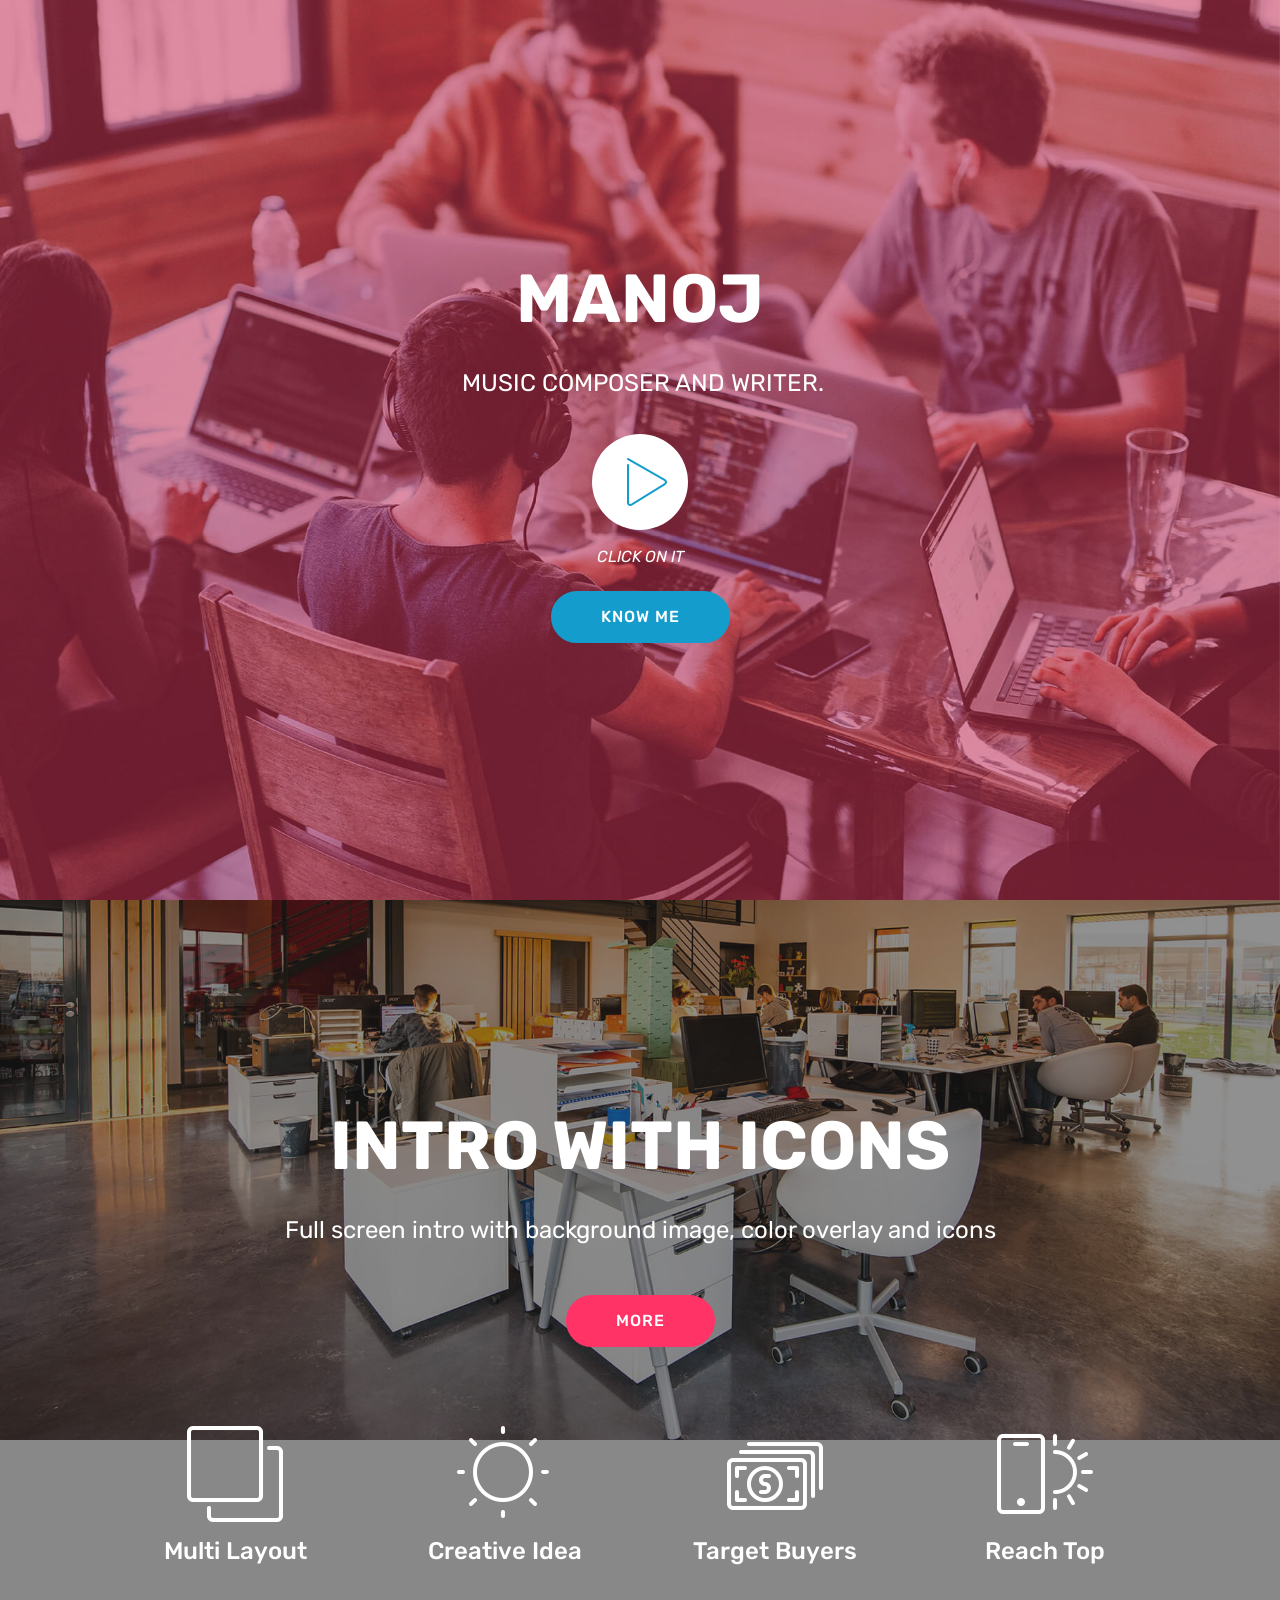
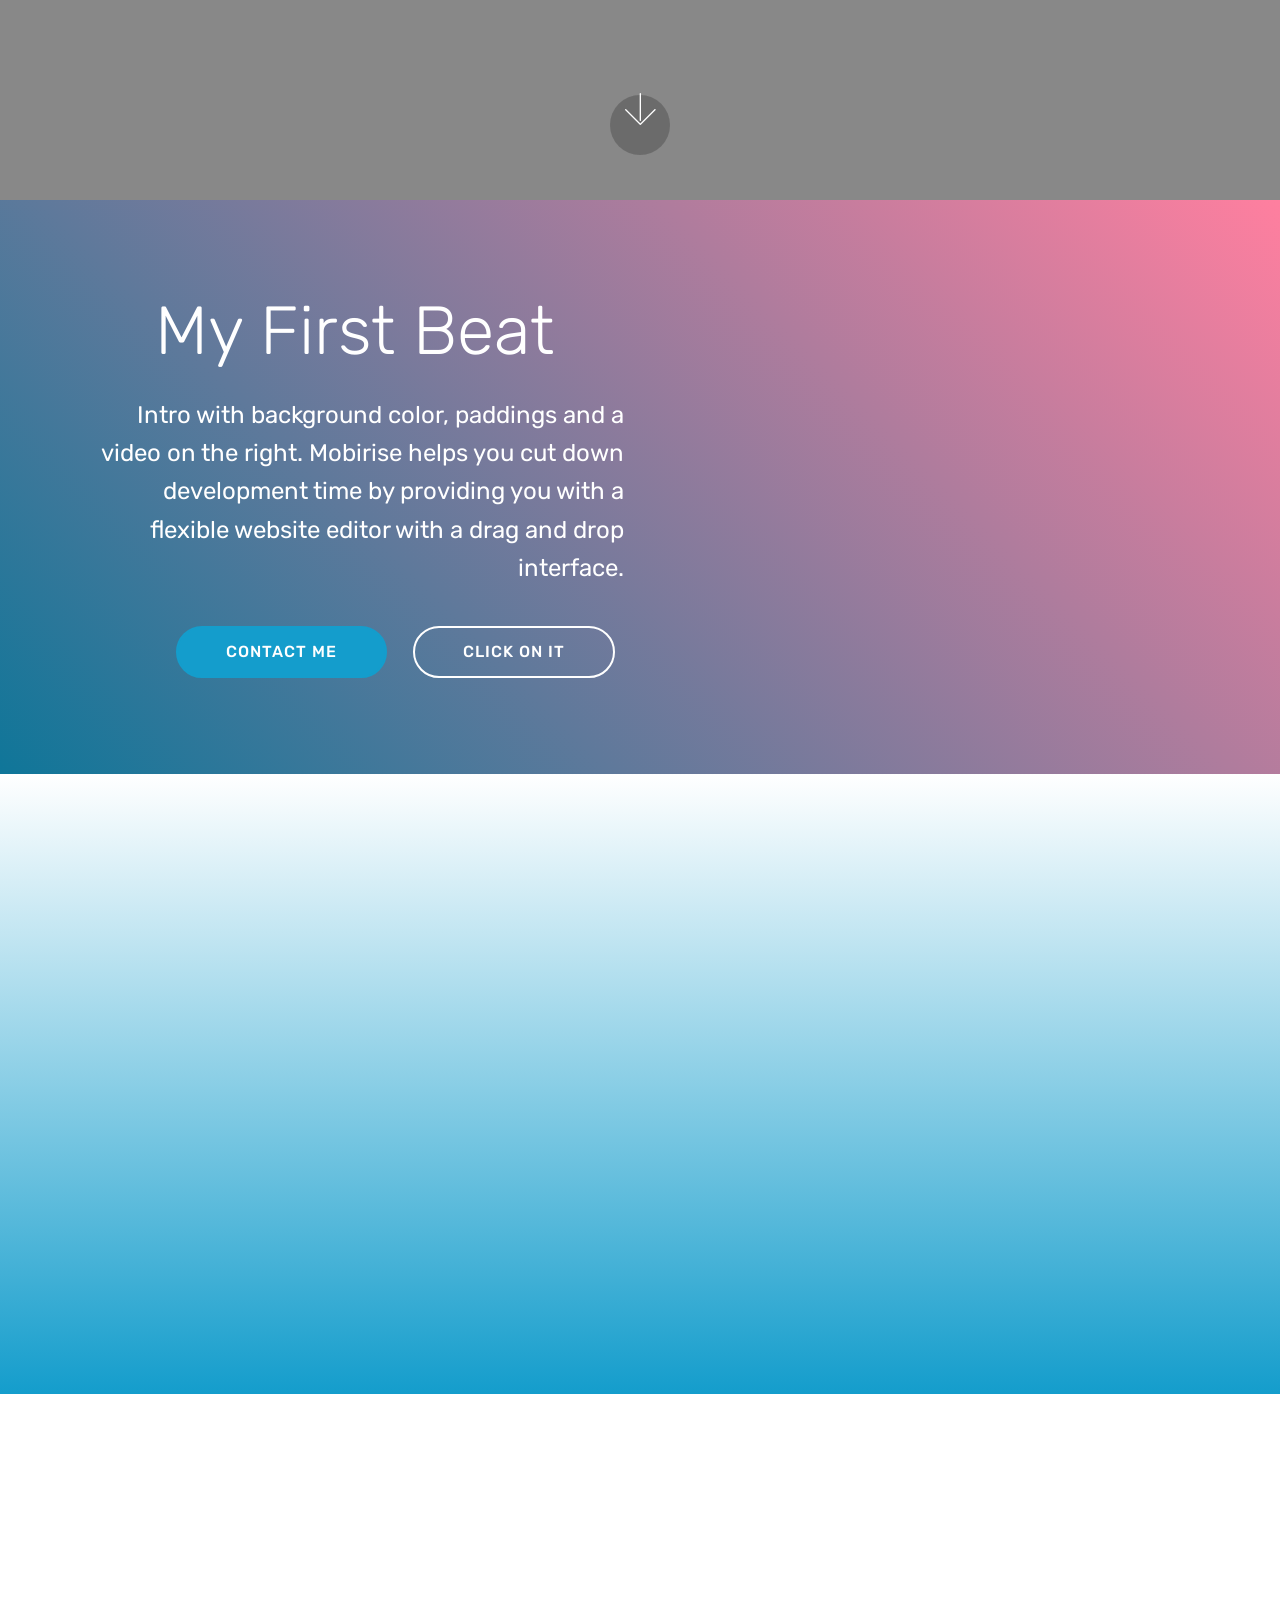
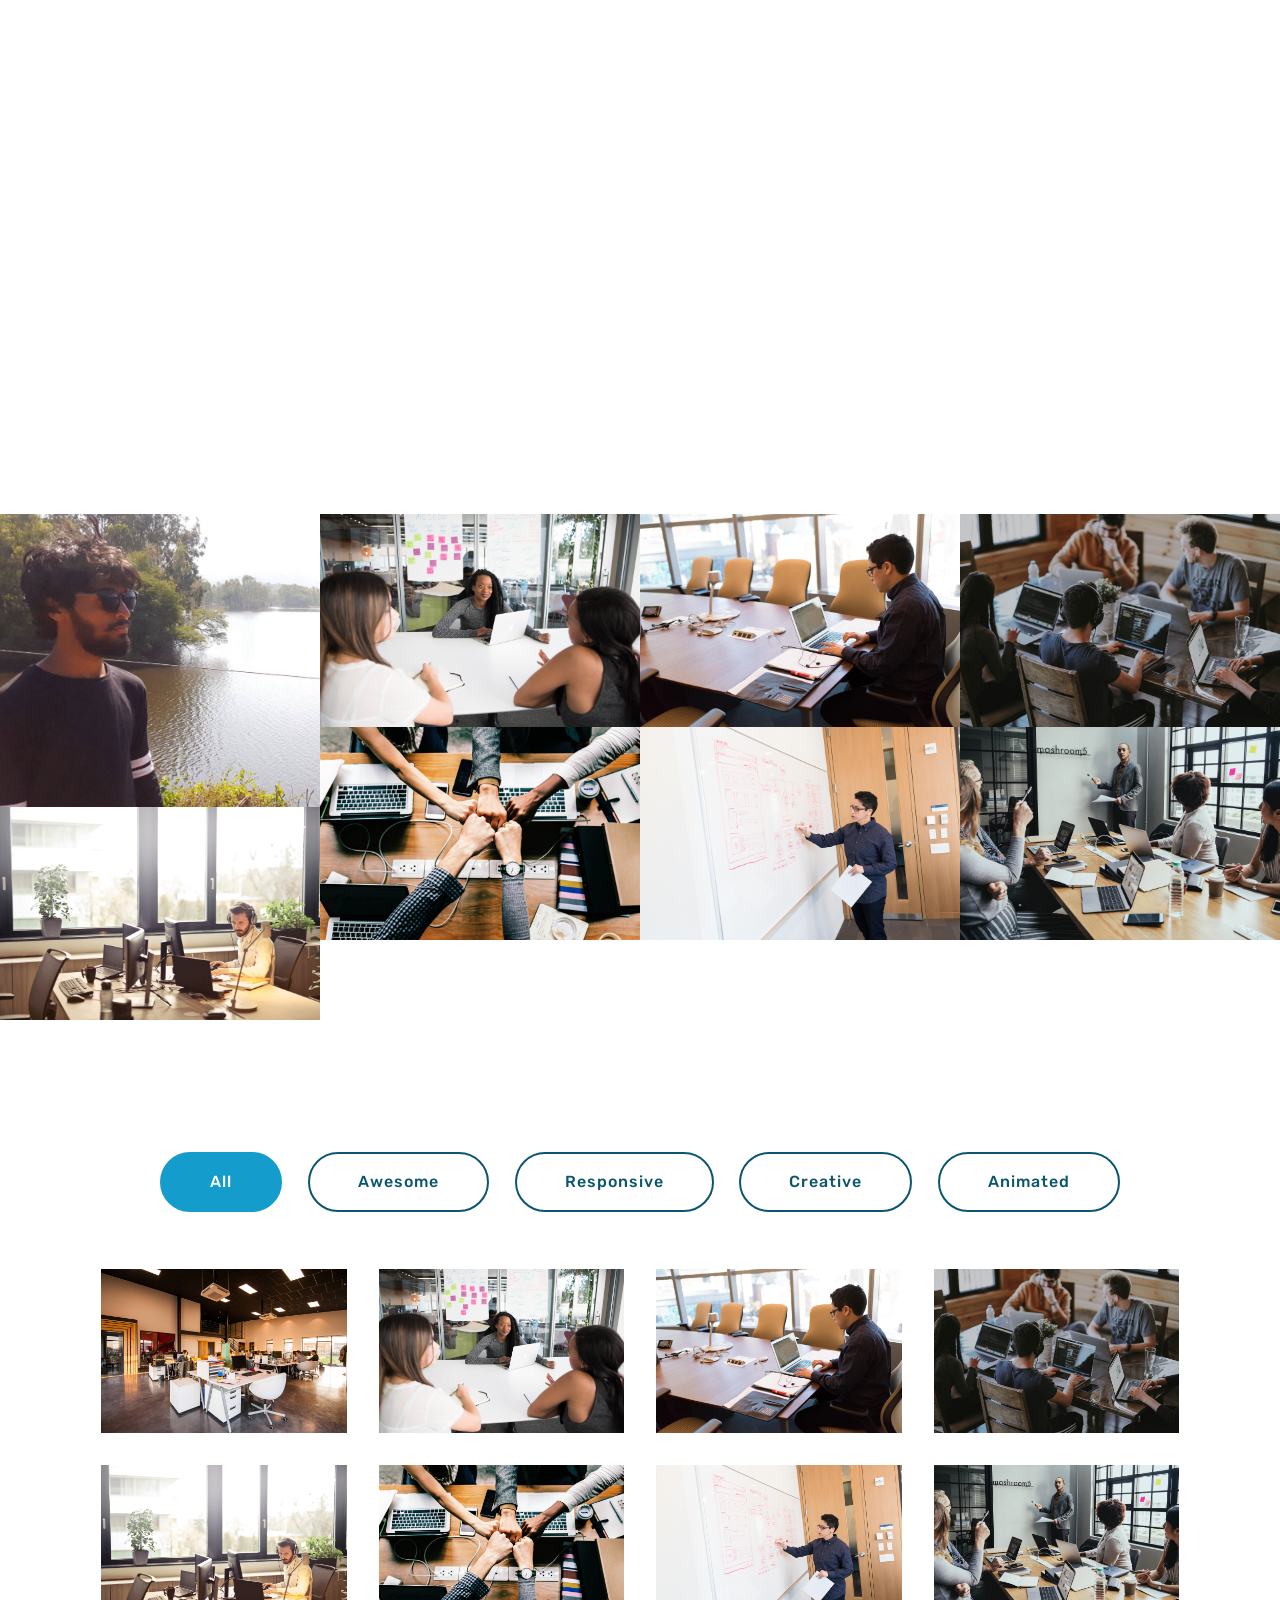
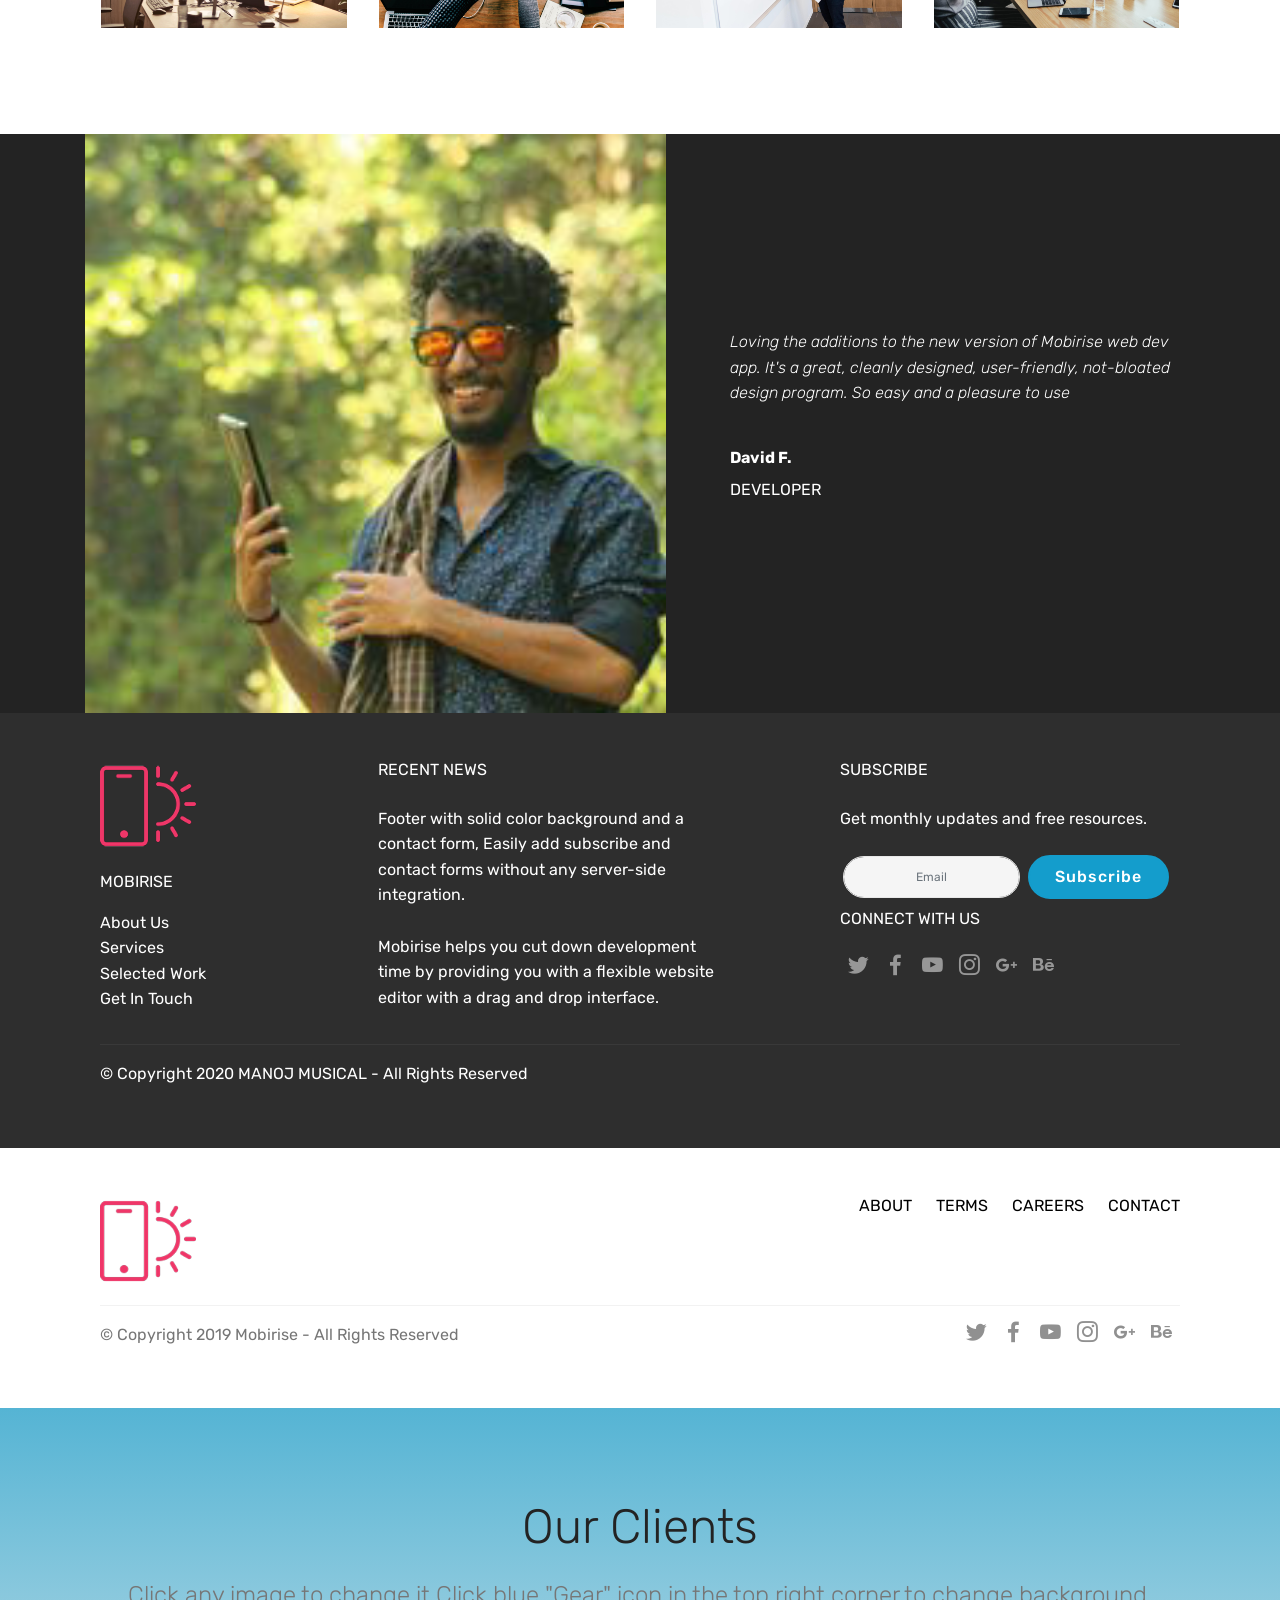
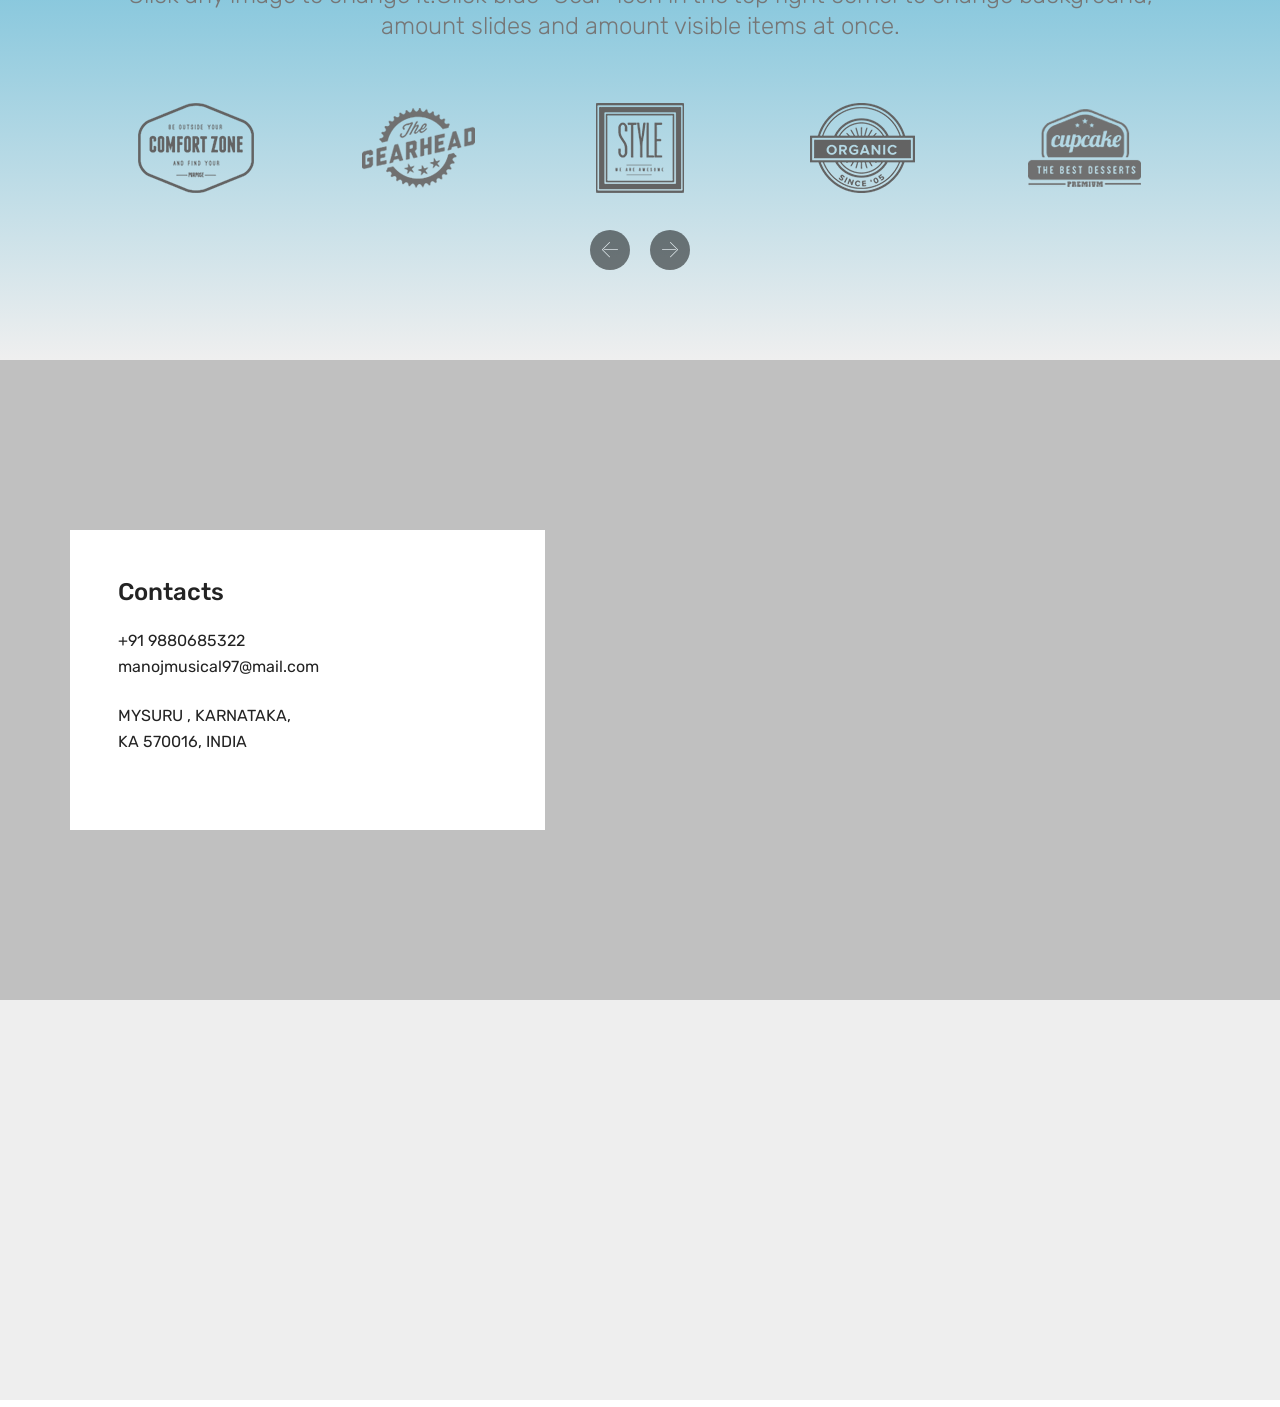
==== index.html @ 38edc0a3 "create github pages" ====
<!DOCTYPE html>
<html  >
<head>
  <!-- Site made with Mobirise Website Builder v4.12.3, https://mobirise.com -->
  <meta charset="UTF-8">
  <meta http-equiv="X-UA-Compatible" content="IE=edge">
  <meta name="generator" content="Mobirise v4.12.3, mobirise.com">
  <meta name="viewport" content="width=device-width, initial-scale=1, minimum-scale=1">
  <link rel="shortcut icon" href="assets/images/logo4.png" type="image/x-icon">
  <meta name="description" content="">
  
  
  <title>Home</title>
  <link rel="stylesheet" href="assets/web/assets/mobirise-icons/mobirise-icons.css">
  <link rel="stylesheet" href="assets/bootstrap/css/bootstrap.min.css">
  <link rel="stylesheet" href="assets/bootstrap/css/bootstrap-grid.min.css">
  <link rel="stylesheet" href="assets/bootstrap/css/bootstrap-reboot.min.css">
  <link rel="stylesheet" href="assets/socicon/css/styles.css">
  <link rel="stylesheet" href="assets/tether/tether.min.css">
  <link rel="stylesheet" href="assets/theme/css/style.css">
  <link rel="stylesheet" href="assets/gallery/style.css">
  <link rel="preload" as="style" href="assets/mobirise/css/mbr-additional.css"><link rel="stylesheet" href="assets/mobirise/css/mbr-additional.css" type="text/css">
  
  
  
</head>
<body>
  <section class="header8 cid-rYBM5CN9qy mbr-fullscreen mbr-parallax-background" id="header8-6">

    

    <div class="mbr-overlay" style="opacity: 0.4; background-color: rgb(255, 51, 102);">
    </div>

    <div class="container align-center">
        <div class="row justify-content-md-center">
            <div class="mbr-white col-md-10">
                <h1 class="mbr-section-title align-center py-2 mbr-bold mbr-fonts-style display-1">
                        MANOJ</h1>
                <p class="mbr-text align-center py-2 mbr-fonts-style display-5">&nbsp;MUSIC COMPOSER AND WRITER.</p>
                <div class="mbr-media show-modal align-center py-2" data-modal=".modalWindow">
                         <span class="mbr-iconfont mbri-play" style="color: rgb(20, 157, 204); fill: rgb(20, 157, 204);"></span>
                </div>
                <div class="icon-description align-center font-italic pb-3 mbr-fonts-style display-7">CLICK ON IT</div>
                <div class="mbr-section-btn text-center"><a class="btn btn-md btn-primary display-4" href="https://manojm97.github.io/MM/">KNOW ME</a></div>
            </div>
        </div>
    </div>
    <div>
        <div class="modalWindow" style="display: none;">
            <div class="modalWindow-container">
                <div class="modalWindow-video-container">
                    <div class="modalWindow-video">
                        <iframe width="100%" height="100%" frameborder="0" allowfullscreen="1" data-src="https://www.youtube.com/watch?v=36YgDDJ7XSc"></iframe>
                    </div>
                    <a class="close" role="button" data-dismiss="modal">
                        <span aria-hidden="true" class="mbri-close mbr-iconfont closeModal"></span>
                        <span class="sr-only">Close</span>
                    </a>
                </div>
            </div>
        </div>
    </div>
</section>

<section class="engine"><a href="https://mobirise.info/k">develop free website</a></section><section class="header12 cid-rYBM7icOOh mbr-fullscreen mbr-parallax-background" id="header12-8">

    

    <div class="mbr-overlay" style="opacity: 0.5; background-color: rgb(35, 35, 35);">
    </div>

    <div class="container  ">
            <div class="media-container">
                <div class="col-md-12 align-center">
                    <h1 class="mbr-section-title pb-3 mbr-white mbr-bold mbr-fonts-style display-1">
                        INTRO WITH ICONS
                    </h1>
                    <p class="mbr-text pb-3 mbr-white mbr-fonts-style display-5">
                        Full screen intro with background image, color overlay and icons
                    </p>
                    <div class="mbr-section-btn align-center py-2">
                        <a class="btn btn-md btn-secondary display-4" href="https://mobirise.co">MORE</a>
                    </div>

                    <div class="icons-media-container mbr-white">
                        <div class="card col-12 col-md-6 col-lg-3">
                            <div class="icon-block">
                            <a href="https://mobirise.co/">
                                <span class="mbri-layers mbr-iconfont"></span>
                            </a>
                            </div>
                            <h5 class="mbr-fonts-style display-5">
                                Multi Layout
                            </h5>
                        </div>

                        <div class="card col-12 col-md-6 col-lg-3">
                            <div class="icon-block">
                                <a href="https://mobirise.co/">
                                    <span class="mbri-sun mbr-iconfont"></span>
                                </a>
                            </div>
                            <h5 class="mbr-fonts-style display-5">
                                Creative Idea
                            </h5>
                        </div>

                        <div class="card col-12 col-md-6 col-lg-3">
                            <div class="icon-block">
                                <a href="https://mobirise.co/">
                                    <span class="mbri-cash mbr-iconfont"></span>
                                </a>
                            </div>
                            <h5 class="mbr-fonts-style display-5">
                                Target Buyers
                            </h5>
                        </div>

                        <div class="card col-12 col-md-6 col-lg-3">
                            <div class="icon-block">
                                <a href="https://mobirise.co/">
                                    <span class="mbri-mobirise mbr-iconfont"></span>
                                </a>
                            </div>
                            <h5 class="mbr-fonts-style display-5">
                                Reach Top
                            </h5>
                        </div>
                    </div>
                </div>
            </div>
    </div>

    <div class="mbr-arrow hidden-sm-down" aria-hidden="true">
        <a href="#next">
            <i class="mbri-down mbr-iconfont"></i>
        </a>
    </div>
</section>

<section class="header7 cid-rYBM93bxg1" id="header7-a">

    

    

    <div class="container">
        <div class="media-container-row">

            <div class="media-content align-right">
                <h1 class="mbr-section-title mbr-white pb-3 mbr-fonts-style display-1">
                    My First Beat</h1>
                <div class="mbr-section-text mbr-white pb-3">
                    <p class="mbr-text mbr-fonts-style display-5">
                        Intro with background color, paddings and a video on the right. Mobirise helps you cut down development time by providing you with a flexible website editor with a drag and drop interface.
                    </p>
                </div>
                <div class="mbr-section-btn"><a class="btn btn-md btn-primary display-4" href="https://wa.me/+919880685322">CONTACT ME</a>
                        <a class="btn btn-md btn-white-outline display-4" href="https://manojm.cloudaccess.host/">CLICK ON IT</a></div>
            </div>

            <div class="mbr-figure" style="width: 100%;"><iframe class="mbr-embedded-video" src="https://www.youtube.com/embed/uNCr7NdOJgw?rel=0&amp;amp;showinfo=0&amp;autoplay=0&amp;loop=0" width="1280" height="720" frameborder="0" allowfullscreen></iframe></div>

        </div>
    </div>
</section>

<section class="cid-rYBMbzRjVJ" id="video3-b">

    
    
    <figure class="mbr-figure align-center container">
        <div class="video-block" style="width: 80%;">
            <div><iframe class="mbr-embedded-video" src="https://www.youtube.com/embed/PnC-nmDBybc?rel=0&amp;amp;showinfo=0&amp;autoplay=1&amp;loop=0" width="1280" height="720" frameborder="0" allowfullscreen></iframe></div>
        </div>
    </figure>
</section>

<section class="cid-rYBMcMQe7P" id="video2-c">

    
    
    <figure class="mbr-figure align-center">
        <div class="video-block" style="width: 100%;">
            <div><iframe class="mbr-embedded-video" src="https://www.youtube.com/embed/uNCr7NdOJgw?rel=0&amp;amp;showinfo=0&amp;autoplay=0&amp;loop=0" width="1280" height="720" frameborder="0" allowfullscreen></iframe></div>
        </div>
    </figure>
</section>

<section class="mbr-gallery mbr-slider-carousel cid-rYBMdB5tl2" id="gallery3-d">

    

    <div>
        <div><!-- Filter --><!-- Gallery --><div class="mbr-gallery-row"><div class="mbr-gallery-layout-default"><div><div><div class="mbr-gallery-item mbr-gallery-item--p0" data-video-url="false" data-tags="Awesome"><div href="#lb-gallery3-d" data-slide-to="0" data-toggle="modal"><img src="assets/images/20180225-100248-2000x1125-800x733.jpeg" alt="" title=""><span class="icon-focus"></span></div></div><div class="mbr-gallery-item mbr-gallery-item--p0" data-video-url="false" data-tags="Responsive"><div href="#lb-gallery3-d" data-slide-to="1" data-toggle="modal"><img src="assets/images/background2.jpg" alt="" title=""><span class="icon-focus"></span></div></div><div class="mbr-gallery-item mbr-gallery-item--p0" data-video-url="false" data-tags="Creative"><div href="#lb-gallery3-d" data-slide-to="2" data-toggle="modal"><img src="assets/images/background3.jpg" alt="" title=""><span class="icon-focus"></span></div></div><div class="mbr-gallery-item mbr-gallery-item--p0" data-video-url="false" data-tags="Animated"><div href="#lb-gallery3-d" data-slide-to="3" data-toggle="modal"><img src="assets/images/background4.jpg" alt="" title=""><span class="icon-focus"></span></div></div><div class="mbr-gallery-item mbr-gallery-item--p0" data-video-url="false" data-tags="Awesome"><div href="#lb-gallery3-d" data-slide-to="4" data-toggle="modal"><img src="assets/images/background5.jpg" alt="" title=""><span class="icon-focus"></span></div></div><div class="mbr-gallery-item mbr-gallery-item--p0" data-video-url="false" data-tags="Awesome"><div href="#lb-gallery3-d" data-slide-to="5" data-toggle="modal"><img src="assets/images/background6.jpg" alt="" title=""><span class="icon-focus"></span></div></div><div class="mbr-gallery-item mbr-gallery-item--p0" data-video-url="false" data-tags="Responsive"><div href="#lb-gallery3-d" data-slide-to="6" data-toggle="modal"><img src="assets/images/background7.jpg" alt="" title=""><span class="icon-focus"></span></div></div><div class="mbr-gallery-item mbr-gallery-item--p0" data-video-url="false" data-tags="Animated"><div href="#lb-gallery3-d" data-slide-to="7" data-toggle="modal"><img src="assets/images/background8.jpg" alt="" title=""><span class="icon-focus"></span></div></div></div></div><div class="clearfix"></div></div></div><!-- Lightbox --><div data-app-prevent-settings="" class="mbr-slider modal fade carousel slide" tabindex="-1" data-keyboard="true" data-interval="false" id="lb-gallery3-d"><div class="modal-dialog"><div class="modal-content"><div class="modal-body"><div class="carousel-inner"><div class="carousel-item active"><img src="assets/images/20180225-100248-2000x1125.jpeg" alt="" title=""></div><div class="carousel-item"><img src="assets/images/background2.jpg" alt="" title=""></div><div class="carousel-item"><img src="assets/images/background3.jpg" alt="" title=""></div><div class="carousel-item"><img src="assets/images/background4.jpg" alt="" title=""></div><div class="carousel-item"><img src="assets/images/background5.jpg" alt="" title=""></div><div class="carousel-item"><img src="assets/images/background6.jpg" alt="" title=""></div><div class="carousel-item"><img src="assets/images/background7.jpg" alt="" title=""></div><div class="carousel-item"><img src="assets/images/background8.jpg" alt="" title=""></div></div><a class="carousel-control carousel-control-prev" role="button" data-slide="prev" href="#lb-gallery3-d"><span class="mbri-left mbr-iconfont" aria-hidden="true"></span><span class="sr-only">Previous</span></a><a class="carousel-control carousel-control-next" role="button" data-slide="next" href="#lb-gallery3-d"><span class="mbri-right mbr-iconfont" aria-hidden="true"></span><span class="sr-only">Next</span></a><a class="close" href="#" role="button" data-dismiss="modal"><span class="sr-only">Close</span></a></div></div></div></div></div>
    </div>

</section>

<section class="mbr-gallery mbr-slider-carousel cid-rYBMegBYy1" id="gallery2-e">

    

    <div class="container">
        <div><!-- Filter --><div class="mbr-gallery-filter container gallery-filter-active"><ul buttons="0"><li class="mbr-gallery-filter-all"><a class="btn btn-md btn-primary-outline active display-7" href="">All</a></li></ul></div><!-- Gallery --><div class="mbr-gallery-row"><div class="mbr-gallery-layout-default"><div><div><div class="mbr-gallery-item mbr-gallery-item--p2" data-video-url="false" data-tags="Awesome"><div href="#lb-gallery2-e" data-slide-to="0" data-toggle="modal"><img src="assets/images/background1.jpg" alt="" title=""><span class="icon-focus"></span></div></div><div class="mbr-gallery-item mbr-gallery-item--p2" data-video-url="false" data-tags="Responsive"><div href="#lb-gallery2-e" data-slide-to="1" data-toggle="modal"><img src="assets/images/background2.jpg" alt="" title=""><span class="icon-focus"></span></div></div><div class="mbr-gallery-item mbr-gallery-item--p2" data-video-url="false" data-tags="Creative"><div href="#lb-gallery2-e" data-slide-to="2" data-toggle="modal"><img src="assets/images/background3.jpg" alt="" title=""><span class="icon-focus"></span></div></div><div class="mbr-gallery-item mbr-gallery-item--p2" data-video-url="false" data-tags="Animated"><div href="#lb-gallery2-e" data-slide-to="3" data-toggle="modal"><img src="assets/images/background4.jpg" alt="" title=""><span class="icon-focus"></span></div></div><div class="mbr-gallery-item mbr-gallery-item--p2" data-video-url="false" data-tags="Awesome"><div href="#lb-gallery2-e" data-slide-to="4" data-toggle="modal"><img src="assets/images/background5.jpg" alt="" title=""><span class="icon-focus"></span></div></div><div class="mbr-gallery-item mbr-gallery-item--p2" data-video-url="false" data-tags="Awesome"><div href="#lb-gallery2-e" data-slide-to="5" data-toggle="modal"><img src="assets/images/background6.jpg" alt="" title=""><span class="icon-focus"></span></div></div><div class="mbr-gallery-item mbr-gallery-item--p2" data-video-url="false" data-tags="Responsive"><div href="#lb-gallery2-e" data-slide-to="6" data-toggle="modal"><img src="assets/images/background7.jpg" alt="" title=""><span class="icon-focus"></span></div></div><div class="mbr-gallery-item mbr-gallery-item--p2" data-video-url="false" data-tags="Animated"><div href="#lb-gallery2-e" data-slide-to="7" data-toggle="modal"><img src="assets/images/background8.jpg" alt="" title=""><span class="icon-focus"></span></div></div></div></div><div class="clearfix"></div></div></div><!-- Lightbox --><div data-app-prevent-settings="" class="mbr-slider modal fade carousel slide" tabindex="-1" data-keyboard="true" data-interval="false" id="lb-gallery2-e"><div class="modal-dialog"><div class="modal-content"><div class="modal-body"><div class="carousel-inner"><div class="carousel-item active"><img src="assets/images/background1.jpg" alt="" title=""></div><div class="carousel-item"><img src="assets/images/background2.jpg" alt="" title=""></div><div class="carousel-item"><img src="assets/images/background3.jpg" alt="" title=""></div><div class="carousel-item"><img src="assets/images/background4.jpg" alt="" title=""></div><div class="carousel-item"><img src="assets/images/background5.jpg" alt="" title=""></div><div class="carousel-item"><img src="assets/images/background6.jpg" alt="" title=""></div><div class="carousel-item"><img src="assets/images/background7.jpg" alt="" title=""></div><div class="carousel-item"><img src="assets/images/background8.jpg" alt="" title=""></div></div><a class="carousel-control carousel-control-prev" role="button" data-slide="prev" href="#lb-gallery2-e"><span class="mbri-left mbr-iconfont" aria-hidden="true"></span><span class="sr-only">Previous</span></a><a class="carousel-control carousel-control-next" role="button" data-slide="next" href="#lb-gallery2-e"><span class="mbri-right mbr-iconfont" aria-hidden="true"></span><span class="sr-only">Next</span></a><a class="close" href="#" role="button" data-dismiss="modal"><span class="sr-only">Close</span></a></div></div></div></div></div>
    </div>

</section>

<section class="testimonials2 cid-rYBO34ieSc" id="testimonials2-f">

    

    

    <div class="container">
        <div class="media-container-row">
            <div class="mbr-figure pr-lg-5" style="width: 130%;">
              <img src="assets/images/profile-image-200x199.jpg" alt="" title="">
            </div>
            <div class="media-content px-3 align-self-center mbr-white py-2">
                    <p class="mbr-text testimonial-text mbr-fonts-style display-7">
                       Loving the additions to the new version of Mobirise web dev app. It's a great, cleanly designed, user-friendly, not-bloated design program. So easy and a pleasure to use
                    </p>
                    <p class="mbr-author-name pt-4 mb-2 mbr-fonts-style display-7">
                       David F.
                    </p>
                    <p class="mbr-author-desc mbr-fonts-style display-7">
                       DEVELOPER
                    </p>
            </div>
        </div>
    </div>
</section>

<section class="footer4 cid-rYBO5VZ1Tj" id="footer4-g">

    

    

    <div class="container">
        <div class="media-container-row content mbr-white">
            <div class="col-md-3 col-sm-4">
                <div class="mb-3 img-logo">
                    <a href="https://mobirise.co/">
                        <img src="assets/images/logo2.png" alt="Mobirise">
                    </a>
                </div>
                <p class="mb-3 mbr-fonts-style foot-title display-7">
                    MOBIRISE
                </p>
                <p class="mbr-text mbr-fonts-style mbr-links-column display-7">
                    <a href="#" class="text-white">About Us</a>
                    <br><a href="#" class="text-white">Services</a>
                    <br><a href="#" class="text-white">Selected Work</a>
                    <br><a href="#" class="text-white">Get In Touch</a>
                </p>
            </div>
            <div class="col-md-4 col-sm-8">
                <p class="mb-4 foot-title mbr-fonts-style display-7">
                    RECENT NEWS
                </p>
                <p class="mbr-text mbr-fonts-style foot-text display-7">
                    Footer with solid color background and a contact form, Easily add subscribe and contact forms without any server-side integration.
                    <br>
                    <br>Mobirise helps you cut down development time by providing you with a flexible website editor with a drag and drop interface.
                </p>
            </div>
            <div class="col-md-4 offset-md-1 col-sm-12">
                <p class="mb-4 foot-title mbr-fonts-style display-7">
                    SUBSCRIBE
                </p>
                <p class="mbr-text mbr-fonts-style form-text display-7">
                    Get monthly updates and free resources.
                </p>
                <div class="media-container-column" data-form-type="formoid">
                    <!---Formbuilder Form--->
                    <form action="https://mobirise.com/" method="POST" class="mbr-form form-with-styler" data-form-title="Mobirise Form"><input type="hidden" name="email" data-form-email="true" value="fbuzufSRhEwOQKO5nmJ1wYRDmGgzbqJj5Chxvvf4r+Ys3AUidgVXLbUyLnBMDUcnMSu21qcNSJYata9sViPEohP9V3zgXRdKBibvTLux0JWfNekpZnU1m9TBQG7Y1RiP">
                        <div class="row form-inline justify-content-center">
                            <div hidden="hidden" data-form-alert="" class="alert alert-success col-12">Thanks for filling out the form!</div>
                            <div hidden="hidden" data-form-alert-danger="" class="alert alert-danger col-12">
                                                    </div>
                        </div>
                        <div class="dragArea row form-inline justify-content-center">
                            <div class="col-auto  form-group " data-for="email">
                                <input type="email" name="email" placeholder="Email" data-form-field="Email" required="required" class="form-control input-sm input-inverse my-2 display-7" id="email-footer4-g">
                            </div>
                            <div class="col-auto  input-group-btn  m-2">
                                <button type="submit" class="btn btn-primary m-0 display-4">Subscribe</button>
                            </div>
                        </div>
                    </form><!---Formbuilder Form--->
                </div>
                <p class="mb-4 mbr-fonts-style foot-title display-7">
                    CONNECT WITH US
                </p>
                <div class="social-list pl-0 mb-0">
                        <div class="soc-item">
                            <a href="https://twitter.com/mobirise" target="_blank">
                                <span class="socicon-twitter socicon mbr-iconfont mbr-iconfont-social"></span>
                            </a>
                        </div>
                        <div class="soc-item">
                            <a href="https://www.facebook.com/pages/Mobirise/1616226671953247" target="_blank">
                                <span class="socicon-facebook socicon mbr-iconfont mbr-iconfont-social"></span>
                            </a>
                        </div>
                        <div class="soc-item">
                            <a href="https://www.youtube.com/c/mobirise" target="_blank">
                                <span class="socicon-youtube socicon mbr-iconfont mbr-iconfont-social"></span>
                            </a>
                        </div>
                        <div class="soc-item">
                            <a href="https://instagram.com/manoj.musical">
                                <span class="mbr-iconfont mbr-iconfont-social socicon-instagram socicon"></span>
                            </a>
                        </div>
                        <div class="soc-item">
                            <a href="https://plus.google.com/u/0/+Mobirise" target="_blank">
                                <span class="socicon-googleplus socicon mbr-iconfont mbr-iconfont-social"></span>
                            </a>
                        </div>
                        <div class="soc-item">
                            <a href="https://www.behance.net/Mobirise" target="_blank">
                                <span class="socicon-behance socicon mbr-iconfont mbr-iconfont-social"></span>
                            </a>
                        </div>
                </div>
            </div>
        </div>
        <div class="footer-lower">
            <div class="media-container-row">
                <div class="col-sm-12">
                    <hr>
                </div>
            </div>
            <div class="media-container-row mbr-white">
                <div class="col-sm-12 copyright">
                    <p class="mbr-text mbr-fonts-style display-7">
                        © Copyright 2020 MANOJ MUSICAL - All Rights Reserved
                    </p>
                </div>
            </div>
        </div>
    </div>
</section>

<section class="cid-rYBO8RjFKb" id="footer5-h">

    

    

    <div class="container">
        <div class="media-container-row">
            <div class="col-md-3">
                <div class="media-wrap">
                    <a href="https://mobirise.co/">
                       <img src="assets/images/logo2.png" alt="Mobirise">
                    </a>
                </div>
            </div>
            <div class="col-md-9">
                <p class="mbr-text align-right links mbr-fonts-style display-7">
                    <a href="#" class="text-black">ABOUT</a> &nbsp;&nbsp;&nbsp;&nbsp;
                    <a href="#" class="text-black">TERMS</a> &nbsp;&nbsp;&nbsp;&nbsp;
                    <a href="#" class="text-black">CAREERS</a> &nbsp;&nbsp;&nbsp;&nbsp;
                    <a href="#" class="text-black">CONTACT</a>
                </p>
            </div>
        </div>
        <div class="footer-lower">
            <div class="media-container-row">
                <div class="col-md-12">
                    <hr>
                </div>
            </div>
            <div class="media-container-row mbr-white">
                <div class="col-md-6 copyright">
                    <p class="mbr-text mbr-fonts-style display-7">
                        © Copyright 2019 Mobirise - All Rights Reserved
                    </p>
                </div>
                <div class="col-md-6">
                    <div class="social-list align-right">
                        <div class="soc-item">
                            <a href="https://twitter.com/mobirise" target="_blank">
                                <span class="socicon-twitter socicon mbr-iconfont mbr-iconfont-social"></span>
                            </a>
                        </div>
                        <div class="soc-item">
                            <a href="https://www.facebook.com/pages/Mobirise/1616226671953247" target="_blank">
                                <span class="socicon-facebook socicon mbr-iconfont mbr-iconfont-social"></span>
                            </a>
                        </div>
                        <div class="soc-item">
                            <a href="https://www.youtube.com/c/mobirise" target="_blank">
                                <span class="socicon-youtube socicon mbr-iconfont mbr-iconfont-social"></span>
                            </a>
                        </div>
                        <div class="soc-item">
                            <a href="https://instagram.com/manpj.musical">
                                <span class="mbr-iconfont mbr-iconfont-social socicon-instagram socicon"></span>
                            </a>
                        </div>
                        <div class="soc-item">
                            <a href="https://plus.google.com/u/0/+Mobirise" target="_blank">
                                <span class="socicon-googleplus socicon mbr-iconfont mbr-iconfont-social"></span>
                            </a>
                        </div>
                        <div class="soc-item">
                            <a href="https://www.behance.net/Mobirise" target="_blank">
                                <span class="socicon-behance socicon mbr-iconfont mbr-iconfont-social"></span>
                            </a>
                        </div>
                    </div>
                </div>
            </div>
        </div>
    </div>
</section>

<section class="clients cid-rYBOaEJVZq" data-interval="false" id="clients-i">
      

    
        <div class="container mb-5">
            <div class="media-container-row">
                <div class="col-12 align-center">
                    <h2 class="mbr-section-title pb-3 mbr-fonts-style display-2">
                        Our Clients
                    </h2>
                    <h3 class="mbr-section-subtitle mbr-light mbr-fonts-style display-5">
                        Click any image to change it.Click blue "Gear" icon in the top right corner to change background, amount slides and amount visible items at once.
                    </h3>
                </div>
            </div>
        </div>

    <div class="container">
        <div class="carousel slide" role="listbox" data-pause="true" data-keyboard="false" data-ride="carousel" data-interval="5000">
            <div class="carousel-inner" data-visible="5">
                
                
                
                
                
            <div class="carousel-item ">
                    <div class="media-container-row">
                        <div class="col-md-12">
                            <div class="wrap-img ">
                                <img src="assets/images/1.png" class="img-responsive clients-img">
                            </div>
                        </div>
                    </div>
                </div><div class="carousel-item ">
                    <div class="media-container-row">
                        <div class="col-md-12">
                            <div class="wrap-img ">
                                <img src="assets/images/2.png" class="img-responsive clients-img">
                            </div>
                        </div>
                    </div>
                </div><div class="carousel-item ">
                    <div class="media-container-row">
                        <div class="col-md-12">
                            <div class="wrap-img ">
                                <img src="assets/images/3.png" class="img-responsive clients-img">
                            </div>
                        </div>
                    </div>
                </div><div class="carousel-item ">
                    <div class="media-container-row">
                        <div class="col-md-12">
                            <div class="wrap-img ">
                                <img src="assets/images/4.png" class="img-responsive clients-img">
                            </div>
                        </div>
                    </div>
                </div><div class="carousel-item ">
                    <div class="media-container-row">
                        <div class="col-md-12">
                            <div class="wrap-img ">
                                <img src="assets/images/5.png" class="img-responsive clients-img">
                            </div>
                        </div>
                    </div>
                </div></div>
            <div class="carousel-controls">
                <a data-app-prevent-settings="" class="carousel-control carousel-control-prev" role="button" data-slide="prev">
                    <span aria-hidden="true" class="mbri-left mbr-iconfont"></span>
                    <span class="sr-only">Previous</span>
                </a>
                <a data-app-prevent-settings="" class="carousel-control carousel-control-next" role="button" data-slide="next">
                    <span aria-hidden="true" class="mbri-right mbr-iconfont"></span>
                    <span class="sr-only">Next</span>
                </a>
            </div>
        </div>
    </div>
</section>

<section class="contacts4 cid-rYBOdA4IKF" id="contacts4-j">

    

    <div class="main_wrapper">
        <div class="b_wrapper">
            <div class="container">
                <div class="row">
                    <div class="col-12 col-md-5 p-0">
                        <div class="block p-5">
                            <div class="block_wrapper">
                                <h4 class="align-left mbr-fonts-style pb-4 m-0 display-5">Contacts</h4>
                                <p class="mbr-text align-left mbr-fonts-style pb-4 m-0 display-7">+91 9880685322&nbsp;<br>manojmusical97@mail.com</p>
                                <p class="mbr-text align-left mbr-fonts-style m-0 display-7">MYSURU , KARNATAKA,<br>KA 570016, INDIA<br><br></p>
                            </div>
                        </div>
                    </div>
                </div>
            </div>
        </div>
        <!--Map-->
        <div class="google-map"><iframe frameborder="0" style="border:0" src="https://www.google.com/maps/embed/v1/place?key=AIzaSyCx3d07zxHPLvkFBLlAR3Ng8a9wsAsGoJ8&amp;q=place_id:ChIJn6wOs6lZwokRLKy1iqRcoKw" allowfullscreen=""></iframe></div>
    </div>
</section>

<section class="map1 cid-rYBOezJdjX" id="map1-k">

     

    <div class="google-map"><iframe frameborder="0" style="border:0" src="https://www.google.com/maps/embed/v1/place?key=AIzaSyCx3d07zxHPLvkFBLlAR3Ng8a9wsAsGoJ8&amp;q=place_id:ChIJn6wOs6lZwokRLKy1iqRcoKw" allowfullscreen=""></iframe></div>
</section>


  <script src="assets/web/assets/jquery/jquery.min.js"></script>
  <script src="assets/popper/popper.min.js"></script>
  <script src="assets/bootstrap/js/bootstrap.min.js"></script>
  <script src="assets/smoothscroll/smooth-scroll.js"></script>
  <script src="assets/playervimeo/vimeo_player.js"></script>
  <script src="assets/parallax/jarallax.min.js"></script>
  <script src="assets/vimeoplayer/jquery.mb.vimeo_player.js"></script>
  <script src="assets/masonry/masonry.pkgd.min.js"></script>
  <script src="assets/imagesloaded/imagesloaded.pkgd.min.js"></script>
  <script src="assets/bootstrapcarouselswipe/bootstrap-carousel-swipe.js"></script>
  <script src="assets/tether/tether.min.js"></script>
  <script src="assets/mbr-clients-slider/mbr-clients-slider.js"></script>
  <script src="assets/theme/js/script.js"></script>
  <script src="assets/slidervideo/script.js"></script>
  <script src="assets/gallery/player.min.js"></script>
  <script src="assets/gallery/script.js"></script>
  <script src="assets/formoid/formoid.min.js"></script>
  
  
</body>
</html>
---- assets/web/assets/mobirise-icons/mobirise-icons.css ----
@font-face {
  font-family: 'MobiriseIcons';
  src:  url('mobirise-icons.eot?spat4u');
  src:  url('mobirise-icons.eot?spat4u#iefix') format('embedded-opentype'),
    url('mobirise-icons.ttf?spat4u') format('truetype'),
    url('mobirise-icons.woff?spat4u') format('woff'),
    url('mobirise-icons.svg?spat4u#MobiriseIcons') format('svg');
  font-weight: normal;
  font-style: normal;
  font-display: swap;
}

[class^="mbri-"], [class*=" mbri-"] {
  /* use !important to prevent issues with browser extensions that change fonts */
  font-family: MobiriseIcons !important;
  speak: none;
  font-style: normal;
  font-weight: normal;
  font-variant: normal;
  text-transform: none;
  line-height: 1;

  /* Better Font Rendering =========== */
  -webkit-font-smoothing: antialiased;
  -moz-osx-font-smoothing: grayscale;
}

.mbri-add-submenu:before {
  content: "\e900";
}
.mbri-alert:before {
  content: "\e901";
}
.mbri-align-center:before {
  content: "\e902";
}
.mbri-align-justify:before {
  content: "\e903";
}
.mbri-align-left:before {
  content: "\e904";
}
.mbri-align-right:before {
  content: "\e905";
}
.mbri-android:before {
  content: "\e906";
}
.mbri-apple:before {
  content: "\e907";
}
.mbri-arrow-down:before {
  content: "\e908";
}
.mbri-arrow-next:before {
  content: "\e909";
}
.mbri-arrow-prev:before {
  content: "\e90a";
}
.mbri-arrow-up:before {
  content: "\e90b";
}
.mbri-bold:before {
  content: "\e90c";
}
.mbri-bookmark:before {
  content: "\e90d";
}
.mbri-bootstrap:before {
  content: "\e90e";
}
.mbri-briefcase:before {
  content: "\e90f";
}
.mbri-browse:before {
  content: "\e910";
}
.mbri-bulleted-list:before {
  content: "\e911";
}
.mbri-calendar:before {
  content: "\e912";
}
.mbri-camera:before {
  content: "\e913";
}
.mbri-cart-add:before {
  content: "\e914";
}
.mbri-cart-full:before {
  content: "\e915";
}
.mbri-cash:before {
  content: "\e916";
}
.mbri-change-style:before {
  content: "\e917";
}
.mbri-chat:before {
  content: "\e918";
}
.mbri-clock:before {
  content: "\e919";
}
.mbri-close:before {
  content: "\e91a";
}
.mbri-cloud:before {
  content: "\e91b";
}
.mbri-code:before {
  content: "\e91c";
}
.mbri-contact-form:before {
  content: "\e91d";
}
.mbri-credit-card:before {
  content: "\e91e";
}
.mbri-cursor-click:before {
  content: "\e91f";
}
.mbri-cust-feedback:before {
  content: "\e920";
}
.mbri-database:before {
  content: "\e921";
}
.mbri-delivery:before {
  content: "\e922";
}
.mbri-desktop:before {
  content: "\e923";
}
.mbri-devices:before {
  content: "\e924";
}
.mbri-down:before {
  content: "\e925";
}
.mbri-download:before {
  content: "\e989";
}
.mbri-drag-n-drop:before {
  content: "\e927";
}
.mbri-drag-n-drop2:before {
  content: "\e928";
}
.mbri-edit:before {
  content: "\e929";
}
.mbri-edit2:before {
  content: "\e92a";
}
.mbri-error:before {
  content: "\e92b";
}
.mbri-extension:before {
  content: "\e92c";
}
.mbri-features:before {
  content: "\e92d";
}
.mbri-file:before {
  content: "\e92e";
}
.mbri-flag:before {
  content: "\e92f";
}
.mbri-folder:before {
  content: "\e930";
}
.mbri-gift:before {
  content: "\e931";
}
.mbri-github:before {
  content: "\e932";
}
.mbri-globe:before {
  content: "\e933";
}
.mbri-globe-2:before {
  content: "\e934";
}
.mbri-growing-chart:before {
  content: "\e935";
}
.mbri-hearth:before {
  content: "\e936";
}
.mbri-help:before {
  content: "\e937";
}
.mbri-home:before {
  content: "\e938";
}
.mbri-hot-cup:before {
  content: "\e939";
}
.mbri-idea:before {
  content: "\e93a";
}
.mbri-image-gallery:before {
  content: "\e93b";
}
.mbri-image-slider:before {
  content: "\e93c";
}
.mbri-info:before {
  content: "\e93d";
}
.mbri-italic:before {
  content: "\e93e";
}
.mbri-key:before {
  content: "\e93f";
}
.mbri-laptop:before {
  content: "\e940";
}
.mbri-layers:before {
  content: "\e941";
}
.mbri-left-right:before {
  content: "\e942";
}
.mbri-left:before {
  content: "\e943";
}
.mbri-letter:before {
  content: "\e944";
}
.mbri-like:before {
  content: "\e945";
}
.mbri-link:before {
  content: "\e946";
}
.mbri-lock:before {
  content: "\e947";
}
.mbri-login:before {
  content: "\e948";
}
.mbri-logout:before {
  content: "\e949";
}
.mbri-magic-stick:before {
  content: "\e94a";
}
.mbri-map-pin:before {
  content: "\e94b";
}
.mbri-menu:before {
  content: "\e94c";
}
.mbri-mobile:before {
  content: "\e94d";
}
.mbri-mobile2:before {
  content: "\e94e";
}
.mbri-mobirise:before {
  content: "\e94f";
}
.mbri-more-horizontal:before {
  content: "\e950";
}
.mbri-more-vertical:before {
  content: "\e951";
}
.mbri-music:before {
  content: "\e952";
}
.mbri-new-file:before {
  content: "\e953";
}
.mbri-numbered-list:before {
  content: "\e954";
}
.mbri-opened-folder:before {
  content: "\e955";
}
.mbri-pages:before {
  content: "\e956";
}
.mbri-paper-plane:before {
  content: "\e957";
}
.mbri-paperclip:before {
  content: "\e958";
}
.mbri-photo:before {
  content: "\e959";
}
.mbri-photos:before {
  content: "\e95a";
}
.mbri-pin:before {
  content: "\e95b";
}
.mbri-play:before {
  content: "\e95c";
}
.mbri-plus:before {
  content: "\e95d";
}
.mbri-preview:before {
  content: "\e95e";
}
.mbri-print:before {
  content: "\e95f";
}
.mbri-protect:before {
  content: "\e960";
}
.mbri-question:before {
  content: "\e961";
}
.mbri-quote-left:before {
  content: "\e962";
}
.mbri-quote-right:before {
  content: "\e963";
}
.mbri-refresh:before {
  content: "\e964";
}
.mbri-responsive:before {
  content: "\e965";
}
.mbri-right:before {
  content: "\e966";
}
.mbri-rocket:before {
  content: "\e967";
}
.mbri-sad-face:before {
  content: "\e968";
}
.mbri-sale:before {
  content: "\e969";
}
.mbri-save:before {
  content: "\e96a";
}
.mbri-search:before {
  content: "\e96b";
}
.mbri-setting:before {
  content: "\e96c";
}
.mbri-setting2:before {
  content: "\e96d";
}
.mbri-setting3:before {
  content: "\e96e";
}
.mbri-share:before {
  content: "\e96f";
}
.mbri-shopping-bag:before {
  content: "\e970";
}
.mbri-shopping-basket:before {
  content: "\e971";
}
.mbri-shopping-cart:before {
  content: "\e972";
}
.mbri-sites:before {
  content: "\e973";
}
.mbri-smile-face:before {
  content: "\e974";
}
.mbri-speed:before {
  content: "\e975";
}
.mbri-star:before {
  content: "\e976";
}
.mbri-success:before {
  content: "\e977";
}
.mbri-sun:before {
  content: "\e978";
}
.mbri-sun2:before {
  content: "\e979";
}
.mbri-tablet:before {
  content: "\e97a";
}
.mbri-tablet-vertical:before {
  content: "\e97b";
}
.mbri-target:before {
  content: "\e97c";
}
.mbri-timer:before {
  content: "\e97d";
}
.mbri-to-ftp:before {
  content: "\e97e";
}
.mbri-to-local-drive:before {
  content: "\e97f";
}
.mbri-touch-swipe:before {
  content: "\e980";
}
.mbri-touch:before {
  content: "\e981";
}
.mbri-trash:before {
  content: "\e982";
}
.mbri-underline:before {
  content: "\e983";
}
.mbri-unlink:before {
  content: "\e984";
}
.mbri-unlock:before {
  content: "\e985";
}
.mbri-up-down:before {
  content: "\e986";
}
.mbri-up:before {
  content: "\e987";
}
.mbri-update:before {
  content: "\e988";
}
.mbri-upload:before {
 content: "\e926"; 
}
.mbri-user:before {
  content: "\e98a";
}
.mbri-user2:before {
  content: "\e98b";
}
.mbri-users:before {
  content: "\e98c";
}
.mbri-video:before {
  content: "\e98d";
}
.mbri-video-play:before {
  content: "\e98e";
}
.mbri-watch:before {
  content: "\e98f";
}
.mbri-website-theme:before {
  content: "\e990";
}
.mbri-wifi:before {
  content: "\e991";
}
.mbri-windows:before {
  content: "\e992";
}
.mbri-zoom-out:before {
  content: "\e993";
}
.mbri-redo:before {
  content: "\e994";
}
.mbri-undo:before {
  content: "\e995";
}
---- assets/socicon/css/styles.css ----
@charset "UTF-8";

@font-face {
  font-family: 'Socicon';
  src:  url('../fonts/socicon.eot');
  src:  url('../fonts/socicon.eot?#iefix') format('embedded-opentype'),
    url('../fonts/socicon.woff2') format('woff2'),
    url('../fonts/socicon.ttf') format('truetype'),
    url('../fonts/socicon.woff') format('woff'),
    url('../fonts/socicon.svg#socicon') format('svg');
  font-weight: normal;
  font-style: normal;
}

[data-icon]:before {
  font-family: "socicon" !important;
  content: attr(data-icon);
  font-style: normal !important;
  font-weight: normal !important;
  font-variant: normal !important;
  text-transform: none !important;
  speak: none;
  line-height: 1;
  -webkit-font-smoothing: antialiased;
  -moz-osx-font-smoothing: grayscale;
}

[class^="socicon-"], [class*=" socicon-"] {
  /* use !important to prevent issues with browser extensions that change fonts */
  font-family: 'Socicon' !important;
  speak: none;
  font-style: normal;
  font-weight: normal;
  font-variant: normal;
  text-transform: none;
  line-height: 1;

  /* Better Font Rendering =========== */
  -webkit-font-smoothing: antialiased;
  -moz-osx-font-smoothing: grayscale;
}

.socicon-eitaa:before {
  content: "\e97c";
}
.socicon-soroush:before {
  content: "\e97d";
}
.socicon-bale:before {
  content: "\e97e";
}
.socicon-zazzle:before {
  content: "\e97b";
}
.socicon-society6:before {
  content: "\e97a";
}
.socicon-redbubble:before {
  content: "\e979";
}
.socicon-avvo:before {
  content: "\e978";
}
.socicon-stitcher:before {
  content: "\e977";
}
.socicon-googlehangouts:before {
  content: "\e974";
}
.socicon-dlive:before {
  content: "\e975";
}
.socicon-vsco:before {
  content: "\e976";
}
.socicon-flipboard:before {
  content: "\e973";
}
.socicon-ubuntu:before {
  content: "\e958";
}
.socicon-artstation:before {
  content: "\e959";
}
.socicon-invision:before {
  content: "\e95a";
}
.socicon-torial:before {
  content: "\e95b";
}
.socicon-collectorz:before {
  content: "\e95c";
}
.socicon-seenthis:before {
  content: "\e95d";
}
.socicon-googleplaymusic:before {
  content: "\e95e";
}
.socicon-debian:before {
  content: "\e95f";
}
.socicon-filmfreeway:before {
  content: "\e960";
}
.socicon-gnome:before {
  content: "\e961";
}
.socicon-itchio:before {
  content: "\e962";
}
.socicon-jamendo:before {
  content: "\e963";
}
.socicon-mix:before {
  content: "\e964";
}
.socicon-sharepoint:before {
  content: "\e965";
}
.socicon-tinder:before {
  content: "\e966";
}
.socicon-windguru:before {
  content: "\e967";
}
.socicon-cdbaby:before {
  content: "\e968";
}
.socicon-elementaryos:before {
  content: "\e969";
}
.socicon-stage32:before {
  content: "\e96a";
}
.socicon-tiktok:before {
  content: "\e96b";
}
.socicon-gitter:before {
  content: "\e96c";
}
.socicon-letterboxd:before {
  content: "\e96d";
}
.socicon-threema:before {
  content: "\e96e";
}
.socicon-splice:before {
  content: "\e96f";
}
.socicon-metapop:before {
  content: "\e970";
}
.socicon-naver:before {
  content: "\e971";
}
.socicon-remote:before {
  content: "\e972";
}
.socicon-internet:before {
  content: "\e957";
}
.socicon-moddb:before {
  content: "\e94b";
}
.socicon-indiedb:before {
  content: "\e94c";
}
.socicon-traxsource:before {
  content: "\e94d";
}
.socicon-gamefor:before {
  content: "\e94e";
}
.socicon-pixiv:before {
  content: "\e94f";
}
.socicon-myanimelist:before {
  content: "\e950";
}
.socicon-blackberry:before {
  content: "\e951";
}
.socicon-wickr:before {
  content: "\e952";
}
.socicon-spip:before {
  content: "\e953";
}
.socicon-napster:before {
  content: "\e954";
}
.socicon-beatport:before {
  content: "\e955";
}
.socicon-hackerone:before {
  content: "\e956";
}
.socicon-hackernews:before {
  content: "\e946";
}
.socicon-smashwords:before {
  content: "\e947";
}
.socicon-kobo:before {
  content: "\e948";
}
.socicon-bookbub:before {
  content: "\e949";
}
.socicon-mailru:before {
  content: "\e94a";
}
.socicon-gitlab:before {
  content: "\e945";
}
.socicon-instructables:before {
  content: "\e944";
}
.socicon-portfolio:before {
  content: "\e943";
}
.socicon-codered:before {
  content: "\e940";
}
.socicon-origin:before {
  content: "\e941";
}
.socicon-nextdoor:before {
  content: "\e942";
}
.socicon-udemy:before {
  content: "\e93f";
}
.socicon-livemaster:before {
  content: "\e93e";
}
.socicon-crunchbase:before {
  content: "\e93b";
}
.socicon-homefy:before {
  content: "\e93c";
}
.socicon-calendly:before {
  content: "\e93d";
}
.socicon-realtor:before {
  content: "\e90f";
}
.socicon-tidal:before {
  content: "\e910";
}
.socicon-qobuz:before {
  content: "\e911";
}
.socicon-natgeo:before {
  content: "\e912";
}
.socicon-mastodon:before {
  content: "\e913";
}
.socicon-unsplash:before {
  content: "\e914";
}
.socicon-homeadvisor:before {
  content: "\e915";
}
.socicon-angieslist:before {
  content: "\e916";
}
.socicon-codepen:before {
  content: "\e917";
}
.socicon-slack:before {
  content: "\e918";
}
.socicon-openaigym:before {
  content: "\e919";
}
.socicon-logmein:before {
  content: "\e91a";
}
.socicon-fiverr:before {
  content: "\e91b";
}
.socicon-gotomeeting:before {
  content: "\e91c";
}
.socicon-aliexpress:before {
  content: "\e91d";
}
.socicon-guru:before {
  content: "\e91e";
}
.socicon-appstore:before {
  content: "\e91f";
}
.socicon-homes:before {
  content: "\e920";
}
.socicon-zoom:before {
  content: "\e921";
}
.socicon-alibaba:before {
  content: "\e922";
}
.socicon-craigslist:before {
  content: "\e923";
}
.socicon-wix:before {
  content: "\e924";
}
.socicon-redfin:before {
  content: "\e925";
}
.socicon-googlecalendar:before {
  content: "\e926";
}
.socicon-shopify:before {
  content: "\e927";
}
.socicon-freelancer:before {
  content: "\e928";
}
.socicon-seedrs:before {
  content: "\e929";
}
.socicon-bing:before {
  content: "\e92a";
}
.socicon-doodle:before {
  content: "\e92b";
}
.socicon-bonanza:before {
  content: "\e92c";
}
.socicon-squarespace:before {
  content: "\e92d";
}
.socicon-toptal:before {
  content: "\e92e";
}
.socicon-gust:before {
  content: "\e92f";
}
.socicon-ask:before {
  content: "\e930";
}
.socicon-trulia:before {
  content: "\e931";
}
.socicon-loomly:before {
  content: "\e932";
}
.socicon-ghost:before {
  content: "\e933";
}
.socicon-upwork:before {
  content: "\e934";
}
.socicon-fundable:before {
  content: "\e935";
}
.socicon-booking:before {
  content: "\e936";
}
.socicon-googlemaps:before {
  content: "\e937";
}
.socicon-zillow:before {
  content: "\e938";
}
.socicon-niconico:before {
  content: "\e939";
}
.socicon-toneden:before {
  content: "\e93a";
}
.socicon-augment:before {
  content: "\e908";
}
.socicon-bitbucket:before {
  content: "\e909";
}
.socicon-fyuse:before {
  content: "\e90a";
}
.socicon-yt-gaming:before {
  content: "\e90b";
}
.socicon-sketchfab:before {
  content: "\e90c";
}
.socicon-mobcrush:before {
  content: "\e90d";
}
.socicon-microsoft:before {
  content: "\e90e";
}
.socicon-pandora:before {
  content: "\e907";
}
.socicon-messenger:before {
  content: "\e906";
}
.socicon-gamewisp:before {
  content: "\e905";
}
.socicon-bloglovin:before {
  content: "\e904";
}
.socicon-tunein:before {
  content: "\e903";
}
.socicon-gamejolt:before {
  content: "\e901";
}
.socicon-trello:before {
  content: "\e902";
}
.socicon-spreadshirt:before {
  content: "\e900";
}
.socicon-500px:before {
  content: "\e000";
}
.socicon-8tracks:before {
  content: "\e001";
}
.socicon-airbnb:before {
  content: "\e002";
}
.socicon-alliance:before {
  content: "\e003";
}
.socicon-amazon:before {
  content: "\e004";
}
.socicon-amplement:before {
  content: "\e005";
}
.socicon-android:before {
  content: "\e006";
}
.socicon-angellist:before {
  content: "\e007";
}
.socicon-apple:before {
  content: "\e008";
}
.socicon-appnet:before {
  content: "\e009";
}
.socicon-baidu:before {
  content: "\e00a";
}
.socicon-bandcamp:before {
  content: "\e00b";
}
.socicon-battlenet:before {
  content: "\e00c";
}
.socicon-mixer:before {
  content: "\e00d";
}
.socicon-bebee:before {
  content: "\e00e";
}
.socicon-bebo:before {
  content: "\e00f";
}
.socicon-behance:before {
  content: "\e010";
}
.socicon-blizzard:before {
  content: "\e011";
}
.socicon-blogger:before {
  content: "\e012";
}
.socicon-buffer:before {
  content: "\e013";
}
.socicon-chrome:before {
  content: "\e014";
}
.socicon-coderwall:before {
  content: "\e015";
}
.socicon-curse:before {
  content: "\e016";
}
.socicon-dailymotion:before {
  content: "\e017";
}
.socicon-deezer:before {
  content: "\e018";
}
.socicon-delicious:before {
  content: "\e019";
}
.socicon-deviantart:before {
  content: "\e01a";
}
.socicon-diablo:before {
  content: "\e01b";
}
.socicon-digg:before {
  content: "\e01c";
}
.socicon-discord:before {
  content: "\e01d";
}
.socicon-disqus:before {
  content: "\e01e";
}
.socicon-douban:before {
  content: "\e01f";
}
.socicon-draugiem:before {
  content: "\e020";
}
.socicon-dribbble:before {
  content: "\e021";
}
.socicon-drupal:before {
  content: "\e022";
}
.socicon-ebay:before {
  content: "\e023";
}
.socicon-ello:before {
  content: "\e024";
}
.socicon-endomodo:before {
  content: "\e025";
}
.socicon-envato:before {
  content: "\e026";
}
.socicon-etsy:before {
  content: "\e027";
}
.socicon-facebook:before {
  content: "\e028";
}
.socicon-feedburner:before {
  content: "\e029";
}
.socicon-filmweb:before {
  content: "\e02a";
}
.socicon-firefox:before {
  content: "\e02b";
}
.socicon-flattr:before {
  content: "\e02c";
}
.socicon-flickr:before {
  content: "\e02d";
}
.socicon-formulr:before {
  content: "\e02e";
}
.socicon-forrst:before {
  content: "\e02f";
}
.socicon-foursquare:before {
  content: "\e030";
}
.socicon-friendfeed:before {
  content: "\e031";
}
.socicon-github:before {
  content: "\e032";
}
.socicon-goodreads:before {
  content: "\e033";
}
.socicon-google:before {
  content: "\e034";
}
.socicon-googlescholar:before {
  content: "\e035";
}
.socicon-googlegroups:before {
  content: "\e036";
}
.socicon-googlephotos:before {
  content: "\e037";
}
.socicon-googleplus:before {
  content: "\e038";
}
.socicon-grooveshark:before {
  content: "\e039";
}
.socicon-hackerrank:before {
  content: "\e03a";
}
.socicon-hearthstone:before {
  content: "\e03b";
}
.socicon-hellocoton:before {
  content: "\e03c";
}
.socicon-heroes:before {
  content: "\e03d";
}
.socicon-smashcast:before {
  content: "\e03e";
}
.socicon-horde:before {
  content: "\e03f";
}
.socicon-houzz:before {
  content: "\e040";
}
.socicon-icq:before {
  content: "\e041";
}
.socicon-identica:before {
  content: "\e042";
}
.socicon-imdb:before {
  content: "\e043";
}
.socicon-instagram:before {
  content: "\e044";
}
.socicon-issuu:before {
  content: "\e045";
}
.socicon-istock:before {
  content: "\e046";
}
.socicon-itunes:before {
  content: "\e047";
}
.socicon-keybase:before {
  content: "\e048";
}
.socicon-lanyrd:before {
  content: "\e049";
}
.socicon-lastfm:before {
  content: "\e04a";
}
.socicon-line:before {
  content: "\e04b";
}
.socicon-linkedin:before {
  content: "\e04c";
}
.socicon-livejournal:before {
  content: "\e04d";
}
.socicon-lyft:before {
  content: "\e04e";
}
.socicon-macos:before {
  content: "\e04f";
}
.socicon-mail:before {
  content: "\e050";
}
.socicon-medium:before {
  content: "\e051";
}
.socicon-meetup:before {
  content: "\e052";
}
.socicon-mixcloud:before {
  content: "\e053";
}
.socicon-modelmayhem:before {
  content: "\e054";
}
.socicon-mumble:before {
  content: "\e055";
}
.socicon-myspace:before {
  content: "\e056";
}
.socicon-newsvine:before {
  content: "\e057";
}
.socicon-nintendo:before {
  content: "\e058";
}
.socicon-npm:before {
  content: "\e059";
}
.socicon-odnoklassniki:before {
  content: "\e05a";
}
.socicon-openid:before {
  content: "\e05b";
}
.socicon-opera:before {
  content: "\e05c";
}
.socicon-outlook:before {
  content: "\e05d";
}
.socicon-overwatch:before {
  content: "\e05e";
}
.socicon-patreon:before {
  content: "\e05f";
}
.socicon-paypal:before {
  content: "\e060";
}
.socicon-periscope:before {
  content: "\e061";
}
.socicon-persona:before {
  content: "\e062";
}
.socicon-pinterest:before {
  content: "\e063";
}
.socicon-play:before {
  content: "\e064";
}
.socicon-player:before {
  content: "\e065";
}
.socicon-playstation:before {
  content: "\e066";
}
.socicon-pocket:before {
  content: "\e067";
}
.socicon-qq:before {
  content: "\e068";
}
.socicon-quora:before {
  content: "\e069";
}
.socicon-raidcall:before {
  content: "\e06a";
}
.socicon-ravelry:before {
  content: "\e06b";
}
.socicon-reddit:before {
  content: "\e06c";
}
.socicon-renren:before {
  content: "\e06d";
}
.socicon-researchgate:before {
  content: "\e06e";
}
.socicon-residentadvisor:before {
  content: "\e06f";
}
.socicon-reverbnation:before {
  content: "\e070";
}
.socicon-rss:before {
  content: "\e071";
}
.socicon-sharethis:before {
  content: "\e072";
}
.socicon-skype:before {
  content: "\e073";
}
.socicon-slideshare:before {
  content: "\e074";
}
.socicon-smugmug:before {
  content: "\e075";
}
.socicon-snapchat:before {
  content: "\e076";
}
.socicon-songkick:before {
  content: "\e077";
}
.socicon-soundcloud:before {
  content: "\e078";
}
.socicon-spotify:before {
  content: "\e079";
}
.socicon-stackexchange:before {
  content: "\e07a";
}
.socicon-stackoverflow:before {
  content: "\e07b";
}
.socicon-starcraft:before {
  content: "\e07c";
}
.socicon-stayfriends:before {
  content: "\e07d";
}
.socicon-steam:before {
  content: "\e07e";
}
.socicon-storehouse:before {
  content: "\e07f";
}
.socicon-strava:before {
  content: "\e080";
}
.socicon-streamjar:before {
  content: "\e081";
}
.socicon-stumbleupon:before {
  content: "\e082";
}
.socicon-swarm:before {
  content: "\e083";
}
.socicon-teamspeak:before {
  content: "\e084";
}
.socicon-teamviewer:before {
  content: "\e085";
}
.socicon-technorati:before {
  content: "\e086";
}
.socicon-telegram:before {
  content: "\e087";
}
.socicon-tripadvisor:before {
  content: "\e088";
}
.socicon-tripit:before {
  content: "\e089";
}
.socicon-triplej:before {
  content: "\e08a";
}
.socicon-tumblr:before {
  content: "\e08b";
}
.socicon-twitch:before {
  content: "\e08c";
}
.socicon-twitter:before {
  content: "\e08d";
}
.socicon-uber:before {
  content: "\e08e";
}
.socicon-ventrilo:before {
  content: "\e08f";
}
.socicon-viadeo:before {
  content: "\e090";
}
.socicon-viber:before {
  content: "\e091";
}
.socicon-viewbug:before {
  content: "\e092";
}
.socicon-vimeo:before {
  content: "\e093";
}
.socicon-vine:before {
  content: "\e094";
}
.socicon-vkontakte:before {
  content: "\e095";
}
.socicon-warcraft:before {
  content: "\e096";
}
.socicon-wechat:before {
  content: "\e097";
}
.socicon-weibo:before {
  content: "\e098";
}
.socicon-whatsapp:before {
  content: "\e099";
}
.socicon-wikipedia:before {
  content: "\e09a";
}
.socicon-windows:before {
  content: "\e09b";
}
.socicon-wordpress:before {
  content: "\e09c";
}
.socicon-wykop:before {
  content: "\e09d";
}
.socicon-xbox:before {
  content: "\e09e";
}
.socicon-xing:before {
  content: "\e09f";
}
.socicon-yahoo:before {
  content: "\e0a0";
}
.socicon-yammer:before {
  content: "\e0a1";
}
.socicon-yandex:before {
  content: "\e0a2";
}
.socicon-yelp:before {
  content: "\e0a3";
}
.socicon-younow:before {
  content: "\e0a4";
}
.socicon-youtube:before {
  content: "\e0a5";
}
.socicon-zapier:before {
  content: "\e0a6";
}
.socicon-zerply:before {
  content: "\e0a7";
}
.socicon-zomato:before {
  content: "\e0a8";
}
.socicon-zynga:before {
  content: "\e0a9";
}
---- assets/theme/css/style.css ----
@charset "UTF-8";
/*!
 * Mobirise v4 theme (https://mobirise.com/)
 * Copyright 2017 Mobirise
 */
section {
  background-color: #eeeeee;
}

body {
  font-style: normal;
  line-height: 1.5;
}

section,
.container,
.container-fluid {
  position: relative;
  word-wrap: break-word;
}

a.mbr-iconfont:hover {
  text-decoration: none;
}

.article .lead p,
.article .lead ul,
.article .lead ol,
.article .lead pre,
.article .lead blockquote {
  margin-bottom: 0;
}

ul,
ol,
pre,
blockquote {
  margin-bottom: 2.3125rem;
}

pre {
  background: #f4f4f4;
  padding: 10px 24px;
  white-space: pre-wrap;
}

.inactive {
  -webkit-user-select: none;
  -moz-user-select: none;
  -ms-user-select: none;
  user-select: none;
  pointer-events: none;
  -webkit-user-drag: none;
  user-drag: none;
}

.mbr-section__comments .row {
  justify-content: center;
  -webkit-justify-content: center;
}

a {
  font-style: normal;
  font-weight: 400;
  cursor: pointer;
}
a, a:hover {
  text-decoration: none;
}

figure {
  margin-bottom: 0;
}

body {
  color: #232323;
}

h1,
h2,
h3,
h4,
h5,
h6,
.h1,
.h2,
.h3,
.h4,
.h5,
.h6,
.display-1,
.display-2,
.display-3,
.display-4 {
  line-height: 1;
  word-break: break-word;
  word-wrap: break-word;
}

.mbr-section-title {
  font-style: normal;
  line-height: 1.2;
}

.mbr-section-subtitle {
  line-height: 1.3;
}

.mbr-text {
  font-style: normal;
  line-height: 1.6;
}

b,
strong {
  font-weight: bold;
}

blockquote {
  padding: 10px 0 10px 20px;
  position: relative;
  border-left: 2px solid;
  border-color: #ff3366;
}

input:-webkit-autofill, input:-webkit-autofill:hover, input:-webkit-autofill:focus, input:-webkit-autofill:active {
  transition-delay: 9999s;
  transition-property: background-color, color;
}

textarea[type=hidden] {
  display: none;
}

body {
  position: relative;
}

section {
  background-position: 50% 50%;
  background-repeat: no-repeat;
  background-size: cover;
}
section .mbr-background-video,
section .mbr-background-video-preview {
  position: absolute;
  bottom: 0;
  left: 0;
  right: 0;
  top: 0;
}

.hidden {
  visibility: hidden;
}

.mbr-z-index20 {
  z-index: 20;
}

/*! Base colors */
.mbr-white {
  color: #ffffff;
}

.mbr-black {
  color: #000000;
}

.mbr-bg-white {
  background-color: #ffffff;
}

.mbr-bg-black {
  background-color: #000000;
}

/*! Text-aligns */
.align-left {
  text-align: left;
}

.align-center {
  text-align: center;
}

.align-right {
  text-align: right;
}

@media (max-width: 767px) {
  .align-left,
.align-center,
.align-right,
.mbr-section-btn,
.mbr-section-title {
    text-align: center;
  }
}
/*! Font-weight  */
.mbr-light {
  font-weight: 300;
}

.mbr-regular {
  font-weight: 400;
}

.mbr-semibold {
  font-weight: 500;
}

.mbr-bold {
  font-weight: 700;
}

/*! Media  */
.media-size-item {
  -webkit-flex: 1 1 auto;
  -moz-flex: 1 1 auto;
  -ms-flex: 1 1 auto;
  -o-flex: 1 1 auto;
  flex: 1 1 auto;
}

.media-content {
  -webkit-flex-basis: 100%;
  flex-basis: 100%;
}

.media-container-row {
  display: -ms-flexbox;
  display: -webkit-flex;
  display: flex;
  -webkit-flex-direction: row;
  -ms-flex-direction: row;
  flex-direction: row;
  -webkit-flex-wrap: wrap;
  -ms-flex-wrap: wrap;
  flex-wrap: wrap;
  -webkit-justify-content: center;
  -ms-flex-pack: center;
  justify-content: center;
  -webkit-align-content: center;
  -ms-flex-line-pack: center;
  align-content: center;
  -webkit-align-items: start;
  -ms-flex-align: start;
  align-items: start;
}
.media-container-row .media-size-item {
  width: 400px;
}

.media-container-column {
  display: -ms-flexbox;
  display: -webkit-flex;
  display: flex;
  -webkit-flex-direction: column;
  -ms-flex-direction: column;
  flex-direction: column;
  -webkit-flex-wrap: wrap;
  -ms-flex-wrap: wrap;
  flex-wrap: wrap;
  -webkit-justify-content: center;
  -ms-flex-pack: center;
  justify-content: center;
  -webkit-align-content: center;
  -ms-flex-line-pack: center;
  align-content: center;
  -webkit-align-items: stretch;
  -ms-flex-align: stretch;
  align-items: stretch;
}
.media-container-column > * {
  width: 100%;
}

@media (min-width: 992px) {
  .media-container-row {
    -webkit-flex-wrap: nowrap;
    -ms-flex-wrap: nowrap;
    flex-wrap: nowrap;
  }
}
figure {
  overflow: hidden;
}

figure[mbr-media-size] {
  transition: width 0.1s;
}

.mbr-figure img,
.mbr-figure iframe {
  display: block;
  width: 100%;
}

.card {
  background-color: transparent;
  border: none;
}

.card-box {
  width: 100%;
}

.card-img {
  text-align: center;
  flex-shrink: 0;
  -webkit-flex-shrink: 0;
}

.media {
  max-width: 100%;
  margin: 0 auto;
}

.mbr-figure {
  -ms-flex-item-align: center;
  -ms-grid-row-align: center;
  -webkit-align-self: center;
  align-self: center;
}

.media-container > div {
  max-width: 100%;
}

.mbr-figure img,
.card-img img {
  width: 100%;
}

@media (max-width: 991px) {
  .media-size-item {
    width: auto !important;
  }

  .media {
    width: auto;
  }

  .mbr-figure {
    width: 100% !important;
  }
}
/*! Buttons */
.btn {
  font-weight: 500;
  border-width: 2px;
  font-style: normal;
  letter-spacing: 1px;
  margin: 0.4rem 0.8rem;
  white-space: normal;
  -webkit-transition: all 0.3s ease-in-out;
  -moz-transition: all 0.3s ease-in-out;
  transition: all 0.3s ease-in-out;
  display: inline-flex;
  align-items: center;
  justify-content: center;
  word-break: break-word;
  -webkit-align-items: center;
  -webkit-justify-content: center;
  display: -webkit-inline-flex;
}

.btn-sm {
  font-weight: 500;
  letter-spacing: 1px;
  -webkit-transition: all 0.3s ease-in-out;
  -moz-transition: all 0.3s ease-in-out;
  transition: all 0.3s ease-in-out;
}

.btn-md {
  font-weight: 500;
  letter-spacing: 1px;
  margin: 0.4rem 0.8rem !important;
  -webkit-transition: all 0.3s ease-in-out;
  -moz-transition: all 0.3s ease-in-out;
  transition: all 0.3s ease-in-out;
}

.btn-lg {
  font-weight: 500;
  letter-spacing: 1px;
  margin: 0.4rem 0.8rem !important;
  -webkit-transition: all 0.3s ease-in-out;
  -moz-transition: all 0.3s ease-in-out;
  transition: all 0.3s ease-in-out;
}

.mbr-section-btn {
  margin-left: -0.25rem;
  margin-right: -0.25rem;
  font-size: 0;
}

nav .mbr-section-btn {
  margin-left: 0rem;
  margin-right: 0rem;
}

.btn-form {
  border-radius: 0;
}
.btn-form:hover {
  cursor: pointer;
}

/*! Btn icon margin */
.btn .mbr-iconfont,
.btn.btn-sm .mbr-iconfont {
  cursor: pointer;
  margin-right: 0.5rem;
}

.btn.btn-md .mbr-iconfont,
.btn.btn-md .mbr-iconfont {
  margin-right: 0.8rem;
}

.mbr-regular {
  font-weight: 400;
}

.mbr-semibold {
  font-weight: 500;
}

.mbr-bold {
  font-weight: 700;
}

[type=submit] {
  -webkit-appearance: none;
}

/*! Full-screen */
.mbr-fullscreen .mbr-overlay {
  min-height: 100vh;
}

.mbr-fullscreen {
  display: flex;
  display: -webkit-flex;
  display: -moz-flex;
  display: -ms-flex;
  display: -o-flex;
  align-items: center;
  -webkit-align-items: center;
  min-height: 100vh;
  padding-top: 3rem;
  padding-bottom: 3rem;
}

/*! Map */
.map {
  height: 25rem;
  position: relative;
}
.map iframe {
  width: 100%;
  height: 100%;
}

.mbr-overlay {
  background-color: #000;
  bottom: 0;
  left: 0;
  opacity: 0.5;
  position: absolute;
  right: 0;
  top: 0;
  z-index: 0;
  pointer-events: none;
}

/* Form */
blockquote {
  font-style: italic;
  padding: 10px 0 10px 20px;
  font-size: 1.09rem;
  position: relative;
  border-width: 3px;
}

.form-control {
  background-color: #f5f5f5;
  box-shadow: none;
  color: #565656;
  line-height: 1.43;
  min-height: 3.5em;
  padding: 1.07em 0.5em;
}
.form-control, .form-control:focus {
  border: 1px solid #e8e8e8;
}
.form-active .form-control:invalid {
  border-color: red;
}

.form-control-label {
  position: relative;
  cursor: pointer;
  margin-bottom: 0.357em;
  padding: 0;
}

.alert {
  color: #ffffff;
  border-radius: 0;
  border: 0;
  font-size: 0.875rem;
  line-height: 1.5;
  margin-bottom: 1.875rem;
  padding: 1.25rem;
  position: relative;
}
.alert.alert-form::after {
  background-color: inherit;
  bottom: -7px;
  content: "";
  display: block;
  height: 14px;
  left: 50%;
  margin-left: -7px;
  position: absolute;
  transform: rotate(45deg);
  width: 14px;
  -webkit-transform: rotate(45deg);
}

.form-asterisk {
  font-family: initial;
  position: absolute;
  top: -2px;
  font-weight: normal;
}

/*! Scroll to top arrow */
#scrollToTop a i:before {
  content: "";
  position: absolute;
  height: 40%;
  top: 25%;
  background: #fff;
  width: 2px;
  left: calc(50% - 1px);
}
#scrollToTop a i:after {
  content: "";
  position: absolute;
  display: block;
  border-top: 2px solid #fff;
  border-right: 2px solid #fff;
  width: 40%;
  height: 40%;
  left: 30%;
  bottom: 30%;
  transform: rotate(135deg);
  -webkit-transform: rotate(135deg);
}

.mbr-arrow-up {
  bottom: 25px;
  right: 90px;
  position: fixed;
  text-align: right;
  z-index: 5000;
  color: #ffffff;
  font-size: 32px;
  transform: rotate(180deg);
  -webkit-transform: rotate(180deg);
}

.mbr-arrow-up a {
  background: rgba(0, 0, 0, 0.2);
  border-radius: 3px;
  color: #fff;
  display: inline-block;
  height: 60px;
  width: 60px;
  outline-style: none !important;
  position: relative;
  text-decoration: none;
  transition: all 0.3s ease-in-out;
  cursor: pointer;
  text-align: center;
}
.mbr-arrow-up a:hover {
  background-color: rgba(0, 0, 0, 0.4);
}
.mbr-arrow-up a i {
  line-height: 60px;
}

.mbr-arrow-up-icon {
  display: block;
  color: #fff;
}

.mbr-arrow-up-icon::before {
  content: "›";
  display: inline-block;
  font-family: serif;
  font-size: 32px;
  line-height: 1;
  font-style: normal;
  position: relative;
  top: 6px;
  left: -4px;
  -webkit-transform: rotate(-90deg);
  transform: rotate(-90deg);
}

/*! Arrow Down */
.mbr-arrow {
  position: absolute;
  bottom: 45px;
  left: 50%;
  width: 60px;
  height: 60px;
  cursor: pointer;
  background-color: rgba(80, 80, 80, 0.5);
  border-radius: 50%;
  -webkit-transform: translateX(-50%);
  transform: translateX(-50%);
}
.mbr-arrow > a {
  display: inline-block;
  text-decoration: none;
  outline-style: none;
  -webkit-animation: arrowdown 1.7s ease-in-out infinite;
  animation: arrowdown 1.7s ease-in-out infinite;
}
.mbr-arrow > a > i {
  position: absolute;
  top: -2px;
  left: 15px;
  font-size: 2rem;
}

@keyframes arrowdown {
  0% {
    transform: translateY(0px);
    -webkit-transform: translateY(0px);
  }
  50% {
    transform: translateY(-5px);
    -webkit-transform: translateY(-5px);
  }
  100% {
    transform: translateY(0px);
    -webkit-transform: translateY(0px);
  }
}
@-webkit-keyframes arrowdown {
  0% {
    transform: translateY(0px);
    -webkit-transform: translateY(0px);
  }
  50% {
    transform: translateY(-5px);
    -webkit-transform: translateY(-5px);
  }
  100% {
    transform: translateY(0px);
    -webkit-transform: translateY(0px);
  }
}
@media (max-width: 500px) {
  .mbr-arrow-up {
    left: 50%;
    right: auto;
    transform: translateX(-50%) rotate(180deg);
    -webkit-transform: translateX(-50%) rotate(180deg);
  }
}
/*Gradients animation*/
@keyframes gradient-animation {
  from {
    background-position: 0% 100%;
    animation-timing-function: ease-in-out;
  }
  to {
    background-position: 100% 0%;
    animation-timing-function: ease-in-out;
  }
}
@-webkit-keyframes gradient-animation {
  from {
    background-position: 0% 100%;
    animation-timing-function: ease-in-out;
  }
  to {
    background-position: 100% 0%;
    animation-timing-function: ease-in-out;
  }
}
.bg-gradient {
  background-size: 200% 200%;
  animation: gradient-animation 5s infinite alternate;
  -webkit-animation: gradient-animation 5s infinite alternate;
}

.menu .navbar-brand {
  display: -webkit-flex;
}
.menu .navbar-brand span {
  display: flex;
  display: -webkit-flex;
}
.menu .navbar-brand .navbar-caption-wrap {
  display: -webkit-flex;
}
.menu .navbar-brand .navbar-logo img {
  display: -webkit-flex;
}
@media (min-width: 768px) and (max-width: 1023px) {
  .menu .navbar-toggleable-sm .navbar-nav {
    display: -webkit-box;
    display: -webkit-flex;
    display: -ms-flexbox;
  }
}
@media (max-width: 1023px) {
  .menu .navbar-collapse {
    max-height: 93.5vh;
  }
  .menu .navbar-collapse.show {
    overflow: auto;
  }
}
@media (min-width: 1024px) {
  .menu .navbar-nav.nav-dropdown {
    display: -webkit-flex;
  }
  .menu .navbar-toggleable-sm .navbar-collapse {
    display: -webkit-flex !important;
  }
  .menu .collapsed .navbar-collapse {
    max-height: 93.5vh;
  }
  .menu .collapsed .navbar-collapse.show {
    overflow: auto;
  }
}
@media (max-width: 767px) {
  .menu .navbar-collapse {
    max-height: 80vh;
  }
}

/* Others*/
.note-check a[data-value=Rubik] {
  font-style: normal;
}

.mbr-arrow a {
  color: #ffffff;
}

@media (max-width: 767px) {
  .mbr-arrow {
    display: none;
  }
}
.navbar {
  display: -webkit-flex;
  -webkit-flex-wrap: wrap;
  -webkit-align-items: center;
  -webkit-justify-content: space-between;
}

.navbar-collapse {
  -webkit-flex-basis: 100%;
  -webkit-flex-grow: 1;
  -webkit-align-items: center;
}

.nav-dropdown .link {
  padding: 0.667em 1.667em !important;
  margin: 0 !important;
}

.nav {
  display: -webkit-flex;
  -webkit-flex-wrap: wrap;
}

.row {
  display: -webkit-flex;
  -webkit-flex-wrap: wrap;
}

.justify-content-center {
  -webkit-justify-content: center;
}

.form-inline {
  display: -webkit-flex;
  -webkit-flex-flow: row wrap;
  -webkit-align-items: center;
}

.card-wrapper {
  -webkit-flex: 1;
}

.carousel-control {
  z-index: 10;
  display: -webkit-flex;
  -webkit-align-items: center;
  -webkit-justify-content: center;
}

.carousel-controls {
  display: -webkit-flex;
}

.media {
  display: -webkit-flex;
}

.form-group:focus {
  outline: none;
}

.jq-selectbox__select {
  padding: 1.07em 0.5em;
  position: absolute;
  top: 0;
  left: 0;
  width: 100%;
}

.jq-selectbox__dropdown {
  position: absolute;
  top: 100%;
  left: 0 !important;
  width: 100% !important;
}

.jq-selectbox__trigger-arrow {
  transform: translateY(-50%);
}

.jq-selectbox li {
  padding: 1.07em 0.5em;
}

input[type=range] {
  padding-left: 0 !important;
  padding-right: 0 !important;
}

.modal-dialog,
.modal-content {
  height: 100%;
}

.modal-dialog .carousel-inner {
  height: calc(100vh - 1.75rem);
}
@media (max-width: 575px) {
  .modal-dialog .carousel-inner {
    height: calc(100vh - 1rem);
  }
}

.carousel-item {
  text-align: center;
}

.carousel-item img {
  margin: auto;
}

.navbar-toggler {
  -webkit-align-self: flex-start;
  -ms-flex-item-align: start;
  align-self: flex-start;
  padding: 0.25rem 0.75rem;
  font-size: 1.25rem;
  line-height: 1;
  background: transparent;
  border: 1px solid transparent;
  -webkit-border-radius: 0.25rem;
  border-radius: 0.25rem;
}

.navbar-toggler:focus,
.navbar-toggler:hover {
  text-decoration: none;
}

.navbar-toggler-icon {
  display: inline-block;
  width: 1.5em;
  height: 1.5em;
  vertical-align: middle;
  content: "";
  background: no-repeat center center;
  -webkit-background-size: 100% 100%;
  -o-background-size: 100% 100%;
  background-size: 100% 100%;
}

.navbar-toggler-left {
  position: absolute;
  left: 1rem;
}

.navbar-toggler-right {
  position: absolute;
  right: 1rem;
}

@media (max-width: 575px) {
  .navbar-toggleable .navbar-nav .dropdown-menu {
    position: static;
    float: none;
  }

  .navbar-toggleable > .container {
    padding-right: 0;
    padding-left: 0;
  }
}
@media (min-width: 576px) {
  .navbar-toggleable {
    -webkit-box-orient: horizontal;
    -webkit-box-direction: normal;
    -webkit-flex-direction: row;
    -ms-flex-direction: row;
    flex-direction: row;
    -webkit-flex-wrap: nowrap;
    -ms-flex-wrap: nowrap;
    flex-wrap: nowrap;
    -webkit-box-align: center;
    -webkit-align-items: center;
    -ms-flex-align: center;
    align-items: center;
  }

  .navbar-toggleable .navbar-nav {
    -webkit-box-orient: horizontal;
    -webkit-box-direction: normal;
    -webkit-flex-direction: row;
    -ms-flex-direction: row;
    flex-direction: row;
  }

  .navbar-toggleable .navbar-nav .nav-link {
    padding-right: 0.5rem;
    padding-left: 0.5rem;
  }

  .navbar-toggleable > .container {
    display: -webkit-box;
    display: -webkit-flex;
    display: -ms-flexbox;
    display: flex;
    -webkit-flex-wrap: nowrap;
    -ms-flex-wrap: nowrap;
    flex-wrap: nowrap;
    -webkit-box-align: center;
    -webkit-align-items: center;
    -ms-flex-align: center;
    align-items: center;
  }

  .navbar-toggleable .navbar-collapse {
    display: -webkit-box !important;
    display: -webkit-flex !important;
    display: -ms-flexbox !important;
    display: flex !important;
    width: 100%;
  }

  .navbar-toggleable .navbar-toggler {
    display: none;
  }
}
@media (max-width: 767px) {
  .navbar-toggleable-sm .navbar-nav .dropdown-menu {
    position: static;
    float: none;
  }

  .navbar-toggleable-sm > .container {
    padding-right: 0;
    padding-left: 0;
  }
}
@media (min-width: 768px) {
  .navbar-toggleable-sm {
    -webkit-box-orient: horizontal;
    -webkit-box-direction: normal;
    -webkit-flex-direction: row;
    -ms-flex-direction: row;
    flex-direction: row;
    -webkit-flex-wrap: nowrap;
    -ms-flex-wrap: nowrap;
    flex-wrap: nowrap;
    -webkit-box-align: center;
    -webkit-align-items: center;
    -ms-flex-align: center;
    align-items: center;
  }

  .navbar-toggleable-sm .navbar-nav {
    -webkit-box-orient: horizontal;
    -webkit-box-direction: normal;
    -webkit-flex-direction: row;
    -ms-flex-direction: row;
    flex-direction: row;
  }

  .navbar-toggleable-sm .navbar-nav .nav-link {
    padding-right: 0.5rem;
    padding-left: 0.5rem;
  }

  .navbar-toggleable-sm > .container {
    display: -webkit-box;
    display: -webkit-flex;
    display: -ms-flexbox;
    display: flex;
    -webkit-flex-wrap: nowrap;
    -ms-flex-wrap: nowrap;
    flex-wrap: nowrap;
    -webkit-box-align: center;
    -webkit-align-items: center;
    -ms-flex-align: center;
    align-items: center;
  }

  .navbar-toggleable-sm .navbar-collapse {
    display: none;
    width: 100%;
  }

  .navbar-toggleable-sm .navbar-toggler {
    display: none;
  }
}
@media (max-width: 1023px) {
  .navbar-toggleable-md .navbar-nav .dropdown-menu {
    position: static;
    float: none;
  }

  .navbar-toggleable-md > .container {
    padding-right: 0;
    padding-left: 0;
  }
}
@media (min-width: 1024px) {
  .navbar-toggleable-md {
    -webkit-box-orient: horizontal;
    -webkit-box-direction: normal;
    -webkit-flex-direction: row;
    -ms-flex-direction: row;
    flex-direction: row;
    -webkit-flex-wrap: nowrap;
    -ms-flex-wrap: nowrap;
    flex-wrap: nowrap;
    -webkit-box-align: center;
    -webkit-align-items: center;
    -ms-flex-align: center;
    align-items: center;
  }

  .navbar-toggleable-md .navbar-nav {
    -webkit-box-orient: horizontal;
    -webkit-box-direction: normal;
    -webkit-flex-direction: row;
    -ms-flex-direction: row;
    flex-direction: row;
  }

  .navbar-toggleable-md .navbar-nav .nav-link {
    padding-right: 0.5rem;
    padding-left: 0.5rem;
  }

  .navbar-toggleable-md > .container {
    display: -webkit-box;
    display: -webkit-flex;
    display: -ms-flexbox;
    display: flex;
    -webkit-flex-wrap: nowrap;
    -ms-flex-wrap: nowrap;
    flex-wrap: nowrap;
    -webkit-box-align: center;
    -webkit-align-items: center;
    -ms-flex-align: center;
    align-items: center;
  }

  .navbar-toggleable-md .navbar-collapse {
    display: -webkit-box !important;
    display: -webkit-flex !important;
    display: -ms-flexbox !important;
    display: flex !important;
    width: 100%;
  }

  .navbar-toggleable-md .navbar-toggler {
    display: none;
  }
}
@media (max-width: 1199px) {
  .navbar-toggleable-lg .navbar-nav .dropdown-menu {
    position: static;
    float: none;
  }

  .navbar-toggleable-lg > .container {
    padding-right: 0;
    padding-left: 0;
  }
}
@media (min-width: 1200px) {
  .navbar-toggleable-lg {
    -webkit-box-orient: horizontal;
    -webkit-box-direction: normal;
    -webkit-flex-direction: row;
    -ms-flex-direction: row;
    flex-direction: row;
    -webkit-flex-wrap: nowrap;
    -ms-flex-wrap: nowrap;
    flex-wrap: nowrap;
    -webkit-box-align: center;
    -webkit-align-items: center;
    -ms-flex-align: center;
    align-items: center;
  }

  .navbar-toggleable-lg .navbar-nav {
    -webkit-box-orient: horizontal;
    -webkit-box-direction: normal;
    -webkit-flex-direction: row;
    -ms-flex-direction: row;
    flex-direction: row;
  }

  .navbar-toggleable-lg .navbar-nav .nav-link {
    padding-right: 0.5rem;
    padding-left: 0.5rem;
  }

  .navbar-toggleable-lg > .container {
    display: -webkit-box;
    display: -webkit-flex;
    display: -ms-flexbox;
    display: flex;
    -webkit-flex-wrap: nowrap;
    -ms-flex-wrap: nowrap;
    flex-wrap: nowrap;
    -webkit-box-align: center;
    -webkit-align-items: center;
    -ms-flex-align: center;
    align-items: center;
  }

  .navbar-toggleable-lg .navbar-collapse {
    display: -webkit-box !important;
    display: -webkit-flex !important;
    display: -ms-flexbox !important;
    display: flex !important;
    width: 100%;
  }

  .navbar-toggleable-lg .navbar-toggler {
    display: none;
  }
}
.navbar-toggleable-xl {
  -webkit-box-orient: horizontal;
  -webkit-box-direction: normal;
  -webkit-flex-direction: row;
  -ms-flex-direction: row;
  flex-direction: row;
  -webkit-flex-wrap: nowrap;
  -ms-flex-wrap: nowrap;
  flex-wrap: nowrap;
  -webkit-box-align: center;
  -webkit-align-items: center;
  -ms-flex-align: center;
  align-items: center;
}

.navbar-toggleable-xl .navbar-nav .dropdown-menu {
  position: static;
  float: none;
}

.navbar-toggleable-xl > .container {
  padding-right: 0;
  padding-left: 0;
}

.navbar-toggleable-xl .navbar-nav {
  -webkit-box-orient: horizontal;
  -webkit-box-direction: normal;
  -webkit-flex-direction: row;
  -ms-flex-direction: row;
  flex-direction: row;
}

.navbar-toggleable-xl .navbar-nav .nav-link {
  padding-right: 0.5rem;
  padding-left: 0.5rem;
}

.navbar-toggleable-xl > .container {
  display: -webkit-box;
  display: -webkit-flex;
  display: -ms-flexbox;
  display: flex;
  -webkit-flex-wrap: nowrap;
  -ms-flex-wrap: nowrap;
  flex-wrap: nowrap;
  -webkit-box-align: center;
  -webkit-align-items: center;
  -ms-flex-align: center;
  align-items: center;
}

.navbar-toggleable-xl .navbar-collapse {
  display: -webkit-box !important;
  display: -webkit-flex !important;
  display: -ms-flexbox !important;
  display: flex !important;
  width: 100%;
}

.navbar-toggleable-xl .navbar-toggler {
  display: none;
}

.card-img {
  width: auto;
}

.menu .navbar.collapsed:not(.beta-menu) {
  flex-direction: column;
  -webkit-flex-direction: column;
}

.carousel-item.active,
.carousel-item-next,
.carousel-item-prev {
  display: -webkit-box;
  display: -webkit-flex;
  display: -ms-flexbox;
  display: flex;
}

.note-air-layout .dropup .dropdown-menu,
.note-air-layout .navbar-fixed-bottom .dropdown .dropdown-menu {
  bottom: initial !important;
}

html,
body {
  height: auto;
  min-height: 100vh;
}

.dropup .dropdown-toggle::after {
  display: none;
}.engine {
	position: absolute;
	text-indent: -2400px;
	text-align: center;
	padding: 0;
	top: 0;
	left: -2400px;
}
---- assets/gallery/style.css ----
/*-------

   Gallery

-------*/
.mbr-gallery .mbr-gallery-item {
  position: relative;
  display: inline-block;
  width: 25%;
  cursor: pointer; }

@media (max-width: 768px) {
  .mbr-gallery .mbr-gallery-item {
    width: 50%; } }
@media (max-width: 400px) {
  .mbr-gallery .mbr-gallery-item {
    width: 100%; } }
.mbr-gallery .icon-focus,
.mbr-gallery .icon-video {
  position: absolute;
  top: calc(50% - 32px);
  left: calc(50% - 24px);
  font-family: 'MobiriseIcons' !important;
  font-size: 3rem !important;
  color: #fff;
  opacity: 0;
  transition: .2s opacity ease-in-out;
  z-index: 5; }

.mbr-gallery .icon-focus::before {
  content: '\e96b'; }

.mbr-gallery .icon-video::before {
  content: '\e95c'; }

.mbr-gallery .mbr-gallery-item > div:hover .icon-focus,
.mbr-gallery .mbr-gallery-item > div:hover .icon-video {
  opacity: 1; }

.mbr-gallery .mbr-gallery-item img {
  width: 100%;
  opacity: 1;
  -webkit-transition: .2s opacity ease-in-out;
  transition: .2s opacity ease-in-out; }

.mbr-gallery .mbr-gallery-item > div:hover img {
  opacity: 1; }

.mbr-gallery .mbr-gallery-item > div {
  background: #fff;
  display: block;
  outline: none;
  position: relative; }

.mbr-gallery .mbr-gallery-item .icon {
  -webkit-transform: translateX(-50%) translateY(-50%);
  -webkit-transition: .2s opacity ease-in-out;
  color: #000;
  font-size: 30px;
  height: 69px;
  left: 50%;
  opacity: 0;
  position: absolute;
  top: 50%;
  transform: translateX(-50%) translateY(-50%);
  transition: .2s opacity ease-in-out;
  width: 69px; }

.mbr-gallery .mbr-gallery-item .icon::after,
.mbr-gallery .mbr-gallery-item .icon::before {
  content: '';
  display: block;
  position: absolute;
  height: 69px;
  width: 1px;
  margin-left: 34.5px;
  background-color: #fff; }

.mbr-gallery .mbr-gallery-item .icon::after {
  width: 69px;
  height: 1px;
  margin-left: 0;
  margin-top: 34.5px; }

.mbr-gallery .mbr-gallery-item > div:hover .icon {
  opacity: 1; }

.mbr-gallery .mbr-gallery-item > div:hover::before {
  opacity: .9; }

.mbr-gallery .mbr-gallery-item > div:hover .mbr-gallery-title {
  background: transparent !important; }

/* remove spacing */
.mbr-gallery .mbr-gallery-row.no-gutter {
  margin: 0; }

.mbr-gallery .mbr-gallery-row.no-gutter .mbr-gallery-item {
  padding: 0; }

/* container */
.mbr-gallery .container.mbr-gallery-layout-default {
  padding: 93px 0; }

/* fix horizontal scrollbar */
.mbr-gallery .mbr-gallery-layout-article,
.mbr-gallery .mbr-gallery-layout-default {
  overflow: hidden; }

/* lightbox */
.mbr-gallery .modal {
  position: fixed;
  overflow: hidden;
  padding-right: 0 !important; }

.mbr-gallery .modal-content {
  border-radius: 0;
  border: none;
  background: transparent; }

.mbr-gallery .modal-body {
  padding: 0; }

.mbr-gallery .modal-body img {
  width: 100%; }

.mbr-gallery .modal .close {
  position: fixed;
  background: #1b1b1b;
  opacity: .5;
  font-size: 35px;
  font-weight: 300;
  width: 70px;
  height: 70px;
  border-radius: 50%;
  color: #fff;
  top: 2.5rem;
  right: 2.5rem;
  line-height: 70px;
  border: none;
  text-align: center;
  text-shadow: none;
  z-index: 5;
  -webkit-transition: opacity .3s ease;
  -moz-transition: opacity .3s ease;
  -o-transition: opacity .3s ease;
  transition: opacity .3s ease;
  font-family: 'MobiriseIcons'; }
  .mbr-gallery .modal .close::before {
    content: '\e91a'; }

.mbr-gallery .modal .close:hover {
  opacity: 1;
  background: #000;
  color: #fff; }

.mbr-gallery .modal-dialog {
  max-width: 100% !important; }

.mbr-gallery .modal.in .modal-dialog {
  margin: 0 auto; }

/* modal back color opacity */
.modal-backdrop.in {
  opacity: .8;
  filter: alpha(opacity=80); }

@media (max-width: 768px) {
  .mbr-gallery .carousel-control,
  .mbr-gallery .carousel-indicators,
  .mbr-gallery .modal .close {
    position: fixed; } }
/* fix fade in effect */
.mbr-gallery .modal.fade .modal-dialog {
  -webkit-transition: margin-top .3s ease-out;
  -moz-transition: margin-top .3s ease-out;
  -o-transition: margin-top .3s ease-out;
  transition: margin-top .3s ease-out; }

.mbr-gallery .modal.fade .modal-dialog,
.mbr-gallery .modal.in .modal-dialog {
  -webkit-transform: none;
  -ms-transform: none;
  -o-transform: none;
  transform: none; }

/*-------

   Slider

-------*/
.mbr-slider .carousel-inner > .active,
.mbr-slider .carousel-inner > .next,
.mbr-slider .carousel-inner > .prev {
  display: table; }

.mbr-slider .carousel-control {
  position: absolute;
  width: 70px;
  height: 70px;
  top: 50%;
  margin-top: -35px;
  line-height: 70px;
  border-radius: 50%;
  font-size: 35px;
  border: 0;
  opacity: .5;
  text-shadow: none;
  z-index: 5;
  color: #fff;
  -webkit-transition: all .2s ease-in-out 0s;
  -o-transition: all .2s ease-in-out 0s;
  transition: all .2s ease-in-out 0s; }

.mbr-gallery .mbr-slider .carousel-control {
  position: fixed; }

@media (max-width: 991px) {
  .mbr-gallery .mbr-slider .carousel-control {
    bottom: 2.5rem;
    margin-top: 0;
    top: auto;
    z-index: 17; } }
.mbr-gallery .mbr-slider .carousel-inner > .active {
  display: block; }

.mbr-slider .carousel-control.left {
  left: 0;
  margin-left: 2.5rem; }

.mbr-slider .carousel-control.right {
  right: 0;
  margin-right: 2.5rem; }

.mbr-slider .carousel-control .icon-next,
.mbr-slider .carousel-control .icon-prev {
  margin-top: -18px;
  font-size: 40px;
  line-height: 27px; }

.mbr-slider .carousel-control:hover {
  background: #1b1b1b;
  color: #fff;
  opacity: 1; }

.mbr-slider .carousel-indicators {
  position: absolute;
  bottom: 0;
  margin-bottom: 1.5rem !important; }

@media (max-width: 543px) {
  .mbr-slider .carousel-indicators {
    display: none; } }
.carousel-indicators .active,
.carousel-indicators li {
  width: 15px;
  height: 15px;
  margin: 3px;
  background: #1b1b1b;
  opacity: .5; }

.carousel-indicators .active {
  background: #fff; }

.carousel-indicators li {
  max-width: 15px;
  max-height: 15px;
  border-radius: 50%; }

.container .carousel-indicators {
  margin-bottom: 3px; }

.mbr-gallery .mbr-slider .carousel-indicators {
  position: fixed;
  margin-bottom: 2.5rem !important; }

@media (max-width: 991px) {
  .mbr-gallery .mbr-slider .carousel-indicators {
    margin-bottom: 3.625rem !important;
    padding-left: 2.5rem;
    padding-right: 2.5rem; } }
.mbr-slider .carousel-indicators .active,
.mbr-slider .carousel-indicators li {
  width: 7px;
  height: 7px;
  margin: 3px;
  background: #1b1b1b;
  border: 4px solid #1b1b1b;
  opacity: .5; }

.mbr-slider .carousel-indicators .active {
  background: #fff; }

@media (max-width: 767px) {
  .mbr-slider .carousel-control {
    top: auto;
    bottom: 20px; }

  .mbr-slider > .container .carousel-control {
    margin-bottom: 0; } }
/* boxed slider */
.mbr-slider > .boxed-slider {
  position: relative;
  padding: 93px 0; }

.mbr-slider > .boxed-slider > div {
  position: relative; }

.mbr-slider > .container img {
  width: 100%; }

.mbr-slider > .container img + .row {
  position: absolute;
  top: 50%;
  left: 0;
  right: 0;
  -webkit-transform: translateY(-50%);
  -moz-transform: translateY(-50%);
  transform: translateY(-50%);
  z-index: 2; }

.mbr-slider .mbr-section {
  padding: 0;
  background-attachment: scroll; }

.mbr-slider .mbr-table-cell {
  padding: 0; }

.mbr-slider > .container .carousel-indicators {
  margin-bottom: 3px; }

/* article slider */
.mbr-slider > .article-slider .mbr-section,
.mbr-slider > .article-slider .mbr-section .mbr-table-cell {
  padding-top: 0;
  padding-bottom: 0; }

.modal-backdrop.show {
  opacity: .7; }

.video-container .mbr-background-video iframe {
  width: 100%;
  height: 100%; }

.mbr-gallery-item__hided {
  position: absolute !important;
  left: 0 !important;
  width: 0 !important;
  height: 0;
  padding: 0 !important; }

.mbr-gallery-item__hided img {
  display: none !important; }

.mbr-gallery-item__hided span {
  display: none !important; }

.mbr-gallery-filter {
  padding-top: 30px;
  padding-bottom: 30px;
  text-align: center; }
  .mbr-gallery-filter li {
    display: inline-block;
    padding: 5px 0;
    transition: all .3s ease-out; }
    .mbr-gallery-filter li .btn {
      cursor: pointer; }
  .mbr-gallery-filter.gallery-filter__bg li {
    color: #fff; }
  .mbr-gallery-filter.gallery-filter__bg .active {
    color: #000;
    background-color: #fff; }
  .mbr-gallery-filter ul {
    display: inline-block;
    width: 100%;
    padding-left: 0;
    margin-bottom: 0;
    list-style: none; }

.mbr-gallery-item > div {
  position: relative; }

.mbr-gallery-item--p1 {
  padding: 0.5rem; }

.mbr-gallery-item--p2 {
  padding: 1rem; }

.mbr-gallery-item--p3 {
  padding: 1.5rem; }

.mbr-gallery-item--p4 {
  padding: 2rem; }

.mbr-gallery-item--p5 {
  padding: 2.5rem; }

.mbr-gallery-item--p6 {
  padding: 3rem; }

.mbr-gallery .mbr-gallery-item--p4 {
  width: 33.333%; }

.mbr-gallery .mbr-gallery-item--p6, .mbr-gallery .mbr-gallery-item--p5 {
  width: 50%; }

@media (max-width: 992px) {
  .mbr-gallery-item--p1 {
    padding: 0.5rem; }

  .mbr-gallery-item--p2 {
    padding: 0.8rem; }

  .mbr-gallery-item--p3 {
    padding: 1rem; }

  .mbr-gallery-item--p4 {
    padding: 1.5rem; }

  .mbr-gallery-item--p5 {
    padding: 1.8rem; }

  .mbr-gallery-item--p6 {
    padding: 2rem; }

  .mbr-gallery .mbr-gallery-item--p2,
  .mbr-gallery .mbr-gallery-item--p3 {
    width: 50%; }

  .mbr-gallery .mbr-gallery-item--p6,
  .mbr-gallery .mbr-gallery-item--p5,
  .mbr-gallery .mbr-gallery-item--p4 {
    width: 100%; } }
@media (max-width: 400px) {
  .mbr-gallery .mbr-gallery-item--p3,
  .mbr-gallery .mbr-gallery-item--p2,
  .mbr-gallery .mbr-gallery-item--p1 {
    width: 100%; } }

/*# sourceMappingURL=style.css.map */
---- assets/mobirise/css/mbr-additional.css ----
@import url(https://fonts.googleapis.com/css?family=Rubik:300,300i,400,400i,500,500i,700,700i,900,900i&display=swap);





body {
  font-family: Rubik;
}
.display-1 {
  font-family: 'Rubik', sans-serif;
  font-size: 4.25rem;
  font-display: swap;
}
.display-1 > .mbr-iconfont {
  font-size: 6.8rem;
}
.display-2 {
  font-family: 'Rubik', sans-serif;
  font-size: 3rem;
  font-display: swap;
}
.display-2 > .mbr-iconfont {
  font-size: 4.8rem;
}
.display-4 {
  font-family: 'Rubik', sans-serif;
  font-size: 1rem;
  font-display: swap;
}
.display-4 > .mbr-iconfont {
  font-size: 1.6rem;
}
.display-5 {
  font-family: 'Rubik', sans-serif;
  font-size: 1.5rem;
  font-display: swap;
}
.display-5 > .mbr-iconfont {
  font-size: 2.4rem;
}
.display-7 {
  font-family: 'Rubik', sans-serif;
  font-size: 1rem;
  font-display: swap;
}
.display-7 > .mbr-iconfont {
  font-size: 1.6rem;
}
/* ---- Fluid typography for mobile devices ---- */
/* 1.4 - font scale ratio ( bootstrap == 1.42857 ) */
/* 100vw - current viewport width */
/* (48 - 20)  48 == 48rem == 768px, 20 == 20rem == 320px(minimal supported viewport) */
/* 0.65 - min scale variable, may vary */
@media (max-width: 768px) {
  .display-1 {
    font-size: 3.4rem;
    font-size: calc( 2.1374999999999997rem + (4.25 - 2.1374999999999997) * ((100vw - 20rem) / (48 - 20)));
    line-height: calc( 1.4 * (2.1374999999999997rem + (4.25 - 2.1374999999999997) * ((100vw - 20rem) / (48 - 20))));
  }
  .display-2 {
    font-size: 2.4rem;
    font-size: calc( 1.7rem + (3 - 1.7) * ((100vw - 20rem) / (48 - 20)));
    line-height: calc( 1.4 * (1.7rem + (3 - 1.7) * ((100vw - 20rem) / (48 - 20))));
  }
  .display-4 {
    font-size: 0.8rem;
    font-size: calc( 1rem + (1 - 1) * ((100vw - 20rem) / (48 - 20)));
    line-height: calc( 1.4 * (1rem + (1 - 1) * ((100vw - 20rem) / (48 - 20))));
  }
  .display-5 {
    font-size: 1.2rem;
    font-size: calc( 1.175rem + (1.5 - 1.175) * ((100vw - 20rem) / (48 - 20)));
    line-height: calc( 1.4 * (1.175rem + (1.5 - 1.175) * ((100vw - 20rem) / (48 - 20))));
  }
}
/* Buttons */
.btn {
  padding: 1rem 3rem;
  border-radius: 3px;
}
.btn-sm {
  padding: 0.6rem 1.5rem;
  border-radius: 3px;
}
.btn-md {
  padding: 1rem 3rem;
  border-radius: 3px;
}
.btn-lg {
  padding: 1.2rem 3.2rem;
  border-radius: 3px;
}
.bg-primary {
  background-color: #149dcc !important;
}
.bg-success {
  background-color: #f7ed4a !important;
}
.bg-info {
  background-color: #82786e !important;
}
.bg-warning {
  background-color: #879a9f !important;
}
.bg-danger {
  background-color: #b1a374 !important;
}
.btn-primary,
.btn-primary:active {
  background-color: #149dcc !important;
  border-color: #149dcc !important;
  color: #ffffff !important;
}
.btn-primary:hover,
.btn-primary:focus,
.btn-primary.focus,
.btn-primary.active {
  color: #ffffff !important;
  background-color: #0d6786 !important;
  border-color: #0d6786 !important;
}
.btn-primary.disabled,
.btn-primary:disabled {
  color: #ffffff !important;
  background-color: #0d6786 !important;
  border-color: #0d6786 !important;
}
.btn-secondary,
.btn-secondary:active {
  background-color: #ff3366 !important;
  border-color: #ff3366 !important;
  color: #ffffff !important;
}
.btn-secondary:hover,
.btn-secondary:focus,
.btn-secondary.focus,
.btn-secondary.active {
  color: #ffffff !important;
  background-color: #e50039 !important;
  border-color: #e50039 !important;
}
.btn-secondary.disabled,
.btn-secondary:disabled {
  color: #ffffff !important;
  background-color: #e50039 !important;
  border-color: #e50039 !important;
}
.btn-info,
.btn-info:active {
  background-color: #82786e !important;
  border-color: #82786e !important;
  color: #ffffff !important;
}
.btn-info:hover,
.btn-info:focus,
.btn-info.focus,
.btn-info.active {
  color: #ffffff !important;
  background-color: #59524b !important;
  border-color: #59524b !important;
}
.btn-info.disabled,
.btn-info:disabled {
  color: #ffffff !important;
  background-color: #59524b !important;
  border-color: #59524b !important;
}
.btn-success,
.btn-success:active {
  background-color: #f7ed4a !important;
  border-color: #f7ed4a !important;
  color: #3f3c03 !important;
}
.btn-success:hover,
.btn-success:focus,
.btn-success.focus,
.btn-success.active {
  color: #3f3c03 !important;
  background-color: #eadd0a !important;
  border-color: #eadd0a !important;
}
.btn-success.disabled,
.btn-success:disabled {
  color: #3f3c03 !important;
  background-color: #eadd0a !important;
  border-color: #eadd0a !important;
}
.btn-warning,
.btn-warning:active {
  background-color: #879a9f !important;
  border-color: #879a9f !important;
  color: #ffffff !important;
}
.btn-warning:hover,
.btn-warning:focus,
.btn-warning.focus,
.btn-warning.active {
  color: #ffffff !important;
  background-color: #617479 !important;
  border-color: #617479 !important;
}
.btn-warning.disabled,
.btn-warning:disabled {
  color: #ffffff !important;
  background-color: #617479 !important;
  border-color: #617479 !important;
}
.btn-danger,
.btn-danger:active {
  background-color: #b1a374 !important;
  border-color: #b1a374 !important;
  color: #ffffff !important;
}
.btn-danger:hover,
.btn-danger:focus,
.btn-danger.focus,
.btn-danger.active {
  color: #ffffff !important;
  background-color: #8b7d4e !important;
  border-color: #8b7d4e !important;
}
.btn-danger.disabled,
.btn-danger:disabled {
  color: #ffffff !important;
  background-color: #8b7d4e !important;
  border-color: #8b7d4e !important;
}
.btn-white {
  color: #333333 !important;
}
.btn-white,
.btn-white:active {
  background-color: #ffffff !important;
  border-color: #ffffff !important;
  color: #808080 !important;
}
.btn-white:hover,
.btn-white:focus,
.btn-white.focus,
.btn-white.active {
  color: #808080 !important;
  background-color: #d9d9d9 !important;
  border-color: #d9d9d9 !important;
}
.btn-white.disabled,
.btn-white:disabled {
  color: #808080 !important;
  background-color: #d9d9d9 !important;
  border-color: #d9d9d9 !important;
}
.btn-black,
.btn-black:active {
  background-color: #333333 !important;
  border-color: #333333 !important;
  color: #ffffff !important;
}
.btn-black:hover,
.btn-black:focus,
.btn-black.focus,
.btn-black.active {
  color: #ffffff !important;
  background-color: #0d0d0d !important;
  border-color: #0d0d0d !important;
}
.btn-black.disabled,
.btn-black:disabled {
  color: #ffffff !important;
  background-color: #0d0d0d !important;
  border-color: #0d0d0d !important;
}
.btn-primary-outline,
.btn-primary-outline:active {
  background: none;
  border-color: #0b566f;
  color: #0b566f;
}
.btn-primary-outline:hover,
.btn-primary-outline:focus,
.btn-primary-outline.focus,
.btn-primary-outline.active {
  color: #ffffff;
  background-color: #149dcc;
  border-color: #149dcc;
}
.btn-primary-outline.disabled,
.btn-primary-outline:disabled {
  color: #ffffff !important;
  background-color: #149dcc !important;
  border-color: #149dcc !important;
}
.btn-secondary-outline,
.btn-secondary-outline:active {
  background: none;
  border-color: #cc0033;
  color: #cc0033;
}
.btn-secondary-outline:hover,
.btn-secondary-outline:focus,
.btn-secondary-outline.focus,
.btn-secondary-outline.active {
  color: #ffffff;
  background-color: #ff3366;
  border-color: #ff3366;
}
.btn-secondary-outline.disabled,
.btn-secondary-outline:disabled {
  color: #ffffff !important;
  background-color: #ff3366 !important;
  border-color: #ff3366 !important;
}
.btn-info-outline,
.btn-info-outline:active {
  background: none;
  border-color: #4b453f;
  color: #4b453f;
}
.btn-info-outline:hover,
.btn-info-outline:focus,
.btn-info-outline.focus,
.btn-info-outline.active {
  color: #ffffff;
  background-color: #82786e;
  border-color: #82786e;
}
.btn-info-outline.disabled,
.btn-info-outline:disabled {
  color: #ffffff !important;
  background-color: #82786e !important;
  border-color: #82786e !important;
}
.btn-success-outline,
.btn-success-outline:active {
  background: none;
  border-color: #d2c609;
  color: #d2c609;
}
.btn-success-outline:hover,
.btn-success-outline:focus,
.btn-success-outline.focus,
.btn-success-outline.active {
  color: #3f3c03;
  background-color: #f7ed4a;
  border-color: #f7ed4a;
}
.btn-success-outline.disabled,
.btn-success-outline:disabled {
  color: #3f3c03 !important;
  background-color: #f7ed4a !important;
  border-color: #f7ed4a !important;
}
.btn-warning-outline,
.btn-warning-outline:active {
  background: none;
  border-color: #55666b;
  color: #55666b;
}
.btn-warning-outline:hover,
.btn-warning-outline:focus,
.btn-warning-outline.focus,
.btn-warning-outline.active {
  color: #ffffff;
  background-color: #879a9f;
  border-color: #879a9f;
}
.btn-warning-outline.disabled,
.btn-warning-outline:disabled {
  color: #ffffff !important;
  background-color: #879a9f !important;
  border-color: #879a9f !important;
}
.btn-danger-outline,
.btn-danger-outline:active {
  background: none;
  border-color: #7a6e45;
  color: #7a6e45;
}
.btn-danger-outline:hover,
.btn-danger-outline:focus,
.btn-danger-outline.focus,
.btn-danger-outline.active {
  color: #ffffff;
  background-color: #b1a374;
  border-color: #b1a374;
}
.btn-danger-outline.disabled,
.btn-danger-outline:disabled {
  color: #ffffff !important;
  background-color: #b1a374 !important;
  border-color: #b1a374 !important;
}
.btn-black-outline,
.btn-black-outline:active {
  background: none;
  border-color: #000000;
  color: #000000;
}
.btn-black-outline:hover,
.btn-black-outline:focus,
.btn-black-outline.focus,
.btn-black-outline.active {
  color: #ffffff;
  background-color: #333333;
  border-color: #333333;
}
.btn-black-outline.disabled,
.btn-black-outline:disabled {
  color: #ffffff !important;
  background-color: #333333 !important;
  border-color: #333333 !important;
}
.btn-white-outline,
.btn-white-outline:active,
.btn-white-outline.active {
  background: none;
  border-color: #ffffff;
  color: #ffffff;
}
.btn-white-outline:hover,
.btn-white-outline:focus,
.btn-white-outline.focus {
  color: #333333;
  background-color: #ffffff;
  border-color: #ffffff;
}
.text-primary {
  color: #149dcc !important;
}
.text-secondary {
  color: #ff3366 !important;
}
.text-success {
  color: #f7ed4a !important;
}
.text-info {
  color: #82786e !important;
}
.text-warning {
  color: #879a9f !important;
}
.text-danger {
  color: #b1a374 !important;
}
.text-white {
  color: #ffffff !important;
}
.text-black {
  color: #000000 !important;
}
a.text-primary:hover,
a.text-primary:focus {
  color: #0b566f !important;
}
a.text-secondary:hover,
a.text-secondary:focus {
  color: #cc0033 !important;
}
a.text-success:hover,
a.text-success:focus {
  color: #d2c609 !important;
}
a.text-info:hover,
a.text-info:focus {
  color: #4b453f !important;
}
a.text-warning:hover,
a.text-warning:focus {
  color: #55666b !important;
}
a.text-danger:hover,
a.text-danger:focus {
  color: #7a6e45 !important;
}
a.text-white:hover,
a.text-white:focus {
  color: #b3b3b3 !important;
}
a.text-black:hover,
a.text-black:focus {
  color: #4d4d4d !important;
}
.alert-success {
  background-color: #70c770;
}
.alert-info {
  background-color: #82786e;
}
.alert-warning {
  background-color: #879a9f;
}
.alert-danger {
  background-color: #b1a374;
}
.mbr-section-btn a.btn:not(.btn-form) {
  border-radius: 100px;
}
.mbr-section-btn a.btn:not(.btn-form):hover,
.mbr-section-btn a.btn:not(.btn-form):focus {
  box-shadow: none !important;
}
.mbr-section-btn a.btn:not(.btn-form):hover,
.mbr-section-btn a.btn:not(.btn-form):focus {
  box-shadow: 0 10px 40px 0 rgba(0, 0, 0, 0.2) !important;
  -webkit-box-shadow: 0 10px 40px 0 rgba(0, 0, 0, 0.2) !important;
}
.mbr-gallery-filter li a {
  border-radius: 100px !important;
}
.mbr-gallery-filter li.active .btn {
  background-color: #149dcc;
  border-color: #149dcc;
  color: #ffffff;
}
.mbr-gallery-filter li.active .btn:focus {
  box-shadow: none;
}
.nav-tabs .nav-link {
  border-radius: 100px !important;
}
a,
a:hover {
  color: #149dcc;
}
.mbr-plan-header.bg-primary .mbr-plan-subtitle,
.mbr-plan-header.bg-primary .mbr-plan-price-desc {
  color: #b4e6f8;
}
.mbr-plan-header.bg-success .mbr-plan-subtitle,
.mbr-plan-header.bg-success .mbr-plan-price-desc {
  color: #ffffff;
}
.mbr-plan-header.bg-info .mbr-plan-subtitle,
.mbr-plan-header.bg-info .mbr-plan-price-desc {
  color: #beb8b2;
}
.mbr-plan-header.bg-warning .mbr-plan-subtitle,
.mbr-plan-header.bg-warning .mbr-plan-price-desc {
  color: #ced6d8;
}
.mbr-plan-header.bg-danger .mbr-plan-subtitle,
.mbr-plan-header.bg-danger .mbr-plan-price-desc {
  color: #dfd9c6;
}
/* Scroll to top button*/
.scrollToTop_wraper {
  display: none;
}
.form-control {
  font-family: 'Rubik', sans-serif;
  font-size: 1rem;
  font-display: swap;
}
.form-control > .mbr-iconfont {
  font-size: 1.6rem;
}
blockquote {
  border-color: #149dcc;
}
/* Forms */
.mbr-form .btn {
  margin: .4rem 0;
}
.mbr-form .input-group-btn a.btn {
  border-radius: 100px !important;
}
.mbr-form .input-group-btn a.btn:hover {
  box-shadow: 0 10px 40px 0 rgba(0, 0, 0, 0.2);
}
.mbr-form .input-group-btn button[type="submit"] {
  border-radius: 100px !important;
  padding: 1rem 3rem;
}
.mbr-form .input-group-btn button[type="submit"]:hover {
  box-shadow: 0 10px 40px 0 rgba(0, 0, 0, 0.2);
}
.form2 .form-control {
  border-top-left-radius: 100px;
  border-bottom-left-radius: 100px;
}
.form2 .input-group-btn a.btn {
  border-top-left-radius: 0 !important;
  border-bottom-left-radius: 0 !important;
}
.form2 .input-group-btn button[type="submit"] {
  border-top-left-radius: 0 !important;
  border-bottom-left-radius: 0 !important;
}
.form3 input[type="email"] {
  border-radius: 100px !important;
}
@media (max-width: 349px) {
  .form2 input[type="email"] {
    border-radius: 100px !important;
  }
  .form2 .input-group-btn a.btn {
    border-radius: 100px !important;
  }
  .form2 .input-group-btn button[type="submit"] {
    border-radius: 100px !important;
  }
}
@media (max-width: 767px) {
  .btn {
    font-size: .75rem !important;
  }
  .btn .mbr-iconfont {
    font-size: 1rem !important;
  }
}
/* Footer */
.mbr-footer-content li::before,
.mbr-footer .mbr-contacts li::before {
  background: #149dcc;
}
.mbr-footer-content li a:hover,
.mbr-footer .mbr-contacts li a:hover {
  color: #149dcc;
}
.footer3 input[type="email"],
.footer4 input[type="email"] {
  border-radius: 100px !important;
}
.footer3 .input-group-btn a.btn,
.footer4 .input-group-btn a.btn {
  border-radius: 100px !important;
}
.footer3 .input-group-btn button[type="submit"],
.footer4 .input-group-btn button[type="submit"] {
  border-radius: 100px !important;
}
/* Headers*/
.header13 .form-inline input[type="email"],
.header14 .form-inline input[type="email"] {
  border-radius: 100px;
}
.header13 .form-inline input[type="text"],
.header14 .form-inline input[type="text"] {
  border-radius: 100px;
}
.header13 .form-inline input[type="tel"],
.header14 .form-inline input[type="tel"] {
  border-radius: 100px;
}
.header13 .form-inline a.btn,
.header14 .form-inline a.btn {
  border-radius: 100px;
}
.header13 .form-inline button,
.header14 .form-inline button {
  border-radius: 100px !important;
}
@media screen and (-ms-high-contrast: active), (-ms-high-contrast: none) {
  .card-wrapper {
    flex: auto !important;
  }
}
.jq-selectbox li:hover,
.jq-selectbox li.selected {
  background-color: #149dcc;
  color: #ffffff;
}
.jq-selectbox .jq-selectbox__trigger-arrow,
.jq-number__spin.minus:after,
.jq-number__spin.plus:after {
  transition: 0.4s;
  border-top-color: currentColor;
  border-bottom-color: currentColor;
}
.jq-selectbox:hover .jq-selectbox__trigger-arrow,
.jq-number__spin.minus:hover:after,
.jq-number__spin.plus:hover:after {
  border-top-color: #149dcc;
  border-bottom-color: #149dcc;
}
.xdsoft_datetimepicker .xdsoft_calendar td.xdsoft_default,
.xdsoft_datetimepicker .xdsoft_calendar td.xdsoft_current,
.xdsoft_datetimepicker .xdsoft_timepicker .xdsoft_time_box > div > div.xdsoft_current {
  color: #ffffff !important;
  background-color: #149dcc !important;
  box-shadow: none !important;
}
.xdsoft_datetimepicker .xdsoft_calendar td:hover,
.xdsoft_datetimepicker .xdsoft_timepicker .xdsoft_time_box > div > div:hover {
  color: #ffffff !important;
  background: #ff3366 !important;
  box-shadow: none !important;
}
.lazy-bg {
  background-image: none !important;
}
.lazy-placeholder:not(section),
.lazy-none {
  display: block;
  position: relative;
  padding-bottom: 56.25%;
}
iframe.lazy-placeholder,
.lazy-placeholder:after {
  content: '';
  position: absolute;
  width: 100px;
  height: 100px;
  background: transparent no-repeat center;
  background-size: contain;
  top: 50%;
  left: 50%;
  transform: translateX(-50%) translateY(-50%);
  background-image: url("data:image/svg+xml;charset=UTF-8,%3csvg width='32' height='32' viewBox='0 0 64 64' xmlns='http://www.w3.org/2000/svg' stroke='%23149dcc' %3e%3cg fill='none' fill-rule='evenodd'%3e%3cg transform='translate(16 16)' stroke-width='2'%3e%3ccircle stroke-opacity='.5' cx='16' cy='16' r='16'/%3e%3cpath d='M32 16c0-9.94-8.06-16-16-16'%3e%3canimateTransform attributeName='transform' type='rotate' from='0 16 16' to='360 16 16' dur='1s' repeatCount='indefinite'/%3e%3c/path%3e%3c/g%3e%3c/g%3e%3c/svg%3e");
}
section.lazy-placeholder:after {
  opacity: 0.3;
}
.cid-rYBM5CN9qy {
  background-image: url("../../../assets/images/background4.jpg");
}
.cid-rYBM5CN9qy .mbr-media span {
  font-size: 48px;
  cursor: pointer;
  background-color: #ffffff;
  border-radius: 50%;
  width: 6rem;
  height: 6rem;
  line-height: 6rem;
  position: relative;
  display: inline-block;
  transition: all 0.25s;
  color: #353535;
}
.cid-rYBM5CN9qy .mbr-media span.mbri-play:before {
  position: absolute;
  left: 50%;
  -webkit-transform: translateX(-35%);
  -moz-transform: translateX(-35%);
  -ms-transform: translateX(-35%);
  -o-transform: translateX(-35%);
  transform: translateX(-35%);
}
.cid-rYBM5CN9qy .modalWindow {
  position: fixed;
  z-index: 5000;
  left: 0;
  top: 0;
  background-color: rgba(61, 61, 61, 0.65);
  width: 100%;
  height: 100%;
}
.cid-rYBM5CN9qy .modalWindow .modalWindow-container {
  display: table-cell;
  vertical-align: middle;
}
.cid-rYBM5CN9qy .modalWindow .modalWindow-video {
  height: calc(44.9943757vw);
  width: 80vw;
  margin: 0 auto;
}
.cid-rYBM5CN9qy a.close {
  position: absolute;
  right: 4vw;
  top: 4vh;
  color: #ffffff;
  z-index: 5000000;
  font-size: 37px;
  background: #000;
  padding: 20px;
  border-radius: 50%;
}
.cid-rYBM5CN9qy a.close:hover {
  color: #ffffff;
}
.cid-rYBM5CN9qy .icon-description {
  text-align: center;
}
.cid-rYBM7icOOh {
  background-image: url("../../../assets/images/background1.jpg");
}
.cid-rYBM7icOOh .icons-media-container {
  display: flex;
  -webkit-justify-content: center;
  justify-content: center;
  -webkit-flex-direction: row;
  flex-direction: row;
  -webkit-flex-wrap: wrap;
  flex-wrap: wrap;
  padding-top: 4rem;
}
.cid-rYBM7icOOh .icons-media-container .mbr-iconfont {
  font-size: 96px;
  color: #ffffff;
}
.cid-rYBM7icOOh .icons-media-container .icon-block {
  padding-bottom: 1rem;
}
.cid-rYBM7icOOh .mbr-text {
  color: #ffffff;
}
.cid-rYBM7icOOh .card {
  padding-bottom: 1.5rem;
}
.cid-rYBM93bxg1 {
  padding-top: 90px;
  padding-bottom: 90px;
  background: linear-gradient(45deg, #0f7699, #ff7f9f);
}
@media (min-width: 992px) {
  .cid-rYBM93bxg1 .mbr-figure {
    padding-left: 4rem;
  }
}
@media (max-width: 991px) {
  .cid-rYBM93bxg1 .mbr-figure {
    padding-top: 3rem;
  }
}
.cid-rYBM93bxg1 .mbr-section-title {
  text-align: center;
}
.cid-rYBMbzRjVJ {
  background: #149dcc;
  padding-top: 60px;
  padding-bottom: 60px;
  background: linear-gradient(0deg, #149dcc, #ffffff);
}
.cid-rYBMbzRjVJ .video-block {
  margin: auto;
}
@media (max-width: 768px) {
  .cid-rYBMbzRjVJ .video-block {
    width: 100% !important;
  }
}
.cid-rYBMcMQe7P {
  background: #ffffff;
}
.cid-rYBMcMQe7P .video-block {
  margin: auto;
  width: 100% !important;
}
@media (max-width: 768px) {
  .cid-rYBMcMQe7P .video-block {
    width: 100% !important;
  }
}
.cid-rYBMdB5tl2 {
  padding-top: 0px;
  padding-bottom: 0px;
  background-color: #ffffff;
  overflow: hidden;
}
.cid-rYBMdB5tl2 .mbr-slider .carousel-control {
  background: #1b1b1b;
}
.cid-rYBMdB5tl2 .mbr-slider .carousel-control-prev {
  left: 0;
  margin-left: 2.5rem;
}
.cid-rYBMdB5tl2 .mbr-slider .carousel-control-next {
  right: 0;
  margin-right: 2.5rem;
}
.cid-rYBMdB5tl2 .mbr-slider .modal-body .close {
  background: #1b1b1b;
}
.cid-rYBMdB5tl2 .mbr-gallery-item > div::before {
  content: '';
  position: absolute;
  left: 0;
  top: 0;
  width: 100%;
  height: 100%;
  background: #554346;
  opacity: 0;
  -webkit-transition: 0.2s opacity ease-in-out;
  transition: 0.2s opacity ease-in-out;
  background: linear-gradient(to left, #554346, #45505b) !important;
}
.cid-rYBMdB5tl2 .mbr-gallery-item > div:hover .mbr-gallery-title::before {
  background: transparent !important;
}
.cid-rYBMdB5tl2 .mbr-gallery-item > div:hover:before {
  opacity: 0.7 !important;
}
.cid-rYBMdB5tl2 .mbr-gallery-title {
  font-size: .9em;
  position: absolute;
  display: block;
  width: 100%;
  bottom: 0;
  padding: 1rem;
  color: #fff;
  z-index: 2;
}
.cid-rYBMdB5tl2 .mbr-gallery-title:before {
  content: " ";
  width: 100%;
  height: 100%;
  top: 0;
  left: 0;
  z-index: -1;
  position: absolute;
  background: #554346 !important;
  opacity: 0.7;
  -webkit-transition: 0.2s background ease-in-out;
  transition: 0.2s background ease-in-out;
  background: linear-gradient(to left, #554346, #45505b) !important;
}
.cid-rYBMegBYy1 {
  padding-top: 90px;
  padding-bottom: 90px;
  background-color: #ffffff;
}
.cid-rYBMegBYy1 .mbr-slider .carousel-control {
  background: #1b1b1b;
}
.cid-rYBMegBYy1 .mbr-slider .carousel-control-prev {
  left: 0;
  margin-left: 2.5rem;
}
.cid-rYBMegBYy1 .mbr-slider .carousel-control-next {
  right: 0;
  margin-right: 2.5rem;
}
.cid-rYBMegBYy1 .mbr-slider .modal-body .close {
  background: #1b1b1b;
}
.cid-rYBMegBYy1 .mbr-gallery-item > div::before {
  content: '';
  position: absolute;
  left: 0;
  top: 0;
  width: 100%;
  height: 100%;
  background: #554346;
  opacity: 0;
  -webkit-transition: 0.2s opacity ease-in-out;
  transition: 0.2s opacity ease-in-out;
  background: linear-gradient(to left, #554346, #45505b) !important;
}
.cid-rYBMegBYy1 .mbr-gallery-item > div:hover .mbr-gallery-title::before {
  background: transparent !important;
}
.cid-rYBMegBYy1 .mbr-gallery-item > div:hover:before {
  opacity: 0.7 !important;
}
.cid-rYBMegBYy1 .mbr-gallery-title {
  font-size: .9em;
  position: absolute;
  display: block;
  width: 100%;
  bottom: 0;
  padding: 1rem;
  color: #fff;
  z-index: 2;
}
.cid-rYBMegBYy1 .mbr-gallery-title:before {
  content: " ";
  width: 100%;
  height: 100%;
  top: 0;
  left: 0;
  z-index: -1;
  position: absolute;
  background: #554346 !important;
  opacity: 0.7;
  -webkit-transition: 0.2s background ease-in-out;
  transition: 0.2s background ease-in-out;
  background: linear-gradient(to left, #554346, #45505b) !important;
}
.cid-rYBO34ieSc {
  padding-top: 0px;
  padding-bottom: 0px;
  background-color: #232323;
}
.cid-rYBO34ieSc .testimonial-text {
  font-style: italic;
  font-weight: 300;
}
.cid-rYBO34ieSc .mbr-author-name {
  font-weight: bold;
}
.cid-rYBO34ieSc .media-container-row {
  word-wrap: break-word;
  word-break: break-word;
}
@media (max-width: 991px) {
  .cid-rYBO34ieSc .mbr-figure,
  .cid-rYBO34ieSc img {
    max-height: 300px;
    width: auto;
    margin: auto;
  }
  .cid-rYBO34ieSc .media-content {
    padding-top: 1.5rem !important;
  }
}
.cid-rYBO5VZ1Tj {
  padding-top: 45px;
  padding-bottom: 45px;
  background-color: #2e2e2e;
}
@media (max-width: 767px) {
  .cid-rYBO5VZ1Tj .content {
    text-align: center;
  }
  .cid-rYBO5VZ1Tj .content > div:not(:last-child) {
    margin-bottom: 2rem;
  }
}
.cid-rYBO5VZ1Tj .img-logo img {
  height: 6rem;
}
.cid-rYBO5VZ1Tj .form-group,
.cid-rYBO5VZ1Tj .input-group-btn {
  padding: 0;
}
.cid-rYBO5VZ1Tj .form-control {
  font-size: .75rem;
  text-align: center;
  min-width: 150px;
}
.cid-rYBO5VZ1Tj .input-group-btn .btn {
  padding: .75rem 1.5625rem !important;
  margin-left: .625rem;
  text-transform: none;
  color: #fff;
  text-align: center;
}
.cid-rYBO5VZ1Tj .social-list {
  padding-left: 0;
  margin-bottom: 0;
  list-style: none;
  display: flex;
  -webkit-flex-wrap: wrap;
  flex-wrap: wrap;
}
.cid-rYBO5VZ1Tj .social-list .mbr-iconfont-social {
  font-size: 1.3rem;
  color: #fff;
}
.cid-rYBO5VZ1Tj .social-list .soc-item {
  margin: 0 .5rem;
}
.cid-rYBO5VZ1Tj .social-list a {
  margin: 0;
  opacity: .5;
  -webkit-transition: .2s linear;
  transition: .2s linear;
}
.cid-rYBO5VZ1Tj .social-list a:hover {
  opacity: 1;
}
@media (max-width: 767px) {
  .cid-rYBO5VZ1Tj .social-list {
    -webkit-justify-content: center;
    justify-content: center;
  }
}
@media (max-width: 767px) {
  .cid-rYBO5VZ1Tj .footer-lower .copyright {
    margin-bottom: 1rem;
    text-align: center;
  }
}
.cid-rYBO5VZ1Tj .footer-lower hr {
  margin: 1rem 0;
  border-color: #fff;
  opacity: .05;
}
.cid-rYBO5VZ1Tj .form-group {
  margin: 0;
}
@media (max-width: 767px) {
  .cid-rYBO5VZ1Tj .foot-logo {
    text-align: center !important;
  }
  .cid-rYBO5VZ1Tj .foot-title {
    text-align: center !important;
  }
  .cid-rYBO5VZ1Tj .mbr-text {
    text-align: center !important;
  }
  .cid-rYBO5VZ1Tj .form-group {
    margin: 0;
  }
}
.cid-rYBO8RjFKb {
  padding-top: 45px;
  padding-bottom: 45px;
  background-color: #ffffff;
}
@media (max-width: 767px) {
  .cid-rYBO8RjFKb .media-wrap {
    margin-bottom: 1rem;
    text-align: center;
  }
}
.cid-rYBO8RjFKb .media-wrap .mbr-iconfont-logo {
  font-size: 7rem;
  color: #f36;
}
.cid-rYBO8RjFKb .media-wrap img {
  height: 6rem;
}
.cid-rYBO8RjFKb .mbr-text {
  color: #767676;
}
@media (max-width: 767px) {
  .cid-rYBO8RjFKb .footer-lower .copyright {
    margin-bottom: 1rem;
    text-align: center;
  }
}
.cid-rYBO8RjFKb .footer-lower hr {
  margin: 1rem 0;
  border-color: #000;
  opacity: .05;
}
.cid-rYBO8RjFKb .footer-lower .social-list {
  padding-left: 0;
  margin-bottom: 0;
  list-style: none;
  display: flex;
  -webkit-flex-wrap: wrap;
  flex-wrap: wrap;
  -webkit-justify-content: flex-end;
  justify-content: flex-end;
}
.cid-rYBO8RjFKb .footer-lower .social-list .mbr-iconfont-social {
  font-size: 1.3rem;
  color: #232323;
}
.cid-rYBO8RjFKb .footer-lower .social-list .soc-item {
  margin: 0 .5rem;
}
.cid-rYBO8RjFKb .footer-lower .social-list a {
  margin: 0;
  opacity: .5;
  -webkit-transition: .2s linear;
  transition: .2s linear;
}
.cid-rYBO8RjFKb .footer-lower .social-list a:hover {
  opacity: 1;
}
@media (max-width: 767px) {
  .cid-rYBO8RjFKb .footer-lower .social-list {
    -webkit-justify-content: center;
    justify-content: center;
  }
}
.cid-rYBOaEJVZq {
  padding-top: 90px;
  padding-bottom: 90px;
  background-color: #55b4d4;
  background: linear-gradient(#55b4d4, #efefef);
}
.cid-rYBOaEJVZq .carousel-control {
  background: #000;
}
.cid-rYBOaEJVZq .mbr-section-subtitle {
  color: #767676;
}
.cid-rYBOaEJVZq .carousel-item {
  -webkit-justify-content: center;
  justify-content: center;
}
.cid-rYBOaEJVZq .carousel-item .media-container-row {
  -webkit-flex-grow: 1;
  flex-grow: 1;
}
.cid-rYBOaEJVZq .carousel-item .wrap-img {
  text-align: center;
}
.cid-rYBOaEJVZq .carousel-item .wrap-img img {
  max-height: 150px;
  width: auto;
  max-width: 100%;
}
.cid-rYBOaEJVZq .carousel-controls {
  display: flex;
  -webkit-justify-content: center;
  justify-content: center;
}
.cid-rYBOaEJVZq .carousel-controls .carousel-control {
  background: #000;
  border-radius: 50%;
  position: static;
  width: 40px;
  height: 40px;
  margin-top: 2rem;
  border-width: 1px;
}
.cid-rYBOaEJVZq .carousel-controls .carousel-control.carousel-control-prev {
  left: auto;
  margin-right: 20px;
  margin-left: 0;
}
.cid-rYBOaEJVZq .carousel-controls .carousel-control.carousel-control-next {
  right: auto;
  margin-right: 0;
}
.cid-rYBOaEJVZq .carousel-controls .carousel-control .mbr-iconfont {
  font-size: 1rem;
}
.cid-rYBOaEJVZq .cloneditem-1,
.cid-rYBOaEJVZq .cloneditem-2,
.cid-rYBOaEJVZq .cloneditem-3,
.cid-rYBOaEJVZq .cloneditem-4,
.cid-rYBOaEJVZq .cloneditem-5 {
  display: none;
}
.cid-rYBOaEJVZq .col-lg-15 {
  -webkit-box-flex: 0;
  -ms-flex: 0 0 100%;
  -webkit-flex: 0 0 100%;
  flex: 0 0 100%;
  max-width: 100%;
  position: relative;
  min-height: 1px;
  padding-right: 10px;
  padding-left: 10px;
  width: 100%;
}
@media (min-width: 992px) {
  .cid-rYBOaEJVZq .col-lg-15 {
    -ms-flex: 0 0 20%;
    -webkit-flex: 0 0 20%;
    flex: 0 0 20%;
    max-width: 20%;
    width: 20%;
  }
  .cid-rYBOaEJVZq .carousel-inner.slides2 > .carousel-item.active.carousel-item-right,
  .cid-rYBOaEJVZq .carousel-inner.slides2 > .carousel-item.carousel-item-next {
    left: 0;
    -webkit-transform: translate3d(50%, 0, 0);
    transform: translate3d(50%, 0, 0);
  }
  .cid-rYBOaEJVZq .carousel-inner.slides2 > .carousel-item.active.carousel-item-left,
  .cid-rYBOaEJVZq .carousel-inner.slides2 > .carousel-item.carousel-item-prev {
    left: 0;
    -webkit-transform: translate3d(-50%, 0, 0);
    transform: translate3d(-50%, 0, 0);
  }
  .cid-rYBOaEJVZq .carousel-inner.slides2 > .carousel-item.carousel-item-left,
  .cid-rYBOaEJVZq .carousel-inner.slides2 > .carousel-item.carousel-item-prev.carousel-item-right,
  .cid-rYBOaEJVZq .carousel-inner.slides2 > .carousel-item.active {
    left: 0;
    -webkit-transform: translate3d(0, 0, 0);
    transform: translate3d(0, 0, 0);
  }
  .cid-rYBOaEJVZq .carousel-inner.slides2 .cloneditem-1,
  .cid-rYBOaEJVZq .carousel-inner.slides2 .cloneditem-2,
  .cid-rYBOaEJVZq .carousel-inner.slides2 .cloneditem-3 {
    display: block;
  }
  .cid-rYBOaEJVZq .carousel-inner.slides3 > .carousel-item.active.carousel-item-right,
  .cid-rYBOaEJVZq .carousel-inner.slides3 > .carousel-item.carousel-item-next {
    left: 0;
    -webkit-transform: translate3d(33.333333%, 0, 0);
    transform: translate3d(33.333333%, 0, 0);
  }
  .cid-rYBOaEJVZq .carousel-inner.slides3 > .carousel-item.active.carousel-item-left,
  .cid-rYBOaEJVZq .carousel-inner.slides3 > .carousel-item.carousel-item-prev {
    left: 0;
    -webkit-transform: translate3d(-33.333333%, 0, 0);
    transform: translate3d(-33.333333%, 0, 0);
  }
  .cid-rYBOaEJVZq .carousel-inner.slides3 > .carousel-item.carousel-item-left,
  .cid-rYBOaEJVZq .carousel-inner.slides3 > .carousel-item.carousel-item-prev.carousel-item-right,
  .cid-rYBOaEJVZq .carousel-inner.slides3 > .carousel-item.active {
    left: 0;
    -webkit-transform: translate3d(0, 0, 0);
    transform: translate3d(0, 0, 0);
  }
  .cid-rYBOaEJVZq .carousel-inner.slides3 .cloneditem-1,
  .cid-rYBOaEJVZq .carousel-inner.slides3 .cloneditem-2,
  .cid-rYBOaEJVZq .carousel-inner.slides3 .cloneditem-3 {
    display: block;
  }
  .cid-rYBOaEJVZq .carousel-inner.slides4 > .carousel-item.active.carousel-item-right,
  .cid-rYBOaEJVZq .carousel-inner.slides4 > .carousel-item.carousel-item-next {
    left: 0;
    -webkit-transform: translate3d(25%, 0, 0);
    transform: translate3d(25%, 0, 0);
  }
  .cid-rYBOaEJVZq .carousel-inner.slides4 > .carousel-item.active.carousel-item-left,
  .cid-rYBOaEJVZq .carousel-inner.slides4 > .carousel-item.carousel-item-prev {
    left: 0;
    -webkit-transform: translate3d(-25%, 0, 0);
    transform: translate3d(-25%, 0, 0);
  }
  .cid-rYBOaEJVZq .carousel-inner.slides4 > .carousel-item.carousel-item-left,
  .cid-rYBOaEJVZq .carousel-inner.slides4 > .carousel-item.carousel-item-prev.carousel-item-right,
  .cid-rYBOaEJVZq .carousel-inner.slides4 > .carousel-item.active {
    left: 0;
    -webkit-transform: translate3d(0, 0, 0);
    transform: translate3d(0, 0, 0);
  }
  .cid-rYBOaEJVZq .carousel-inner.slides4 .cloneditem-1,
  .cid-rYBOaEJVZq .carousel-inner.slides4 .cloneditem-2,
  .cid-rYBOaEJVZq .carousel-inner.slides4 .cloneditem-3 {
    display: block;
  }
  .cid-rYBOaEJVZq .carousel-inner.slides5 > .carousel-item.active.carousel-item-right,
  .cid-rYBOaEJVZq .carousel-inner.slides5 > .carousel-item.carousel-item-next {
    left: 0;
    -webkit-transform: translate3d(20%, 0, 0);
    transform: translate3d(20%, 0, 0);
  }
  .cid-rYBOaEJVZq .carousel-inner.slides5 > .carousel-item.active.carousel-item-left,
  .cid-rYBOaEJVZq .carousel-inner.slides5 > .carousel-item.carousel-item-prev {
    left: 0;
    -webkit-transform: translate3d(-20%, 0, 0);
    transform: translate3d(-20%, 0, 0);
  }
  .cid-rYBOaEJVZq .carousel-inner.slides5 > .carousel-item.carousel-item-left,
  .cid-rYBOaEJVZq .carousel-inner.slides5 > .carousel-item.carousel-item-prev.carousel-item-right,
  .cid-rYBOaEJVZq .carousel-inner.slides5 > .carousel-item.active {
    left: 0;
    -webkit-transform: translate3d(0, 0, 0);
    transform: translate3d(0, 0, 0);
  }
  .cid-rYBOaEJVZq .carousel-inner.slides5 .cloneditem-1,
  .cid-rYBOaEJVZq .carousel-inner.slides5 .cloneditem-2,
  .cid-rYBOaEJVZq .carousel-inner.slides5 .cloneditem-3,
  .cid-rYBOaEJVZq .carousel-inner.slides5 .cloneditem-4 {
    display: block;
  }
  .cid-rYBOaEJVZq .carousel-inner.slides6 > .carousel-item.active.carousel-item-right,
  .cid-rYBOaEJVZq .carousel-inner.slides6 > .carousel-item.carousel-item-next {
    left: 0;
    -webkit-transform: translate3d(16.666667%, 0, 0);
    transform: translate3d(16.666667%, 0, 0);
  }
  .cid-rYBOaEJVZq .carousel-inner.slides6 > .carousel-item.active.carousel-item-left,
  .cid-rYBOaEJVZq .carousel-inner.slides6 > .carousel-item.carousel-item-prev {
    left: 0;
    -webkit-transform: translate3d(-16.666667%, 0, 0);
    transform: translate3d(-16.666667%, 0, 0);
  }
  .cid-rYBOaEJVZq .carousel-inner.slides6 > .carousel-item.carousel-item-left,
  .cid-rYBOaEJVZq .carousel-inner.slides6 > .carousel-item.carousel-item-prev.carousel-item-right,
  .cid-rYBOaEJVZq .carousel-inner.slides6 > .carousel-item.active {
    left: 0;
    -webkit-transform: translate3d(0, 0, 0);
    transform: translate3d(0, 0, 0);
  }
  .cid-rYBOaEJVZq .carousel-inner.slides6 .cloneditem-1,
  .cid-rYBOaEJVZq .carousel-inner.slides6 .cloneditem-2,
  .cid-rYBOaEJVZq .carousel-inner.slides6 .cloneditem-3,
  .cid-rYBOaEJVZq .carousel-inner.slides6 .cloneditem-4,
  .cid-rYBOaEJVZq .carousel-inner.slides6 .cloneditem-5 {
    display: block;
  }
}
.cid-rYBOdA4IKF .main_wrapper {
  position: relative;
  height: 40rem;
  width: 100%;
  background-color: #c0c0c0;
}
.cid-rYBOdA4IKF .main_wrapper .b_wrapper {
  height: 100%;
  display: flex;
  align-items: center;
  position: relative;
  z-index: 2;
  pointer-events: none;
}
.cid-rYBOdA4IKF .main_wrapper .b_wrapper .block {
  height: 300px;
  background-color: #ffffff;
  pointer-events: fill;
}
.cid-rYBOdA4IKF .main_wrapper .b_wrapper .block .block_wrapper {
  display: flex;
  flex-direction: column;
  justify-content: center;
  height: 100%;
}
.cid-rYBOdA4IKF .google-map {
  height: 100%;
  width: 100%;
  position: absolute;
  left: 0;
  top: 0;
  z-index: 1;
}
.cid-rYBOdA4IKF .google-map iframe {
  height: 100%;
  width: 100%;
}
.cid-rYBOdA4IKF .google-map [data-state-details] {
  color: #6b6763;
  font-family: Montserrat;
  height: 1.5em;
  margin-top: -0.75em;
  padding-left: 1.25rem;
  padding-right: 1.25rem;
  position: absolute;
  text-align: center;
  top: 50%;
  width: 100%;
}
.cid-rYBOdA4IKF .google-map[data-state] {
  background: #e9e5dc;
}
.cid-rYBOdA4IKF .google-map[data-state="loading"] [data-state-details] {
  display: none;
}
@media (max-width: 767px) {
  .cid-rYBOdA4IKF .main_wrapper .b_wrapper {
    display: block;
    height: unset;
  }
  .cid-rYBOdA4IKF .google-map {
    position: relative;
  }
  .cid-rYBOdA4IKF .container {
    max-width: 100%;
    padding: 0;
  }
}
.cid-rYBOezJdjX .google-map {
  height: 25rem;
  position: relative;
}
.cid-rYBOezJdjX .google-map iframe {
  height: 100%;
  width: 100%;
}
.cid-rYBOezJdjX .google-map [data-state-details] {
  color: #6b6763;
  font-family: Montserrat;
  height: 1.5em;
  margin-top: -0.75em;
  padding-left: 1.25rem;
  padding-right: 1.25rem;
  position: absolute;
  text-align: center;
  top: 50%;
  width: 100%;
}
.cid-rYBOezJdjX .google-map[data-state] {
  background: #e9e5dc;
}
.cid-rYBOezJdjX .google-map[data-state="loading"] [data-state-details] {
  display: none;
}
---- assets/mobirise/css/mbr-additional.css ----
@import url(https://fonts.googleapis.com/css?family=Rubik:300,300i,400,400i,500,500i,700,700i,900,900i&display=swap);





body {
  font-family: Rubik;
}
.display-1 {
  font-family: 'Rubik', sans-serif;
  font-size: 4.25rem;
  font-display: swap;
}
.display-1 > .mbr-iconfont {
  font-size: 6.8rem;
}
.display-2 {
  font-family: 'Rubik', sans-serif;
  font-size: 3rem;
  font-display: swap;
}
.display-2 > .mbr-iconfont {
  font-size: 4.8rem;
}
.display-4 {
  font-family: 'Rubik', sans-serif;
  font-size: 1rem;
  font-display: swap;
}
.display-4 > .mbr-iconfont {
  font-size: 1.6rem;
}
.display-5 {
  font-family: 'Rubik', sans-serif;
  font-size: 1.5rem;
  font-display: swap;
}
.display-5 > .mbr-iconfont {
  font-size: 2.4rem;
}
.display-7 {
  font-family: 'Rubik', sans-serif;
  font-size: 1rem;
  font-display: swap;
}
.display-7 > .mbr-iconfont {
  font-size: 1.6rem;
}
/* ---- Fluid typography for mobile devices ---- */
/* 1.4 - font scale ratio ( bootstrap == 1.42857 ) */
/* 100vw - current viewport width */
/* (48 - 20)  48 == 48rem == 768px, 20 == 20rem == 320px(minimal supported viewport) */
/* 0.65 - min scale variable, may vary */
@media (max-width: 768px) {
  .display-1 {
    font-size: 3.4rem;
    font-size: calc( 2.1374999999999997rem + (4.25 - 2.1374999999999997) * ((100vw - 20rem) / (48 - 20)));
    line-height: calc( 1.4 * (2.1374999999999997rem + (4.25 - 2.1374999999999997) * ((100vw - 20rem) / (48 - 20))));
  }
  .display-2 {
    font-size: 2.4rem;
    font-size: calc( 1.7rem + (3 - 1.7) * ((100vw - 20rem) / (48 - 20)));
    line-height: calc( 1.4 * (1.7rem + (3 - 1.7) * ((100vw - 20rem) / (48 - 20))));
  }
  .display-4 {
    font-size: 0.8rem;
    font-size: calc( 1rem + (1 - 1) * ((100vw - 20rem) / (48 - 20)));
    line-height: calc( 1.4 * (1rem + (1 - 1) * ((100vw - 20rem) / (48 - 20))));
  }
  .display-5 {
    font-size: 1.2rem;
    font-size: calc( 1.175rem + (1.5 - 1.175) * ((100vw - 20rem) / (48 - 20)));
    line-height: calc( 1.4 * (1.175rem + (1.5 - 1.175) * ((100vw - 20rem) / (48 - 20))));
  }
}
/* Buttons */
.btn {
  padding: 1rem 3rem;
  border-radius: 3px;
}
.btn-sm {
  padding: 0.6rem 1.5rem;
  border-radius: 3px;
}
.btn-md {
  padding: 1rem 3rem;
  border-radius: 3px;
}
.btn-lg {
  padding: 1.2rem 3.2rem;
  border-radius: 3px;
}
.bg-primary {
  background-color: #149dcc !important;
}
.bg-success {
  background-color: #f7ed4a !important;
}
.bg-info {
  background-color: #82786e !important;
}
.bg-warning {
  background-color: #879a9f !important;
}
.bg-danger {
  background-color: #b1a374 !important;
}
.btn-primary,
.btn-primary:active {
  background-color: #149dcc !important;
  border-color: #149dcc !important;
  color: #ffffff !important;
}
.btn-primary:hover,
.btn-primary:focus,
.btn-primary.focus,
.btn-primary.active {
  color: #ffffff !important;
  background-color: #0d6786 !important;
  border-color: #0d6786 !important;
}
.btn-primary.disabled,
.btn-primary:disabled {
  color: #ffffff !important;
  background-color: #0d6786 !important;
  border-color: #0d6786 !important;
}
.btn-secondary,
.btn-secondary:active {
  background-color: #ff3366 !important;
  border-color: #ff3366 !important;
  color: #ffffff !important;
}
.btn-secondary:hover,
.btn-secondary:focus,
.btn-secondary.focus,
.btn-secondary.active {
  color: #ffffff !important;
  background-color: #e50039 !important;
  border-color: #e50039 !important;
}
.btn-secondary.disabled,
.btn-secondary:disabled {
  color: #ffffff !important;
  background-color: #e50039 !important;
  border-color: #e50039 !important;
}
.btn-info,
.btn-info:active {
  background-color: #82786e !important;
  border-color: #82786e !important;
  color: #ffffff !important;
}
.btn-info:hover,
.btn-info:focus,
.btn-info.focus,
.btn-info.active {
  color: #ffffff !important;
  background-color: #59524b !important;
  border-color: #59524b !important;
}
.btn-info.disabled,
.btn-info:disabled {
  color: #ffffff !important;
  background-color: #59524b !important;
  border-color: #59524b !important;
}
.btn-success,
.btn-success:active {
  background-color: #f7ed4a !important;
  border-color: #f7ed4a !important;
  color: #3f3c03 !important;
}
.btn-success:hover,
.btn-success:focus,
.btn-success.focus,
.btn-success.active {
  color: #3f3c03 !important;
  background-color: #eadd0a !important;
  border-color: #eadd0a !important;
}
.btn-success.disabled,
.btn-success:disabled {
  color: #3f3c03 !important;
  background-color: #eadd0a !important;
  border-color: #eadd0a !important;
}
.btn-warning,
.btn-warning:active {
  background-color: #879a9f !important;
  border-color: #879a9f !important;
  color: #ffffff !important;
}
.btn-warning:hover,
.btn-warning:focus,
.btn-warning.focus,
.btn-warning.active {
  color: #ffffff !important;
  background-color: #617479 !important;
  border-color: #617479 !important;
}
.btn-warning.disabled,
.btn-warning:disabled {
  color: #ffffff !important;
  background-color: #617479 !important;
  border-color: #617479 !important;
}
.btn-danger,
.btn-danger:active {
  background-color: #b1a374 !important;
  border-color: #b1a374 !important;
  color: #ffffff !important;
}
.btn-danger:hover,
.btn-danger:focus,
.btn-danger.focus,
.btn-danger.active {
  color: #ffffff !important;
  background-color: #8b7d4e !important;
  border-color: #8b7d4e !important;
}
.btn-danger.disabled,
.btn-danger:disabled {
  color: #ffffff !important;
  background-color: #8b7d4e !important;
  border-color: #8b7d4e !important;
}
.btn-white {
  color: #333333 !important;
}
.btn-white,
.btn-white:active {
  background-color: #ffffff !important;
  border-color: #ffffff !important;
  color: #808080 !important;
}
.btn-white:hover,
.btn-white:focus,
.btn-white.focus,
.btn-white.active {
  color: #808080 !important;
  background-color: #d9d9d9 !important;
  border-color: #d9d9d9 !important;
}
.btn-white.disabled,
.btn-white:disabled {
  color: #808080 !important;
  background-color: #d9d9d9 !important;
  border-color: #d9d9d9 !important;
}
.btn-black,
.btn-black:active {
  background-color: #333333 !important;
  border-color: #333333 !important;
  color: #ffffff !important;
}
.btn-black:hover,
.btn-black:focus,
.btn-black.focus,
.btn-black.active {
  color: #ffffff !important;
  background-color: #0d0d0d !important;
  border-color: #0d0d0d !important;
}
.btn-black.disabled,
.btn-black:disabled {
  color: #ffffff !important;
  background-color: #0d0d0d !important;
  border-color: #0d0d0d !important;
}
.btn-primary-outline,
.btn-primary-outline:active {
  background: none;
  border-color: #0b566f;
  color: #0b566f;
}
.btn-primary-outline:hover,
.btn-primary-outline:focus,
.btn-primary-outline.focus,
.btn-primary-outline.active {
  color: #ffffff;
  background-color: #149dcc;
  border-color: #149dcc;
}
.btn-primary-outline.disabled,
.btn-primary-outline:disabled {
  color: #ffffff !important;
  background-color: #149dcc !important;
  border-color: #149dcc !important;
}
.btn-secondary-outline,
.btn-secondary-outline:active {
  background: none;
  border-color: #cc0033;
  color: #cc0033;
}
.btn-secondary-outline:hover,
.btn-secondary-outline:focus,
.btn-secondary-outline.focus,
.btn-secondary-outline.active {
  color: #ffffff;
  background-color: #ff3366;
  border-color: #ff3366;
}
.btn-secondary-outline.disabled,
.btn-secondary-outline:disabled {
  color: #ffffff !important;
  background-color: #ff3366 !important;
  border-color: #ff3366 !important;
}
.btn-info-outline,
.btn-info-outline:active {
  background: none;
  border-color: #4b453f;
  color: #4b453f;
}
.btn-info-outline:hover,
.btn-info-outline:focus,
.btn-info-outline.focus,
.btn-info-outline.active {
  color: #ffffff;
  background-color: #82786e;
  border-color: #82786e;
}
.btn-info-outline.disabled,
.btn-info-outline:disabled {
  color: #ffffff !important;
  background-color: #82786e !important;
  border-color: #82786e !important;
}
.btn-success-outline,
.btn-success-outline:active {
  background: none;
  border-color: #d2c609;
  color: #d2c609;
}
.btn-success-outline:hover,
.btn-success-outline:focus,
.btn-success-outline.focus,
.btn-success-outline.active {
  color: #3f3c03;
  background-color: #f7ed4a;
  border-color: #f7ed4a;
}
.btn-success-outline.disabled,
.btn-success-outline:disabled {
  color: #3f3c03 !important;
  background-color: #f7ed4a !important;
  border-color: #f7ed4a !important;
}
.btn-warning-outline,
.btn-warning-outline:active {
  background: none;
  border-color: #55666b;
  color: #55666b;
}
.btn-warning-outline:hover,
.btn-warning-outline:focus,
.btn-warning-outline.focus,
.btn-warning-outline.active {
  color: #ffffff;
  background-color: #879a9f;
  border-color: #879a9f;
}
.btn-warning-outline.disabled,
.btn-warning-outline:disabled {
  color: #ffffff !important;
  background-color: #879a9f !important;
  border-color: #879a9f !important;
}
.btn-danger-outline,
.btn-danger-outline:active {
  background: none;
  border-color: #7a6e45;
  color: #7a6e45;
}
.btn-danger-outline:hover,
.btn-danger-outline:focus,
.btn-danger-outline.focus,
.btn-danger-outline.active {
  color: #ffffff;
  background-color: #b1a374;
  border-color: #b1a374;
}
.btn-danger-outline.disabled,
.btn-danger-outline:disabled {
  color: #ffffff !important;
  background-color: #b1a374 !important;
  border-color: #b1a374 !important;
}
.btn-black-outline,
.btn-black-outline:active {
  background: none;
  border-color: #000000;
  color: #000000;
}
.btn-black-outline:hover,
.btn-black-outline:focus,
.btn-black-outline.focus,
.btn-black-outline.active {
  color: #ffffff;
  background-color: #333333;
  border-color: #333333;
}
.btn-black-outline.disabled,
.btn-black-outline:disabled {
  color: #ffffff !important;
  background-color: #333333 !important;
  border-color: #333333 !important;
}
.btn-white-outline,
.btn-white-outline:active,
.btn-white-outline.active {
  background: none;
  border-color: #ffffff;
  color: #ffffff;
}
.btn-white-outline:hover,
.btn-white-outline:focus,
.btn-white-outline.focus {
  color: #333333;
  background-color: #ffffff;
  border-color: #ffffff;
}
.text-primary {
  color: #149dcc !important;
}
.text-secondary {
  color: #ff3366 !important;
}
.text-success {
  color: #f7ed4a !important;
}
.text-info {
  color: #82786e !important;
}
.text-warning {
  color: #879a9f !important;
}
.text-danger {
  color: #b1a374 !important;
}
.text-white {
  color: #ffffff !important;
}
.text-black {
  color: #000000 !important;
}
a.text-primary:hover,
a.text-primary:focus {
  color: #0b566f !important;
}
a.text-secondary:hover,
a.text-secondary:focus {
  color: #cc0033 !important;
}
a.text-success:hover,
a.text-success:focus {
  color: #d2c609 !important;
}
a.text-info:hover,
a.text-info:focus {
  color: #4b453f !important;
}
a.text-warning:hover,
a.text-warning:focus {
  color: #55666b !important;
}
a.text-danger:hover,
a.text-danger:focus {
  color: #7a6e45 !important;
}
a.text-white:hover,
a.text-white:focus {
  color: #b3b3b3 !important;
}
a.text-black:hover,
a.text-black:focus {
  color: #4d4d4d !important;
}
.alert-success {
  background-color: #70c770;
}
.alert-info {
  background-color: #82786e;
}
.alert-warning {
  background-color: #879a9f;
}
.alert-danger {
  background-color: #b1a374;
}
.mbr-section-btn a.btn:not(.btn-form) {
  border-radius: 100px;
}
.mbr-section-btn a.btn:not(.btn-form):hover,
.mbr-section-btn a.btn:not(.btn-form):focus {
  box-shadow: none !important;
}
.mbr-section-btn a.btn:not(.btn-form):hover,
.mbr-section-btn a.btn:not(.btn-form):focus {
  box-shadow: 0 10px 40px 0 rgba(0, 0, 0, 0.2) !important;
  -webkit-box-shadow: 0 10px 40px 0 rgba(0, 0, 0, 0.2) !important;
}
.mbr-gallery-filter li a {
  border-radius: 100px !important;
}
.mbr-gallery-filter li.active .btn {
  background-color: #149dcc;
  border-color: #149dcc;
  color: #ffffff;
}
.mbr-gallery-filter li.active .btn:focus {
  box-shadow: none;
}
.nav-tabs .nav-link {
  border-radius: 100px !important;
}
a,
a:hover {
  color: #149dcc;
}
.mbr-plan-header.bg-primary .mbr-plan-subtitle,
.mbr-plan-header.bg-primary .mbr-plan-price-desc {
  color: #b4e6f8;
}
.mbr-plan-header.bg-success .mbr-plan-subtitle,
.mbr-plan-header.bg-success .mbr-plan-price-desc {
  color: #ffffff;
}
.mbr-plan-header.bg-info .mbr-plan-subtitle,
.mbr-plan-header.bg-info .mbr-plan-price-desc {
  color: #beb8b2;
}
.mbr-plan-header.bg-warning .mbr-plan-subtitle,
.mbr-plan-header.bg-warning .mbr-plan-price-desc {
  color: #ced6d8;
}
.mbr-plan-header.bg-danger .mbr-plan-subtitle,
.mbr-plan-header.bg-danger .mbr-plan-price-desc {
  color: #dfd9c6;
}
/* Scroll to top button*/
.scrollToTop_wraper {
  display: none;
}
.form-control {
  font-family: 'Rubik', sans-serif;
  font-size: 1rem;
  font-display: swap;
}
.form-control > .mbr-iconfont {
  font-size: 1.6rem;
}
blockquote {
  border-color: #149dcc;
}
/* Forms */
.mbr-form .btn {
  margin: .4rem 0;
}
.mbr-form .input-group-btn a.btn {
  border-radius: 100px !important;
}
.mbr-form .input-group-btn a.btn:hover {
  box-shadow: 0 10px 40px 0 rgba(0, 0, 0, 0.2);
}
.mbr-form .input-group-btn button[type="submit"] {
  border-radius: 100px !important;
  padding: 1rem 3rem;
}
.mbr-form .input-group-btn button[type="submit"]:hover {
  box-shadow: 0 10px 40px 0 rgba(0, 0, 0, 0.2);
}
.form2 .form-control {
  border-top-left-radius: 100px;
  border-bottom-left-radius: 100px;
}
.form2 .input-group-btn a.btn {
  border-top-left-radius: 0 !important;
  border-bottom-left-radius: 0 !important;
}
.form2 .input-group-btn button[type="submit"] {
  border-top-left-radius: 0 !important;
  border-bottom-left-radius: 0 !important;
}
.form3 input[type="email"] {
  border-radius: 100px !important;
}
@media (max-width: 349px) {
  .form2 input[type="email"] {
    border-radius: 100px !important;
  }
  .form2 .input-group-btn a.btn {
    border-radius: 100px !important;
  }
  .form2 .input-group-btn button[type="submit"] {
    border-radius: 100px !important;
  }
}
@media (max-width: 767px) {
  .btn {
    font-size: .75rem !important;
  }
  .btn .mbr-iconfont {
    font-size: 1rem !important;
  }
}
/* Footer */
.mbr-footer-content li::before,
.mbr-footer .mbr-contacts li::before {
  background: #149dcc;
}
.mbr-footer-content li a:hover,
.mbr-footer .mbr-contacts li a:hover {
  color: #149dcc;
}
.footer3 input[type="email"],
.footer4 input[type="email"] {
  border-radius: 100px !important;
}
.footer3 .input-group-btn a.btn,
.footer4 .input-group-btn a.btn {
  border-radius: 100px !important;
}
.footer3 .input-group-btn button[type="submit"],
.footer4 .input-group-btn button[type="submit"] {
  border-radius: 100px !important;
}
/* Headers*/
.header13 .form-inline input[type="email"],
.header14 .form-inline input[type="email"] {
  border-radius: 100px;
}
.header13 .form-inline input[type="text"],
.header14 .form-inline input[type="text"] {
  border-radius: 100px;
}
.header13 .form-inline input[type="tel"],
.header14 .form-inline input[type="tel"] {
  border-radius: 100px;
}
.header13 .form-inline a.btn,
.header14 .form-inline a.btn {
  border-radius: 100px;
}
.header13 .form-inline button,
.header14 .form-inline button {
  border-radius: 100px !important;
}
@media screen and (-ms-high-contrast: active), (-ms-high-contrast: none) {
  .card-wrapper {
    flex: auto !important;
  }
}
.jq-selectbox li:hover,
.jq-selectbox li.selected {
  background-color: #149dcc;
  color: #ffffff;
}
.jq-selectbox .jq-selectbox__trigger-arrow,
.jq-number__spin.minus:after,
.jq-number__spin.plus:after {
  transition: 0.4s;
  border-top-color: currentColor;
  border-bottom-color: currentColor;
}
.jq-selectbox:hover .jq-selectbox__trigger-arrow,
.jq-number__spin.minus:hover:after,
.jq-number__spin.plus:hover:after {
  border-top-color: #149dcc;
  border-bottom-color: #149dcc;
}
.xdsoft_datetimepicker .xdsoft_calendar td.xdsoft_default,
.xdsoft_datetimepicker .xdsoft_calendar td.xdsoft_current,
.xdsoft_datetimepicker .xdsoft_timepicker .xdsoft_time_box > div > div.xdsoft_current {
  color: #ffffff !important;
  background-color: #149dcc !important;
  box-shadow: none !important;
}
.xdsoft_datetimepicker .xdsoft_calendar td:hover,
.xdsoft_datetimepicker .xdsoft_timepicker .xdsoft_time_box > div > div:hover {
  color: #ffffff !important;
  background: #ff3366 !important;
  box-shadow: none !important;
}
.lazy-bg {
  background-image: none !important;
}
.lazy-placeholder:not(section),
.lazy-none {
  display: block;
  position: relative;
  padding-bottom: 56.25%;
}
iframe.lazy-placeholder,
.lazy-placeholder:after {
  content: '';
  position: absolute;
  width: 100px;
  height: 100px;
  background: transparent no-repeat center;
  background-size: contain;
  top: 50%;
  left: 50%;
  transform: translateX(-50%) translateY(-50%);
  background-image: url("data:image/svg+xml;charset=UTF-8,%3csvg width='32' height='32' viewBox='0 0 64 64' xmlns='http://www.w3.org/2000/svg' stroke='%23149dcc' %3e%3cg fill='none' fill-rule='evenodd'%3e%3cg transform='translate(16 16)' stroke-width='2'%3e%3ccircle stroke-opacity='.5' cx='16' cy='16' r='16'/%3e%3cpath d='M32 16c0-9.94-8.06-16-16-16'%3e%3canimateTransform attributeName='transform' type='rotate' from='0 16 16' to='360 16 16' dur='1s' repeatCount='indefinite'/%3e%3c/path%3e%3c/g%3e%3c/g%3e%3c/svg%3e");
}
section.lazy-placeholder:after {
  opacity: 0.3;
}
.cid-rYBM5CN9qy {
  background-image: url("../../../assets/images/background4.jpg");
}
.cid-rYBM5CN9qy .mbr-media span {
  font-size: 48px;
  cursor: pointer;
  background-color: #ffffff;
  border-radius: 50%;
  width: 6rem;
  height: 6rem;
  line-height: 6rem;
  position: relative;
  display: inline-block;
  transition: all 0.25s;
  color: #353535;
}
.cid-rYBM5CN9qy .mbr-media span.mbri-play:before {
  position: absolute;
  left: 50%;
  -webkit-transform: translateX(-35%);
  -moz-transform: translateX(-35%);
  -ms-transform: translateX(-35%);
  -o-transform: translateX(-35%);
  transform: translateX(-35%);
}
.cid-rYBM5CN9qy .modalWindow {
  position: fixed;
  z-index: 5000;
  left: 0;
  top: 0;
  background-color: rgba(61, 61, 61, 0.65);
  width: 100%;
  height: 100%;
}
.cid-rYBM5CN9qy .modalWindow .modalWindow-container {
  display: table-cell;
  vertical-align: middle;
}
.cid-rYBM5CN9qy .modalWindow .modalWindow-video {
  height: calc(44.9943757vw);
  width: 80vw;
  margin: 0 auto;
}
.cid-rYBM5CN9qy a.close {
  position: absolute;
  right: 4vw;
  top: 4vh;
  color: #ffffff;
  z-index: 5000000;
  font-size: 37px;
  background: #000;
  padding: 20px;
  border-radius: 50%;
}
.cid-rYBM5CN9qy a.close:hover {
  color: #ffffff;
}
.cid-rYBM5CN9qy .icon-description {
  text-align: center;
}
.cid-rYBM7icOOh {
  background-image: url("../../../assets/images/background1.jpg");
}
.cid-rYBM7icOOh .icons-media-container {
  display: flex;
  -webkit-justify-content: center;
  justify-content: center;
  -webkit-flex-direction: row;
  flex-direction: row;
  -webkit-flex-wrap: wrap;
  flex-wrap: wrap;
  padding-top: 4rem;
}
.cid-rYBM7icOOh .icons-media-container .mbr-iconfont {
  font-size: 96px;
  color: #ffffff;
}
.cid-rYBM7icOOh .icons-media-container .icon-block {
  padding-bottom: 1rem;
}
.cid-rYBM7icOOh .mbr-text {
  color: #ffffff;
}
.cid-rYBM7icOOh .card {
  padding-bottom: 1.5rem;
}
.cid-rYBM93bxg1 {
  padding-top: 90px;
  padding-bottom: 90px;
  background: linear-gradient(45deg, #0f7699, #ff7f9f);
}
@media (min-width: 992px) {
  .cid-rYBM93bxg1 .mbr-figure {
    padding-left: 4rem;
  }
}
@media (max-width: 991px) {
  .cid-rYBM93bxg1 .mbr-figure {
    padding-top: 3rem;
  }
}
.cid-rYBM93bxg1 .mbr-section-title {
  text-align: center;
}
.cid-rYBMbzRjVJ {
  background: #149dcc;
  padding-top: 60px;
  padding-bottom: 60px;
  background: linear-gradient(0deg, #149dcc, #ffffff);
}
.cid-rYBMbzRjVJ .video-block {
  margin: auto;
}
@media (max-width: 768px) {
  .cid-rYBMbzRjVJ .video-block {
    width: 100% !important;
  }
}
.cid-rYBMcMQe7P {
  background: #ffffff;
}
.cid-rYBMcMQe7P .video-block {
  margin: auto;
  width: 100% !important;
}
@media (max-width: 768px) {
  .cid-rYBMcMQe7P .video-block {
    width: 100% !important;
  }
}
.cid-rYBMdB5tl2 {
  padding-top: 0px;
  padding-bottom: 0px;
  background-color: #ffffff;
  overflow: hidden;
}
.cid-rYBMdB5tl2 .mbr-slider .carousel-control {
  background: #1b1b1b;
}
.cid-rYBMdB5tl2 .mbr-slider .carousel-control-prev {
  left: 0;
  margin-left: 2.5rem;
}
.cid-rYBMdB5tl2 .mbr-slider .carousel-control-next {
  right: 0;
  margin-right: 2.5rem;
}
.cid-rYBMdB5tl2 .mbr-slider .modal-body .close {
  background: #1b1b1b;
}
.cid-rYBMdB5tl2 .mbr-gallery-item > div::before {
  content: '';
  position: absolute;
  left: 0;
  top: 0;
  width: 100%;
  height: 100%;
  background: #554346;
  opacity: 0;
  -webkit-transition: 0.2s opacity ease-in-out;
  transition: 0.2s opacity ease-in-out;
  background: linear-gradient(to left, #554346, #45505b) !important;
}
.cid-rYBMdB5tl2 .mbr-gallery-item > div:hover .mbr-gallery-title::before {
  background: transparent !important;
}
.cid-rYBMdB5tl2 .mbr-gallery-item > div:hover:before {
  opacity: 0.7 !important;
}
.cid-rYBMdB5tl2 .mbr-gallery-title {
  font-size: .9em;
  position: absolute;
  display: block;
  width: 100%;
  bottom: 0;
  padding: 1rem;
  color: #fff;
  z-index: 2;
}
.cid-rYBMdB5tl2 .mbr-gallery-title:before {
  content: " ";
  width: 100%;
  height: 100%;
  top: 0;
  left: 0;
  z-index: -1;
  position: absolute;
  background: #554346 !important;
  opacity: 0.7;
  -webkit-transition: 0.2s background ease-in-out;
  transition: 0.2s background ease-in-out;
  background: linear-gradient(to left, #554346, #45505b) !important;
}
.cid-rYBMegBYy1 {
  padding-top: 90px;
  padding-bottom: 90px;
  background-color: #ffffff;
}
.cid-rYBMegBYy1 .mbr-slider .carousel-control {
  background: #1b1b1b;
}
.cid-rYBMegBYy1 .mbr-slider .carousel-control-prev {
  left: 0;
  margin-left: 2.5rem;
}
.cid-rYBMegBYy1 .mbr-slider .carousel-control-next {
  right: 0;
  margin-right: 2.5rem;
}
.cid-rYBMegBYy1 .mbr-slider .modal-body .close {
  background: #1b1b1b;
}
.cid-rYBMegBYy1 .mbr-gallery-item > div::before {
  content: '';
  position: absolute;
  left: 0;
  top: 0;
  width: 100%;
  height: 100%;
  background: #554346;
  opacity: 0;
  -webkit-transition: 0.2s opacity ease-in-out;
  transition: 0.2s opacity ease-in-out;
  background: linear-gradient(to left, #554346, #45505b) !important;
}
.cid-rYBMegBYy1 .mbr-gallery-item > div:hover .mbr-gallery-title::before {
  background: transparent !important;
}
.cid-rYBMegBYy1 .mbr-gallery-item > div:hover:before {
  opacity: 0.7 !important;
}
.cid-rYBMegBYy1 .mbr-gallery-title {
  font-size: .9em;
  position: absolute;
  display: block;
  width: 100%;
  bottom: 0;
  padding: 1rem;
  color: #fff;
  z-index: 2;
}
.cid-rYBMegBYy1 .mbr-gallery-title:before {
  content: " ";
  width: 100%;
  height: 100%;
  top: 0;
  left: 0;
  z-index: -1;
  position: absolute;
  background: #554346 !important;
  opacity: 0.7;
  -webkit-transition: 0.2s background ease-in-out;
  transition: 0.2s background ease-in-out;
  background: linear-gradient(to left, #554346, #45505b) !important;
}
.cid-rYBO34ieSc {
  padding-top: 0px;
  padding-bottom: 0px;
  background-color: #232323;
}
.cid-rYBO34ieSc .testimonial-text {
  font-style: italic;
  font-weight: 300;
}
.cid-rYBO34ieSc .mbr-author-name {
  font-weight: bold;
}
.cid-rYBO34ieSc .media-container-row {
  word-wrap: break-word;
  word-break: break-word;
}
@media (max-width: 991px) {
  .cid-rYBO34ieSc .mbr-figure,
  .cid-rYBO34ieSc img {
    max-height: 300px;
    width: auto;
    margin: auto;
  }
  .cid-rYBO34ieSc .media-content {
    padding-top: 1.5rem !important;
  }
}
.cid-rYBO5VZ1Tj {
  padding-top: 45px;
  padding-bottom: 45px;
  background-color: #2e2e2e;
}
@media (max-width: 767px) {
  .cid-rYBO5VZ1Tj .content {
    text-align: center;
  }
  .cid-rYBO5VZ1Tj .content > div:not(:last-child) {
    margin-bottom: 2rem;
  }
}
.cid-rYBO5VZ1Tj .img-logo img {
  height: 6rem;
}
.cid-rYBO5VZ1Tj .form-group,
.cid-rYBO5VZ1Tj .input-group-btn {
  padding: 0;
}
.cid-rYBO5VZ1Tj .form-control {
  font-size: .75rem;
  text-align: center;
  min-width: 150px;
}
.cid-rYBO5VZ1Tj .input-group-btn .btn {
  padding: .75rem 1.5625rem !important;
  margin-left: .625rem;
  text-transform: none;
  color: #fff;
  text-align: center;
}
.cid-rYBO5VZ1Tj .social-list {
  padding-left: 0;
  margin-bottom: 0;
  list-style: none;
  display: flex;
  -webkit-flex-wrap: wrap;
  flex-wrap: wrap;
}
.cid-rYBO5VZ1Tj .social-list .mbr-iconfont-social {
  font-size: 1.3rem;
  color: #fff;
}
.cid-rYBO5VZ1Tj .social-list .soc-item {
  margin: 0 .5rem;
}
.cid-rYBO5VZ1Tj .social-list a {
  margin: 0;
  opacity: .5;
  -webkit-transition: .2s linear;
  transition: .2s linear;
}
.cid-rYBO5VZ1Tj .social-list a:hover {
  opacity: 1;
}
@media (max-width: 767px) {
  .cid-rYBO5VZ1Tj .social-list {
    -webkit-justify-content: center;
    justify-content: center;
  }
}
@media (max-width: 767px) {
  .cid-rYBO5VZ1Tj .footer-lower .copyright {
    margin-bottom: 1rem;
    text-align: center;
  }
}
.cid-rYBO5VZ1Tj .footer-lower hr {
  margin: 1rem 0;
  border-color: #fff;
  opacity: .05;
}
.cid-rYBO5VZ1Tj .form-group {
  margin: 0;
}
@media (max-width: 767px) {
  .cid-rYBO5VZ1Tj .foot-logo {
    text-align: center !important;
  }
  .cid-rYBO5VZ1Tj .foot-title {
    text-align: center !important;
  }
  .cid-rYBO5VZ1Tj .mbr-text {
    text-align: center !important;
  }
  .cid-rYBO5VZ1Tj .form-group {
    margin: 0;
  }
}
.cid-rYBO8RjFKb {
  padding-top: 45px;
  padding-bottom: 45px;
  background-color: #ffffff;
}
@media (max-width: 767px) {
  .cid-rYBO8RjFKb .media-wrap {
    margin-bottom: 1rem;
    text-align: center;
  }
}
.cid-rYBO8RjFKb .media-wrap .mbr-iconfont-logo {
  font-size: 7rem;
  color: #f36;
}
.cid-rYBO8RjFKb .media-wrap img {
  height: 6rem;
}
.cid-rYBO8RjFKb .mbr-text {
  color: #767676;
}
@media (max-width: 767px) {
  .cid-rYBO8RjFKb .footer-lower .copyright {
    margin-bottom: 1rem;
    text-align: center;
  }
}
.cid-rYBO8RjFKb .footer-lower hr {
  margin: 1rem 0;
  border-color: #000;
  opacity: .05;
}
.cid-rYBO8RjFKb .footer-lower .social-list {
  padding-left: 0;
  margin-bottom: 0;
  list-style: none;
  display: flex;
  -webkit-flex-wrap: wrap;
  flex-wrap: wrap;
  -webkit-justify-content: flex-end;
  justify-content: flex-end;
}
.cid-rYBO8RjFKb .footer-lower .social-list .mbr-iconfont-social {
  font-size: 1.3rem;
  color: #232323;
}
.cid-rYBO8RjFKb .footer-lower .social-list .soc-item {
  margin: 0 .5rem;
}
.cid-rYBO8RjFKb .footer-lower .social-list a {
  margin: 0;
  opacity: .5;
  -webkit-transition: .2s linear;
  transition: .2s linear;
}
.cid-rYBO8RjFKb .footer-lower .social-list a:hover {
  opacity: 1;
}
@media (max-width: 767px) {
  .cid-rYBO8RjFKb .footer-lower .social-list {
    -webkit-justify-content: center;
    justify-content: center;
  }
}
.cid-rYBOaEJVZq {
  padding-top: 90px;
  padding-bottom: 90px;
  background-color: #55b4d4;
  background: linear-gradient(#55b4d4, #efefef);
}
.cid-rYBOaEJVZq .carousel-control {
  background: #000;
}
.cid-rYBOaEJVZq .mbr-section-subtitle {
  color: #767676;
}
.cid-rYBOaEJVZq .carousel-item {
  -webkit-justify-content: center;
  justify-content: center;
}
.cid-rYBOaEJVZq .carousel-item .media-container-row {
  -webkit-flex-grow: 1;
  flex-grow: 1;
}
.cid-rYBOaEJVZq .carousel-item .wrap-img {
  text-align: center;
}
.cid-rYBOaEJVZq .carousel-item .wrap-img img {
  max-height: 150px;
  width: auto;
  max-width: 100%;
}
.cid-rYBOaEJVZq .carousel-controls {
  display: flex;
  -webkit-justify-content: center;
  justify-content: center;
}
.cid-rYBOaEJVZq .carousel-controls .carousel-control {
  background: #000;
  border-radius: 50%;
  position: static;
  width: 40px;
  height: 40px;
  margin-top: 2rem;
  border-width: 1px;
}
.cid-rYBOaEJVZq .carousel-controls .carousel-control.carousel-control-prev {
  left: auto;
  margin-right: 20px;
  margin-left: 0;
}
.cid-rYBOaEJVZq .carousel-controls .carousel-control.carousel-control-next {
  right: auto;
  margin-right: 0;
}
.cid-rYBOaEJVZq .carousel-controls .carousel-control .mbr-iconfont {
  font-size: 1rem;
}
.cid-rYBOaEJVZq .cloneditem-1,
.cid-rYBOaEJVZq .cloneditem-2,
.cid-rYBOaEJVZq .cloneditem-3,
.cid-rYBOaEJVZq .cloneditem-4,
.cid-rYBOaEJVZq .cloneditem-5 {
  display: none;
}
.cid-rYBOaEJVZq .col-lg-15 {
  -webkit-box-flex: 0;
  -ms-flex: 0 0 100%;
  -webkit-flex: 0 0 100%;
  flex: 0 0 100%;
  max-width: 100%;
  position: relative;
  min-height: 1px;
  padding-right: 10px;
  padding-left: 10px;
  width: 100%;
}
@media (min-width: 992px) {
  .cid-rYBOaEJVZq .col-lg-15 {
    -ms-flex: 0 0 20%;
    -webkit-flex: 0 0 20%;
    flex: 0 0 20%;
    max-width: 20%;
    width: 20%;
  }
  .cid-rYBOaEJVZq .carousel-inner.slides2 > .carousel-item.active.carousel-item-right,
  .cid-rYBOaEJVZq .carousel-inner.slides2 > .carousel-item.carousel-item-next {
    left: 0;
    -webkit-transform: translate3d(50%, 0, 0);
    transform: translate3d(50%, 0, 0);
  }
  .cid-rYBOaEJVZq .carousel-inner.slides2 > .carousel-item.active.carousel-item-left,
  .cid-rYBOaEJVZq .carousel-inner.slides2 > .carousel-item.carousel-item-prev {
    left: 0;
    -webkit-transform: translate3d(-50%, 0, 0);
    transform: translate3d(-50%, 0, 0);
  }
  .cid-rYBOaEJVZq .carousel-inner.slides2 > .carousel-item.carousel-item-left,
  .cid-rYBOaEJVZq .carousel-inner.slides2 > .carousel-item.carousel-item-prev.carousel-item-right,
  .cid-rYBOaEJVZq .carousel-inner.slides2 > .carousel-item.active {
    left: 0;
    -webkit-transform: translate3d(0, 0, 0);
    transform: translate3d(0, 0, 0);
  }
  .cid-rYBOaEJVZq .carousel-inner.slides2 .cloneditem-1,
  .cid-rYBOaEJVZq .carousel-inner.slides2 .cloneditem-2,
  .cid-rYBOaEJVZq .carousel-inner.slides2 .cloneditem-3 {
    display: block;
  }
  .cid-rYBOaEJVZq .carousel-inner.slides3 > .carousel-item.active.carousel-item-right,
  .cid-rYBOaEJVZq .carousel-inner.slides3 > .carousel-item.carousel-item-next {
    left: 0;
    -webkit-transform: translate3d(33.333333%, 0, 0);
    transform: translate3d(33.333333%, 0, 0);
  }
  .cid-rYBOaEJVZq .carousel-inner.slides3 > .carousel-item.active.carousel-item-left,
  .cid-rYBOaEJVZq .carousel-inner.slides3 > .carousel-item.carousel-item-prev {
    left: 0;
    -webkit-transform: translate3d(-33.333333%, 0, 0);
    transform: translate3d(-33.333333%, 0, 0);
  }
  .cid-rYBOaEJVZq .carousel-inner.slides3 > .carousel-item.carousel-item-left,
  .cid-rYBOaEJVZq .carousel-inner.slides3 > .carousel-item.carousel-item-prev.carousel-item-right,
  .cid-rYBOaEJVZq .carousel-inner.slides3 > .carousel-item.active {
    left: 0;
    -webkit-transform: translate3d(0, 0, 0);
    transform: translate3d(0, 0, 0);
  }
  .cid-rYBOaEJVZq .carousel-inner.slides3 .cloneditem-1,
  .cid-rYBOaEJVZq .carousel-inner.slides3 .cloneditem-2,
  .cid-rYBOaEJVZq .carousel-inner.slides3 .cloneditem-3 {
    display: block;
  }
  .cid-rYBOaEJVZq .carousel-inner.slides4 > .carousel-item.active.carousel-item-right,
  .cid-rYBOaEJVZq .carousel-inner.slides4 > .carousel-item.carousel-item-next {
    left: 0;
    -webkit-transform: translate3d(25%, 0, 0);
    transform: translate3d(25%, 0, 0);
  }
  .cid-rYBOaEJVZq .carousel-inner.slides4 > .carousel-item.active.carousel-item-left,
  .cid-rYBOaEJVZq .carousel-inner.slides4 > .carousel-item.carousel-item-prev {
    left: 0;
    -webkit-transform: translate3d(-25%, 0, 0);
    transform: translate3d(-25%, 0, 0);
  }
  .cid-rYBOaEJVZq .carousel-inner.slides4 > .carousel-item.carousel-item-left,
  .cid-rYBOaEJVZq .carousel-inner.slides4 > .carousel-item.carousel-item-prev.carousel-item-right,
  .cid-rYBOaEJVZq .carousel-inner.slides4 > .carousel-item.active {
    left: 0;
    -webkit-transform: translate3d(0, 0, 0);
    transform: translate3d(0, 0, 0);
  }
  .cid-rYBOaEJVZq .carousel-inner.slides4 .cloneditem-1,
  .cid-rYBOaEJVZq .carousel-inner.slides4 .cloneditem-2,
  .cid-rYBOaEJVZq .carousel-inner.slides4 .cloneditem-3 {
    display: block;
  }
  .cid-rYBOaEJVZq .carousel-inner.slides5 > .carousel-item.active.carousel-item-right,
  .cid-rYBOaEJVZq .carousel-inner.slides5 > .carousel-item.carousel-item-next {
    left: 0;
    -webkit-transform: translate3d(20%, 0, 0);
    transform: translate3d(20%, 0, 0);
  }
  .cid-rYBOaEJVZq .carousel-inner.slides5 > .carousel-item.active.carousel-item-left,
  .cid-rYBOaEJVZq .carousel-inner.slides5 > .carousel-item.carousel-item-prev {
    left: 0;
    -webkit-transform: translate3d(-20%, 0, 0);
    transform: translate3d(-20%, 0, 0);
  }
  .cid-rYBOaEJVZq .carousel-inner.slides5 > .carousel-item.carousel-item-left,
  .cid-rYBOaEJVZq .carousel-inner.slides5 > .carousel-item.carousel-item-prev.carousel-item-right,
  .cid-rYBOaEJVZq .carousel-inner.slides5 > .carousel-item.active {
    left: 0;
    -webkit-transform: translate3d(0, 0, 0);
    transform: translate3d(0, 0, 0);
  }
  .cid-rYBOaEJVZq .carousel-inner.slides5 .cloneditem-1,
  .cid-rYBOaEJVZq .carousel-inner.slides5 .cloneditem-2,
  .cid-rYBOaEJVZq .carousel-inner.slides5 .cloneditem-3,
  .cid-rYBOaEJVZq .carousel-inner.slides5 .cloneditem-4 {
    display: block;
  }
  .cid-rYBOaEJVZq .carousel-inner.slides6 > .carousel-item.active.carousel-item-right,
  .cid-rYBOaEJVZq .carousel-inner.slides6 > .carousel-item.carousel-item-next {
    left: 0;
    -webkit-transform: translate3d(16.666667%, 0, 0);
    transform: translate3d(16.666667%, 0, 0);
  }
  .cid-rYBOaEJVZq .carousel-inner.slides6 > .carousel-item.active.carousel-item-left,
  .cid-rYBOaEJVZq .carousel-inner.slides6 > .carousel-item.carousel-item-prev {
    left: 0;
    -webkit-transform: translate3d(-16.666667%, 0, 0);
    transform: translate3d(-16.666667%, 0, 0);
  }
  .cid-rYBOaEJVZq .carousel-inner.slides6 > .carousel-item.carousel-item-left,
  .cid-rYBOaEJVZq .carousel-inner.slides6 > .carousel-item.carousel-item-prev.carousel-item-right,
  .cid-rYBOaEJVZq .carousel-inner.slides6 > .carousel-item.active {
    left: 0;
    -webkit-transform: translate3d(0, 0, 0);
    transform: translate3d(0, 0, 0);
  }
  .cid-rYBOaEJVZq .carousel-inner.slides6 .cloneditem-1,
  .cid-rYBOaEJVZq .carousel-inner.slides6 .cloneditem-2,
  .cid-rYBOaEJVZq .carousel-inner.slides6 .cloneditem-3,
  .cid-rYBOaEJVZq .carousel-inner.slides6 .cloneditem-4,
  .cid-rYBOaEJVZq .carousel-inner.slides6 .cloneditem-5 {
    display: block;
  }
}
.cid-rYBOdA4IKF .main_wrapper {
  position: relative;
  height: 40rem;
  width: 100%;
  background-color: #c0c0c0;
}
.cid-rYBOdA4IKF .main_wrapper .b_wrapper {
  height: 100%;
  display: flex;
  align-items: center;
  position: relative;
  z-index: 2;
  pointer-events: none;
}
.cid-rYBOdA4IKF .main_wrapper .b_wrapper .block {
  height: 300px;
  background-color: #ffffff;
  pointer-events: fill;
}
.cid-rYBOdA4IKF .main_wrapper .b_wrapper .block .block_wrapper {
  display: flex;
  flex-direction: column;
  justify-content: center;
  height: 100%;
}
.cid-rYBOdA4IKF .google-map {
  height: 100%;
  width: 100%;
  position: absolute;
  left: 0;
  top: 0;
  z-index: 1;
}
.cid-rYBOdA4IKF .google-map iframe {
  height: 100%;
  width: 100%;
}
.cid-rYBOdA4IKF .google-map [data-state-details] {
  color: #6b6763;
  font-family: Montserrat;
  height: 1.5em;
  margin-top: -0.75em;
  padding-left: 1.25rem;
  padding-right: 1.25rem;
  position: absolute;
  text-align: center;
  top: 50%;
  width: 100%;
}
.cid-rYBOdA4IKF .google-map[data-state] {
  background: #e9e5dc;
}
.cid-rYBOdA4IKF .google-map[data-state="loading"] [data-state-details] {
  display: none;
}
@media (max-width: 767px) {
  .cid-rYBOdA4IKF .main_wrapper .b_wrapper {
    display: block;
    height: unset;
  }
  .cid-rYBOdA4IKF .google-map {
    position: relative;
  }
  .cid-rYBOdA4IKF .container {
    max-width: 100%;
    padding: 0;
  }
}
.cid-rYBOezJdjX .google-map {
  height: 25rem;
  position: relative;
}
.cid-rYBOezJdjX .google-map iframe {
  height: 100%;
  width: 100%;
}
.cid-rYBOezJdjX .google-map [data-state-details] {
  color: #6b6763;
  font-family: Montserrat;
  height: 1.5em;
  margin-top: -0.75em;
  padding-left: 1.25rem;
  padding-right: 1.25rem;
  position: absolute;
  text-align: center;
  top: 50%;
  width: 100%;
}
.cid-rYBOezJdjX .google-map[data-state] {
  background: #e9e5dc;
}
.cid-rYBOezJdjX .google-map[data-state="loading"] [data-state-details] {
  display: none;
}
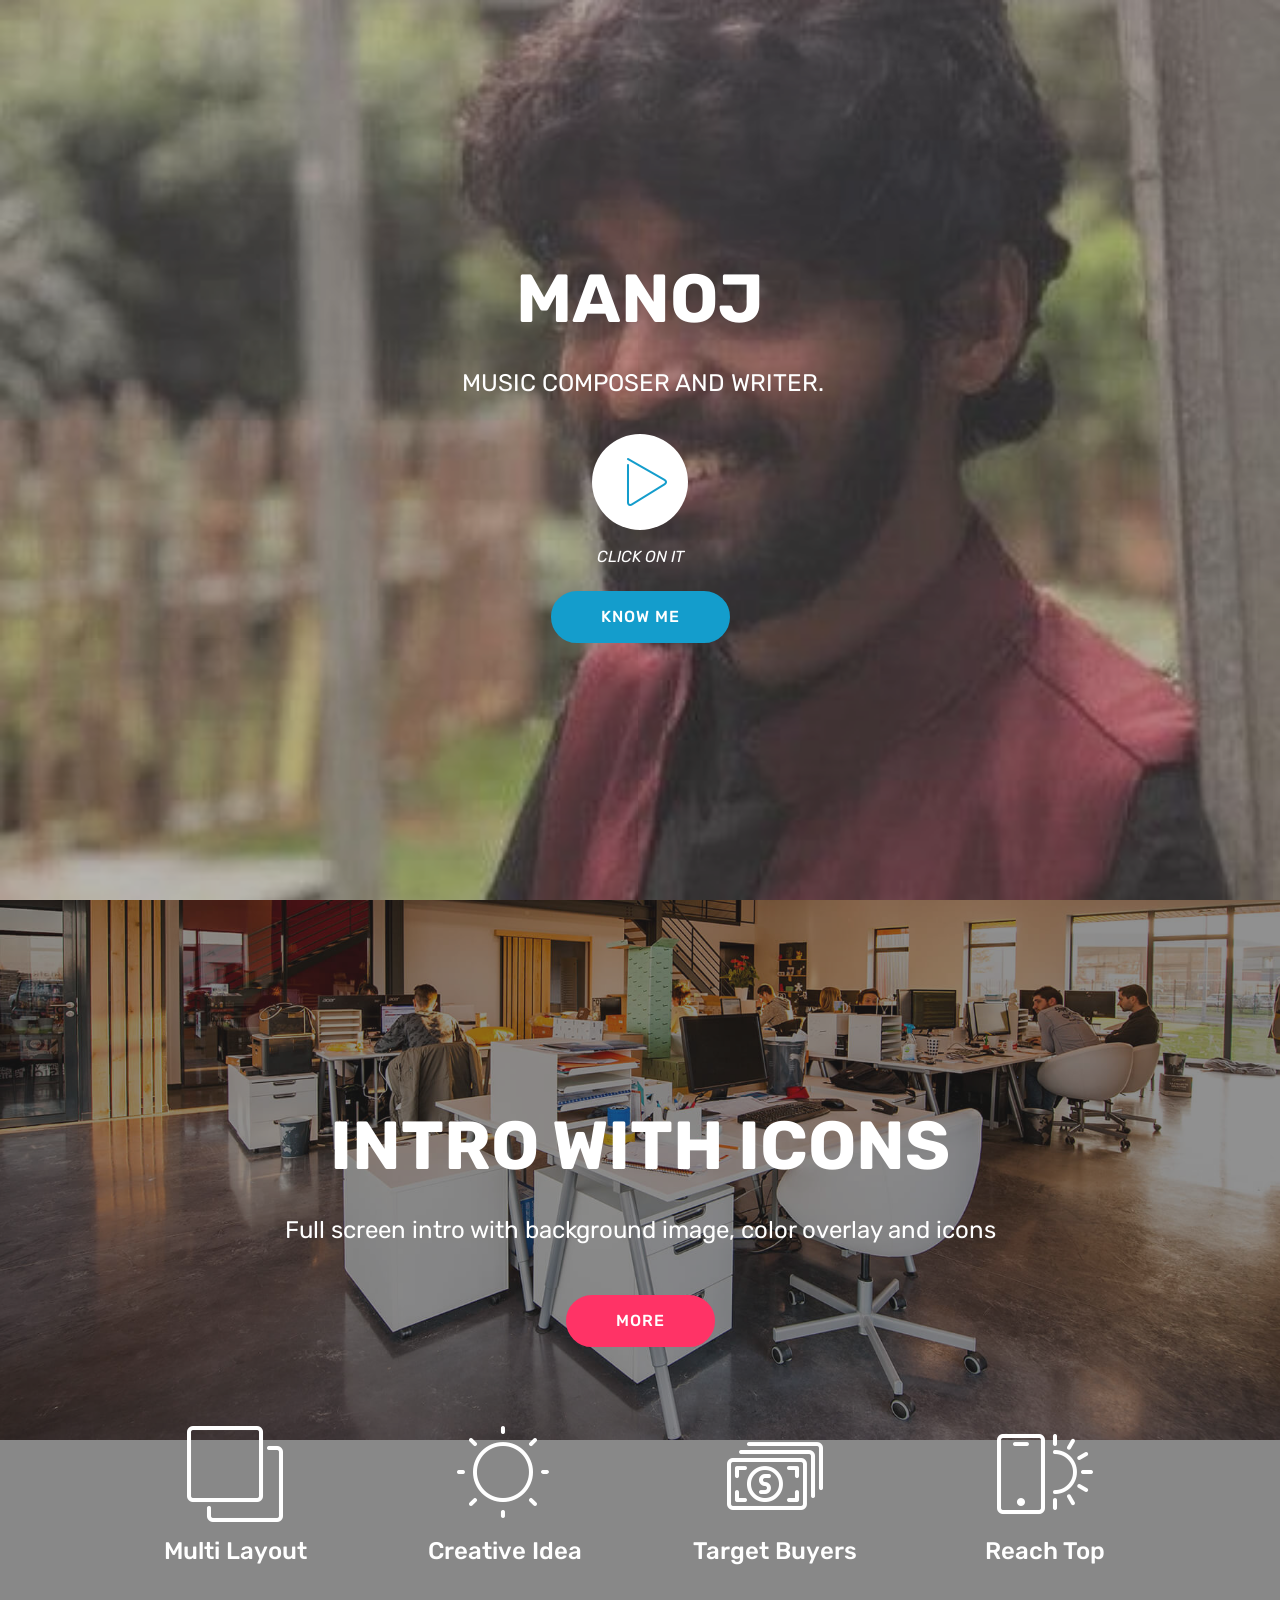
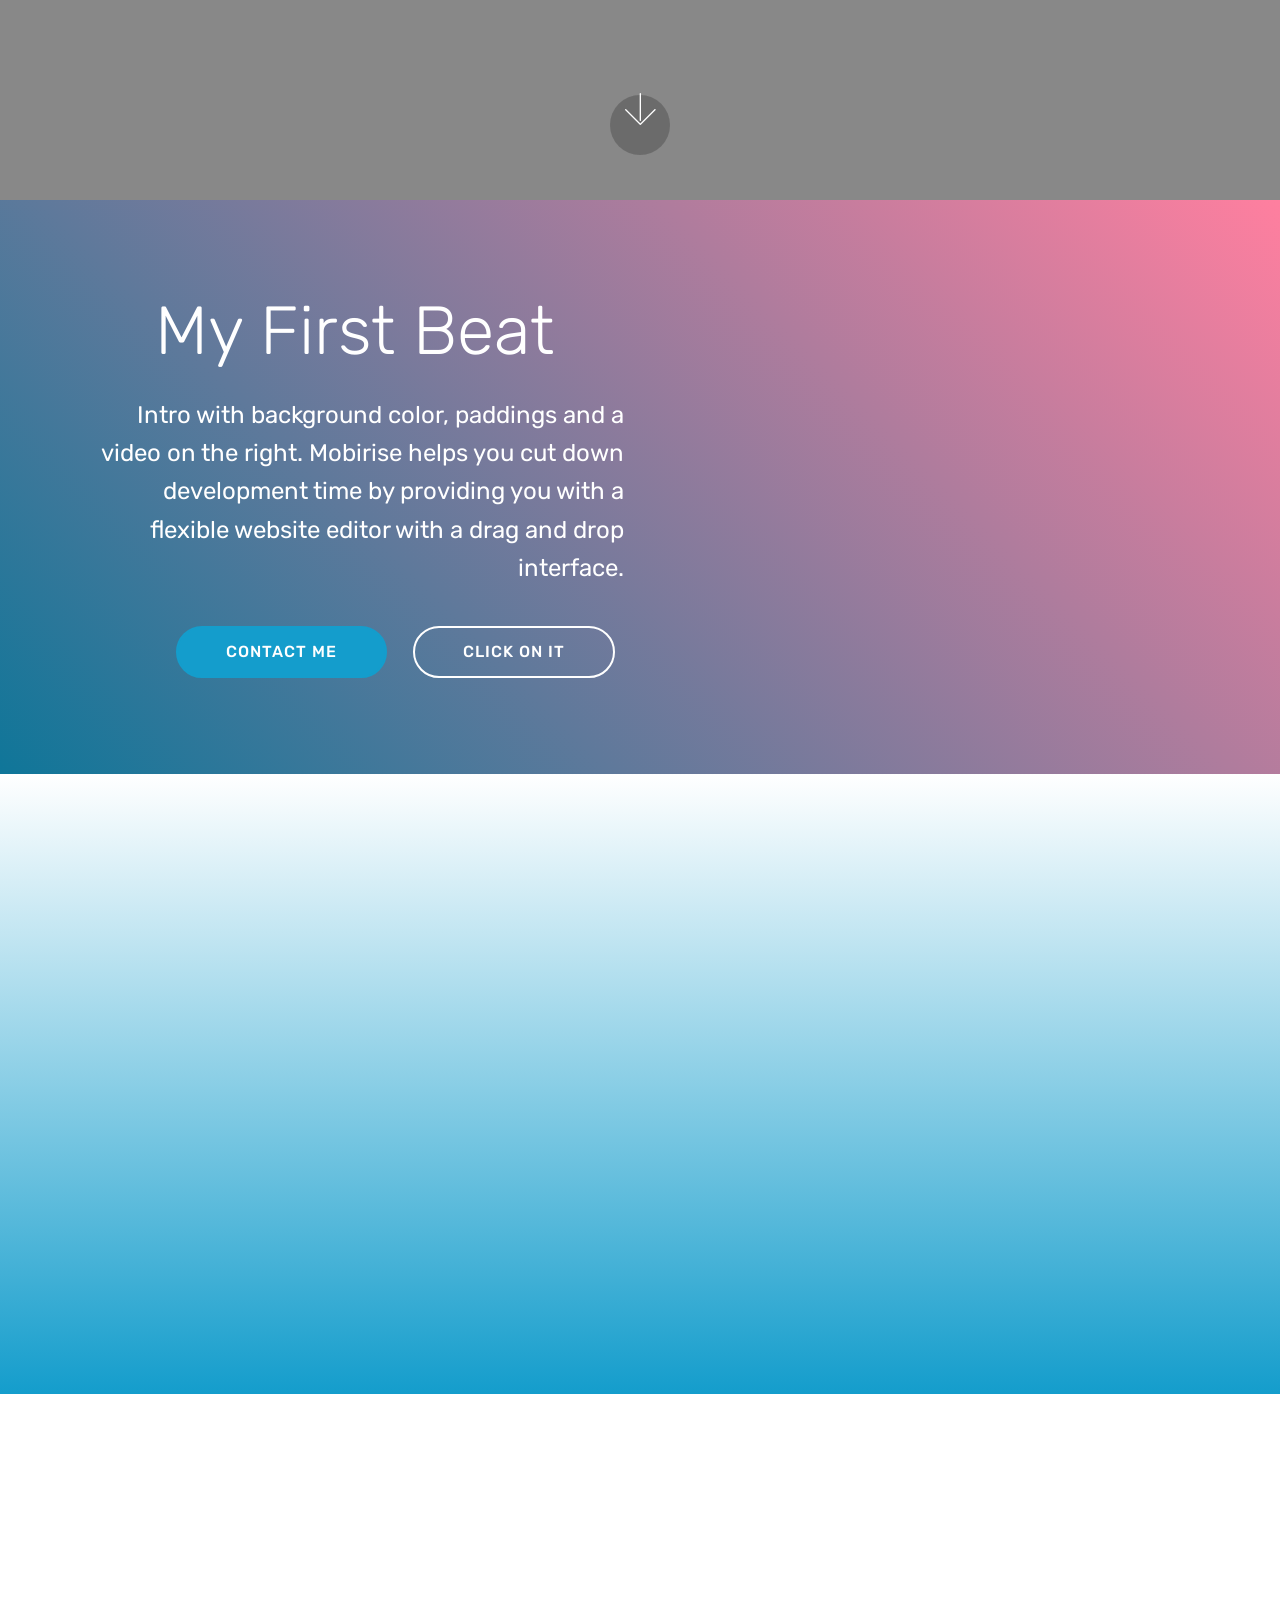
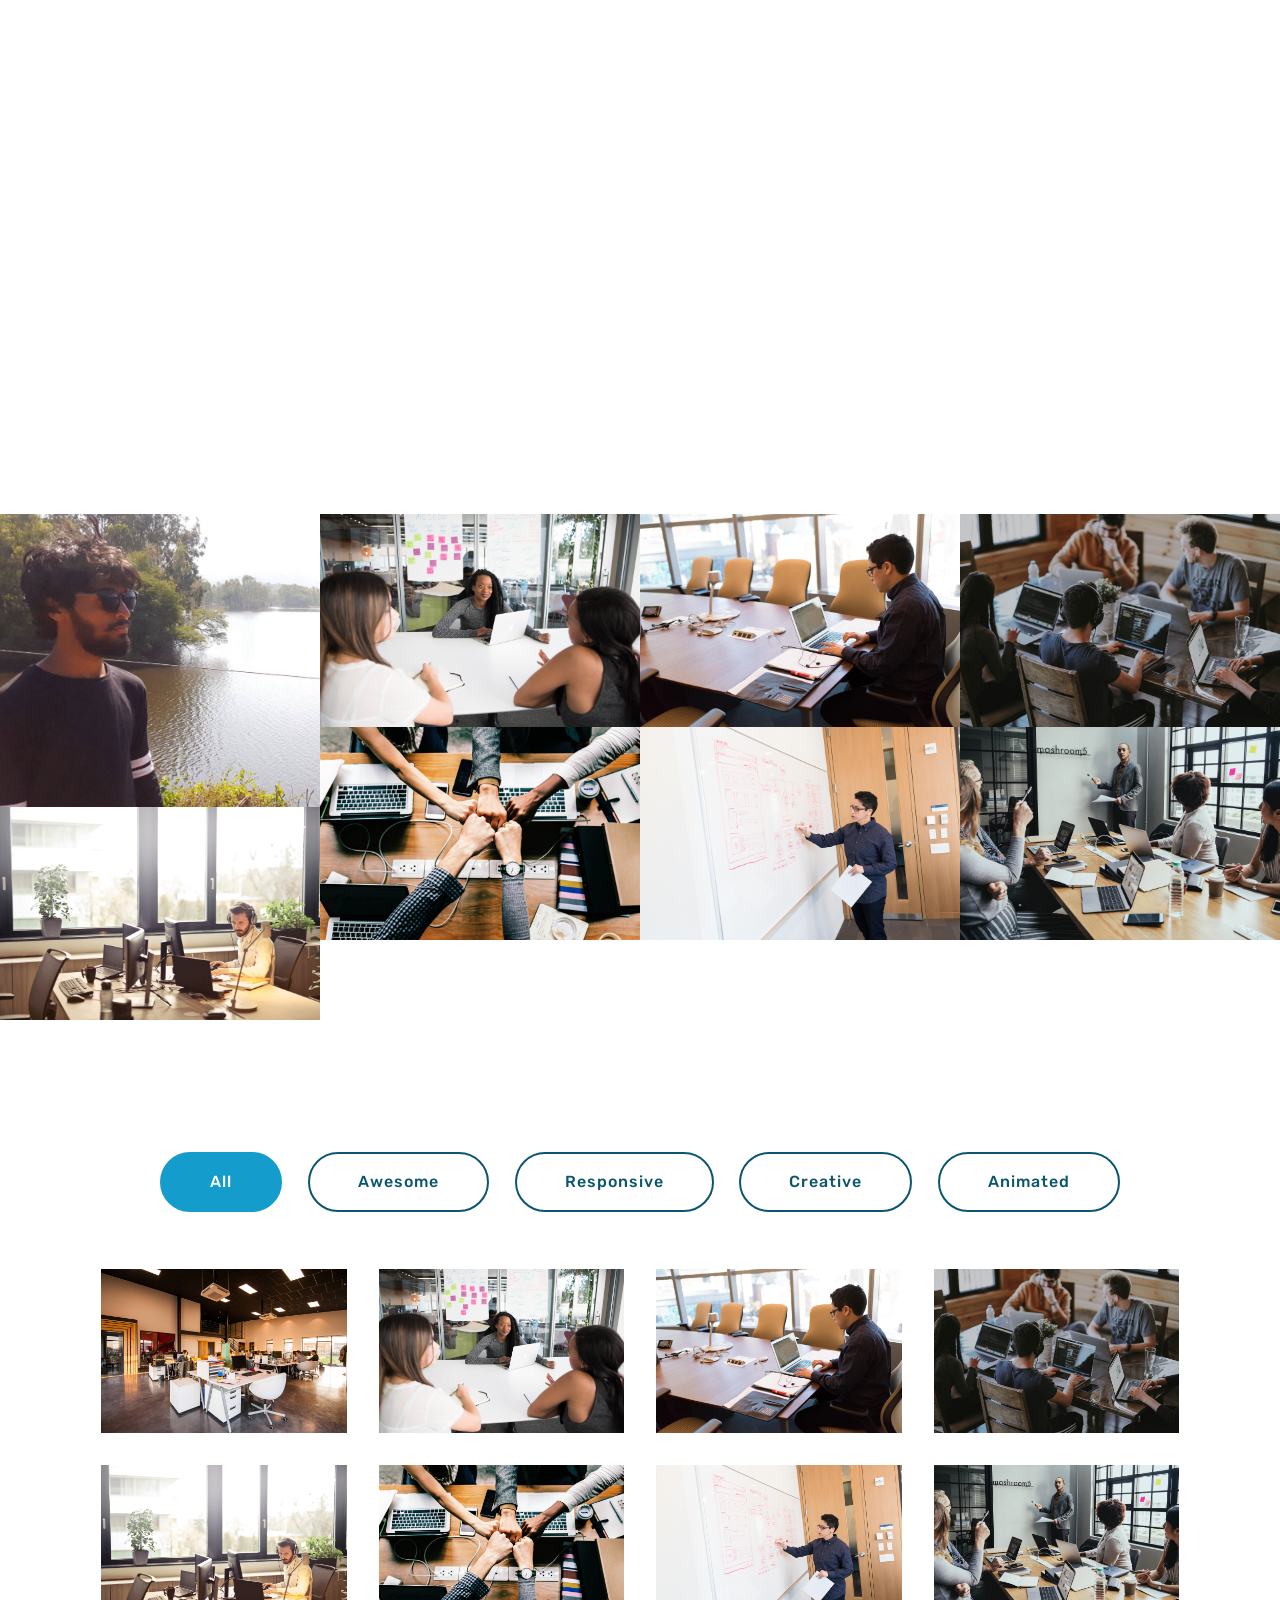
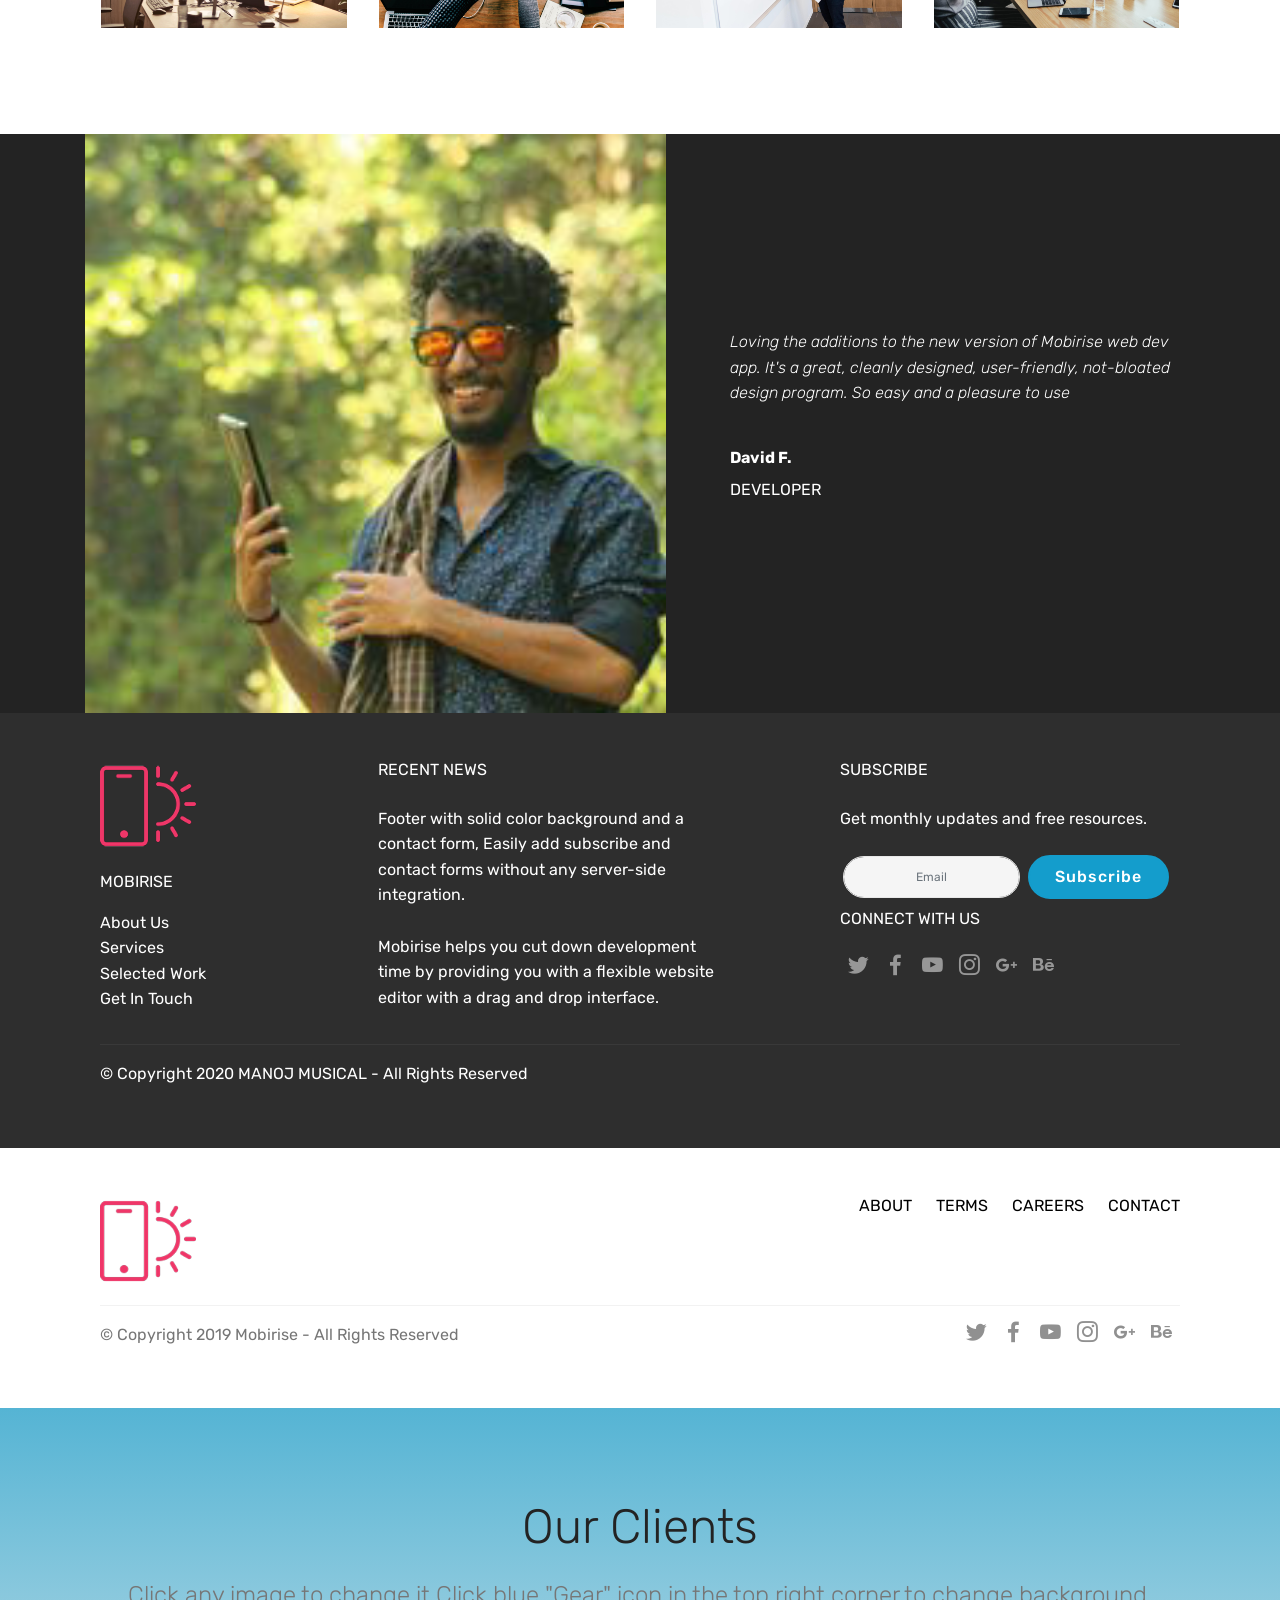
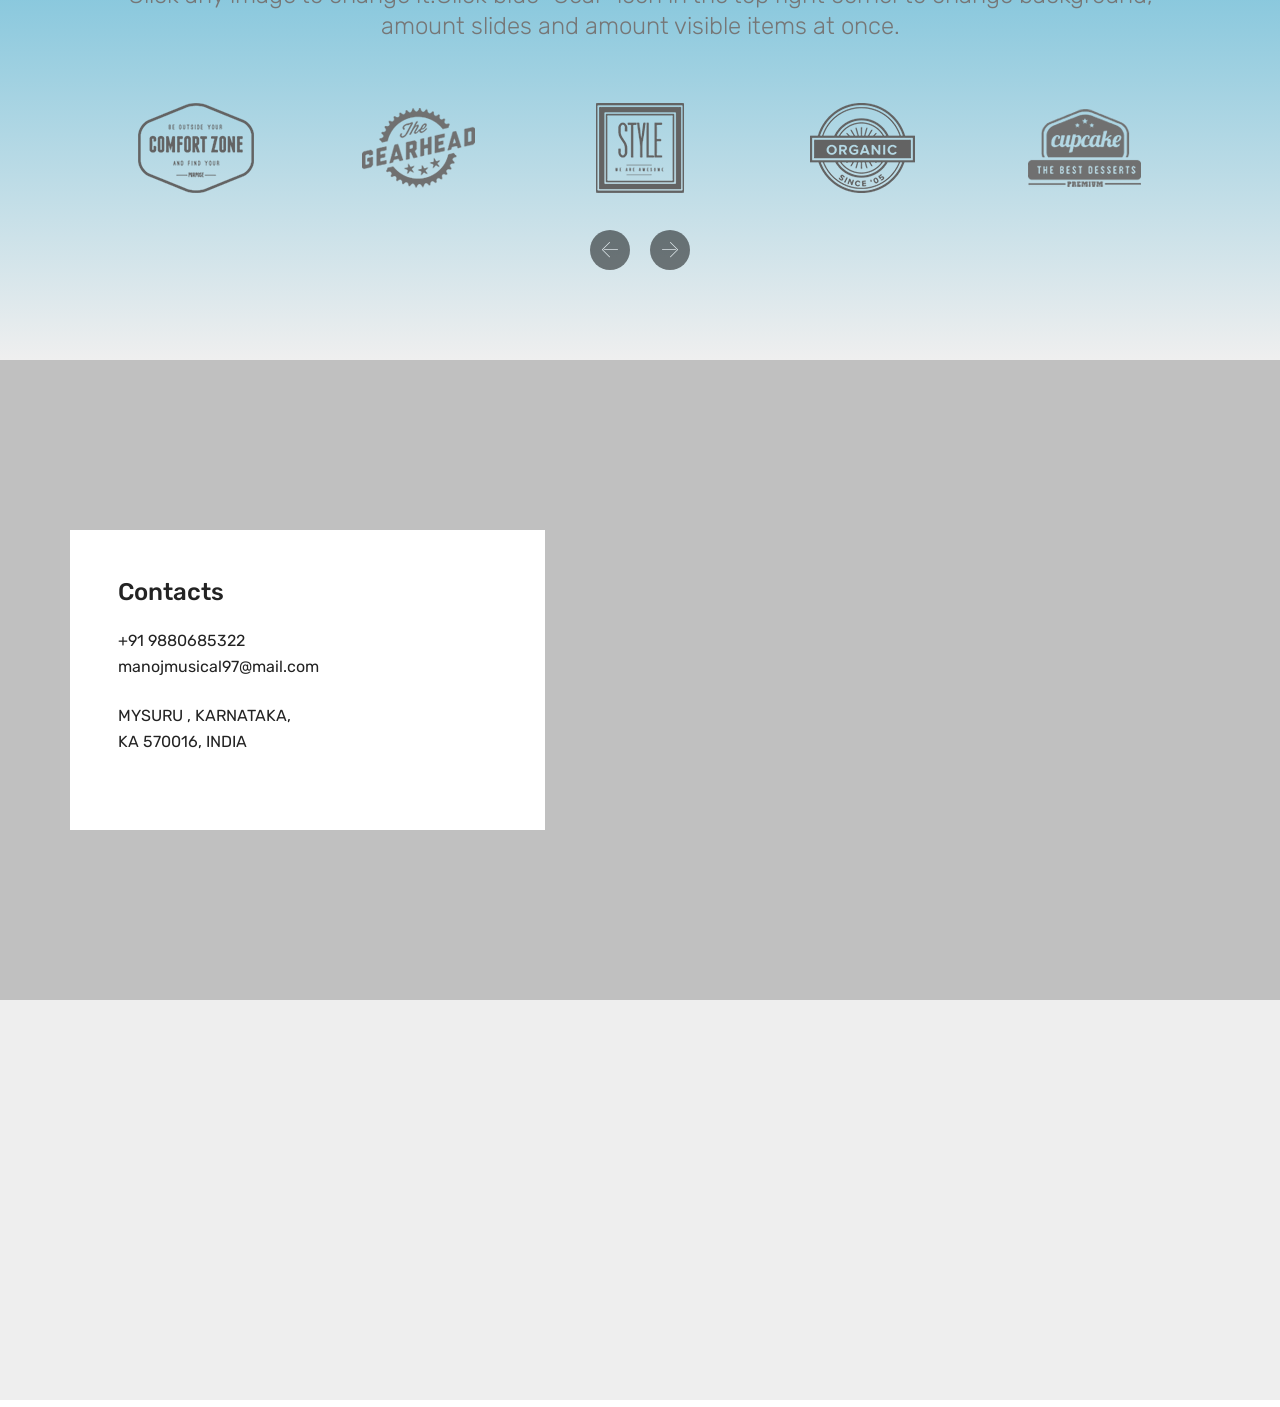
==== commit 43cf24fa: "create github pages" ====
--- a/index.html
+++ b/index.html
@@ -29,7 +29,7 @@
 
     
 
-    <div class="mbr-overlay" style="opacity: 0.4; background-color: rgb(255, 51, 102);">
+    <div class="mbr-overlay" style="opacity: 0.4; background-color: rgb(79, 73, 67);">
     </div>
 
     <div class="container align-center">
@@ -63,7 +63,7 @@
     </div>
 </section>
 
-<section class="engine"><a href="https://mobirise.info/k">develop free website</a></section><section class="header12 cid-rYBM7icOOh mbr-fullscreen mbr-parallax-background" id="header12-8">
+<section class="engine"><a href="https://mobirise.info/n">free simple web templates</a></section><section class="header12 cid-rYBM7icOOh mbr-fullscreen mbr-parallax-background" id="header12-8">
 
     
 
@@ -277,7 +277,7 @@
                 </p>
                 <div class="media-container-column" data-form-type="formoid">
                     <!---Formbuilder Form--->
-                    <form action="https://mobirise.com/" method="POST" class="mbr-form form-with-styler" data-form-title="Mobirise Form"><input type="hidden" name="email" data-form-email="true" value="fbuzufSRhEwOQKO5nmJ1wYRDmGgzbqJj5Chxvvf4r+Ys3AUidgVXLbUyLnBMDUcnMSu21qcNSJYata9sViPEohP9V3zgXRdKBibvTLux0JWfNekpZnU1m9TBQG7Y1RiP">
+                    <form action="https://mobirise.com/" method="POST" class="mbr-form form-with-styler" data-form-title="Mobirise Form"><input type="hidden" name="email" data-form-email="true" value="XxoGKy7C7N/1luuME9Hh0etXu0xkGBZD7DOock6mqg4KQzZ3EF+gGhWpJyFcXn/wKnrd/uOWpwfOS9SSNjWcjm7/osWqZ/SRJKG1X2I4LtMB/q3OaNpAfA1fvSZag/Hm">
                         <div class="row form-inline justify-content-center">
                             <div hidden="hidden" data-form-alert="" class="alert alert-success col-12">Thanks for filling out the form!</div>
                             <div hidden="hidden" data-form-alert-danger="" class="alert alert-danger col-12">
--- a/assets/mobirise/css/mbr-additional.css
+++ b/assets/mobirise/css/mbr-additional.css
@@ -711,7 +711,7 @@
   opacity: 0.3;
 }
 .cid-rYBM5CN9qy {
-  background-image: url("../../../assets/images/background4.jpg");
+  background-image: url("../../../assets/images/mine-7-536x536.jpeg");
 }
 .cid-rYBM5CN9qy .mbr-media span {
   font-size: 48px;
--- a/assets/mobirise/css/mbr-additional.css
+++ b/assets/mobirise/css/mbr-additional.css
@@ -711,7 +711,7 @@
   opacity: 0.3;
 }
 .cid-rYBM5CN9qy {
-  background-image: url("../../../assets/images/background4.jpg");
+  background-image: url("../../../assets/images/mine-7-536x536.jpeg");
 }
 .cid-rYBM5CN9qy .mbr-media span {
   font-size: 48px;
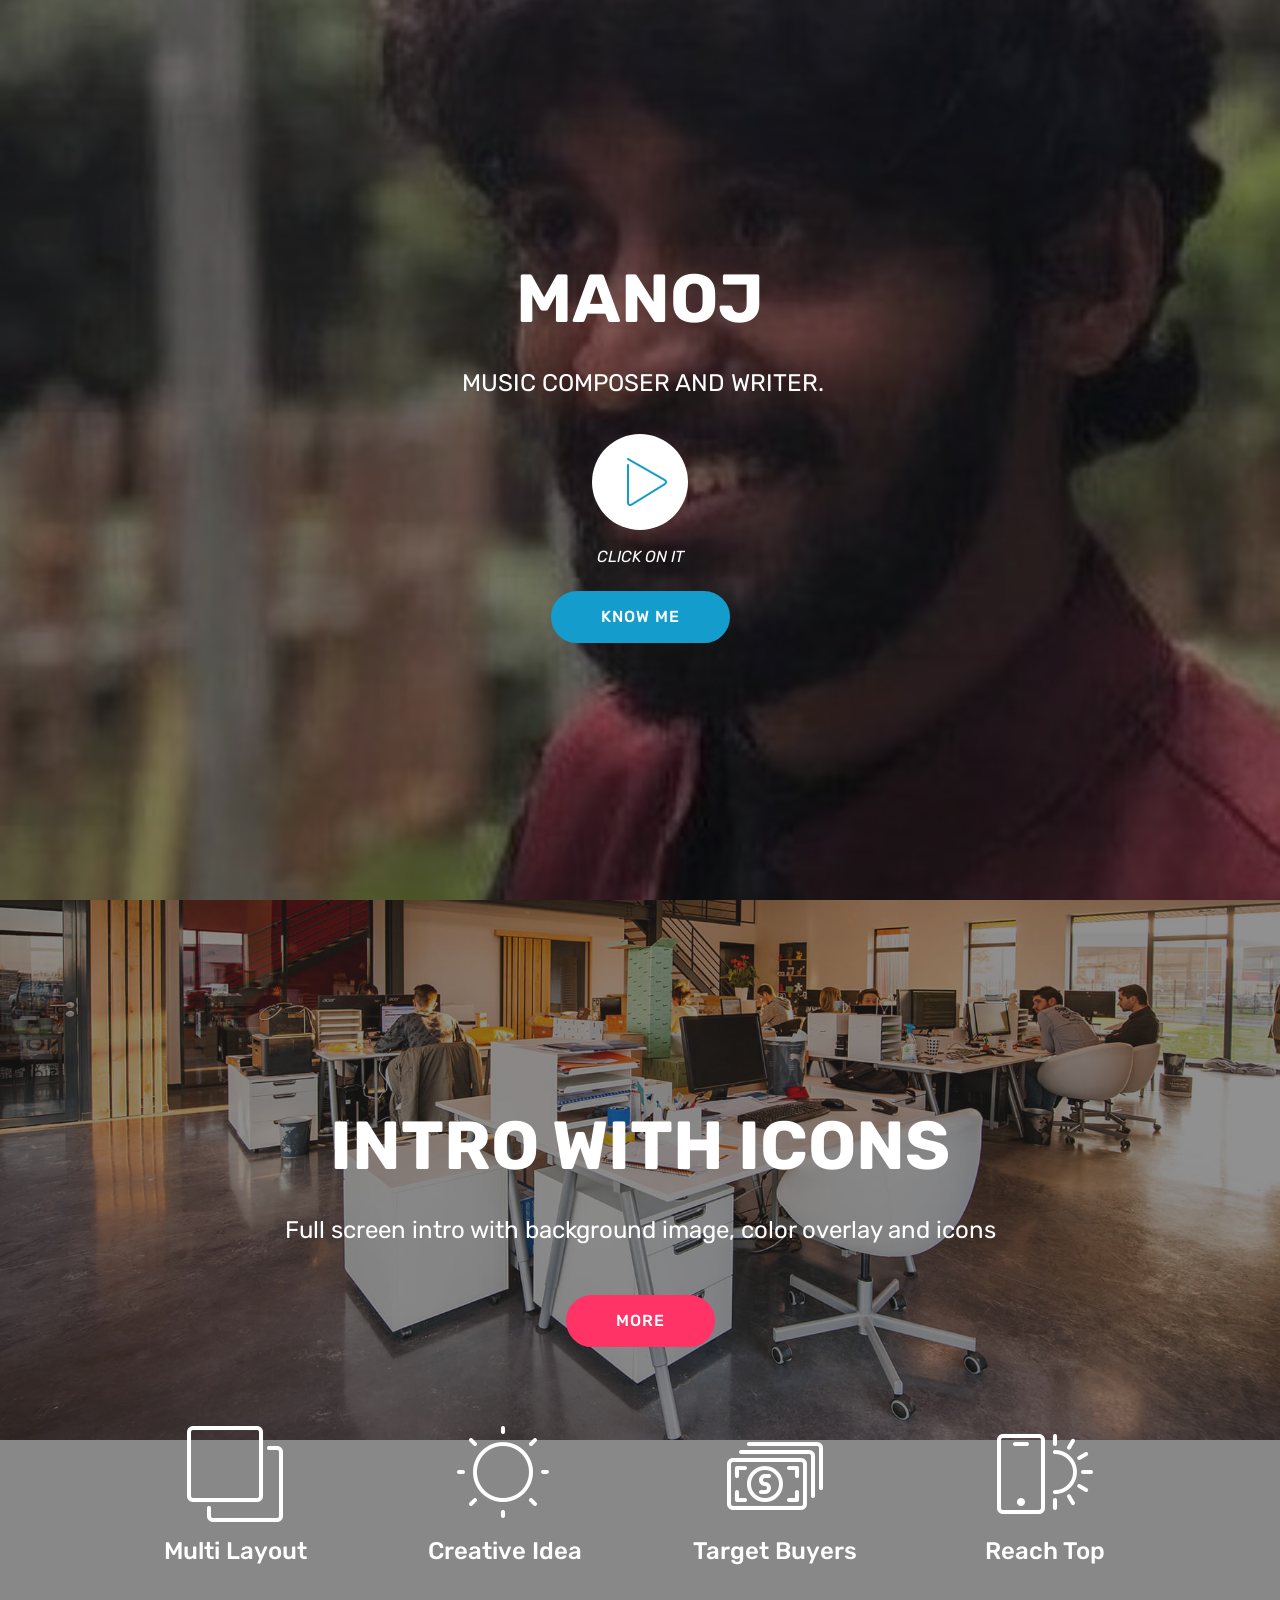
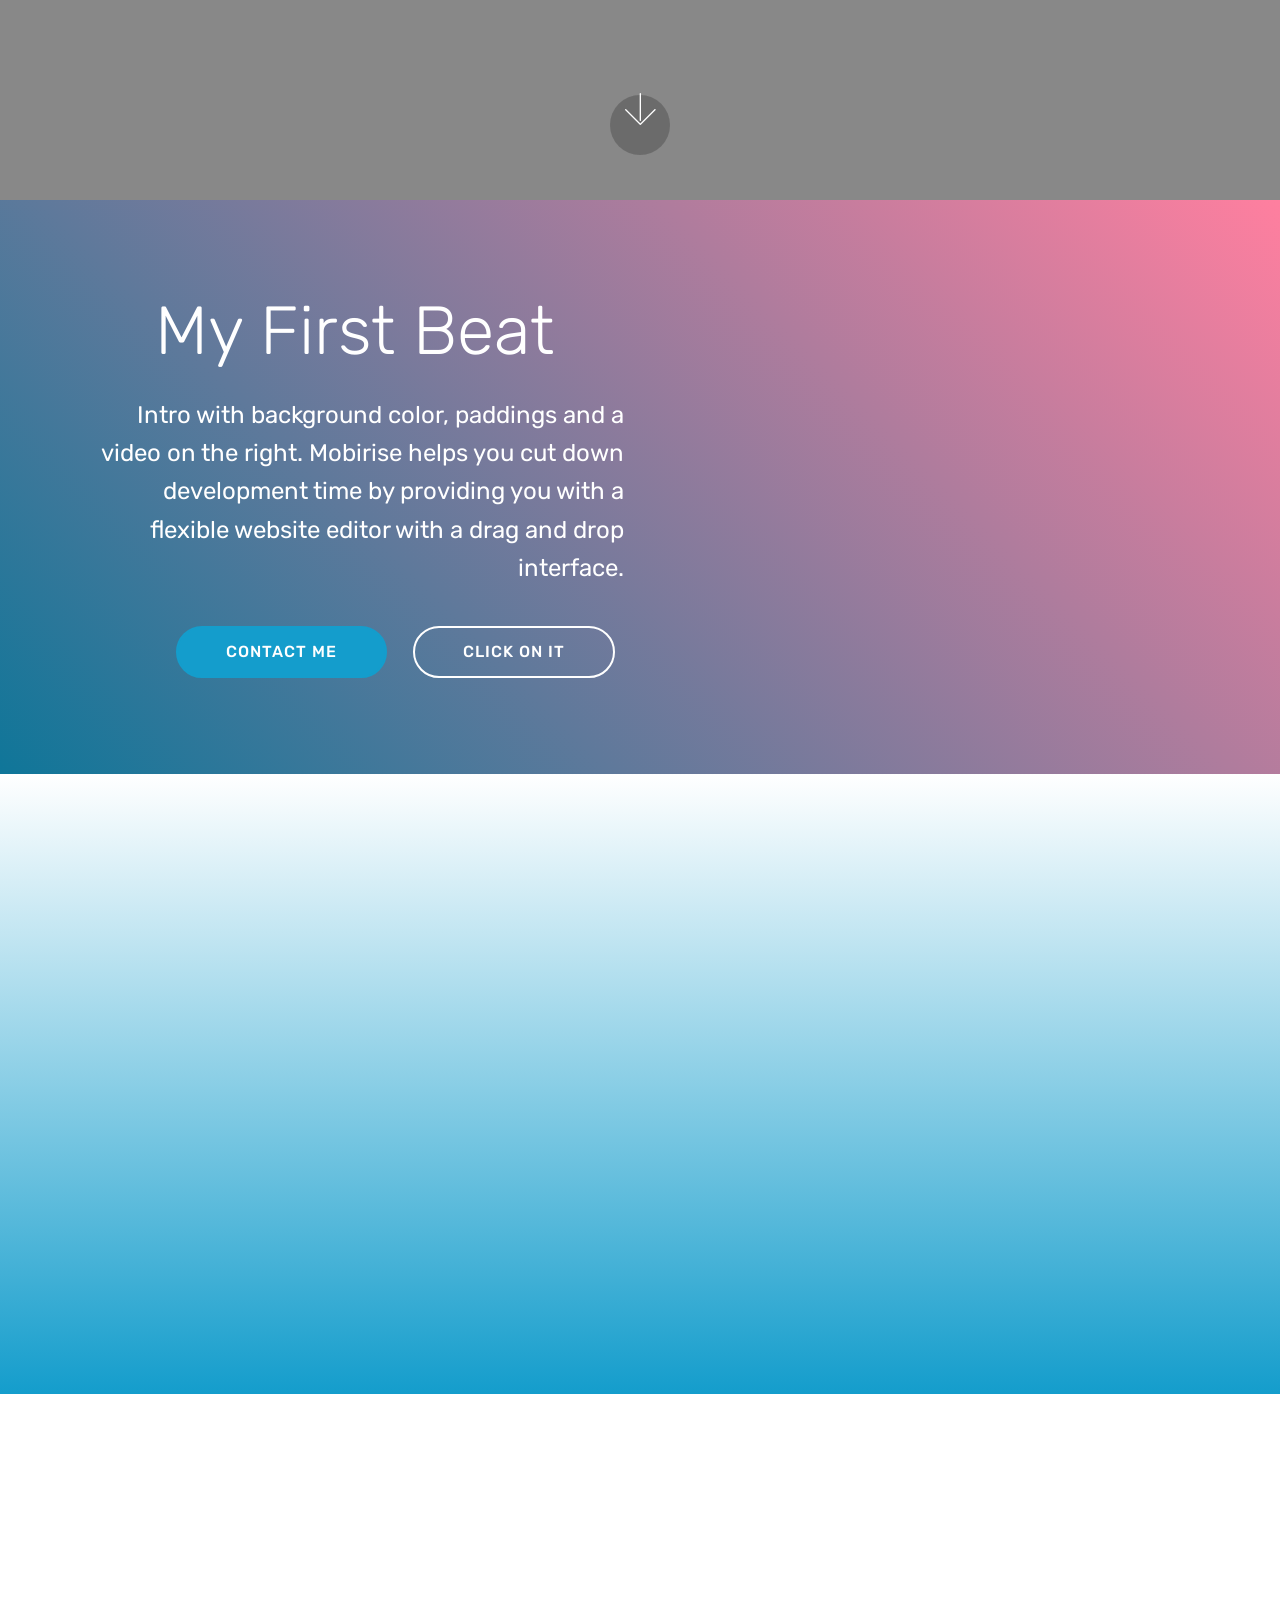
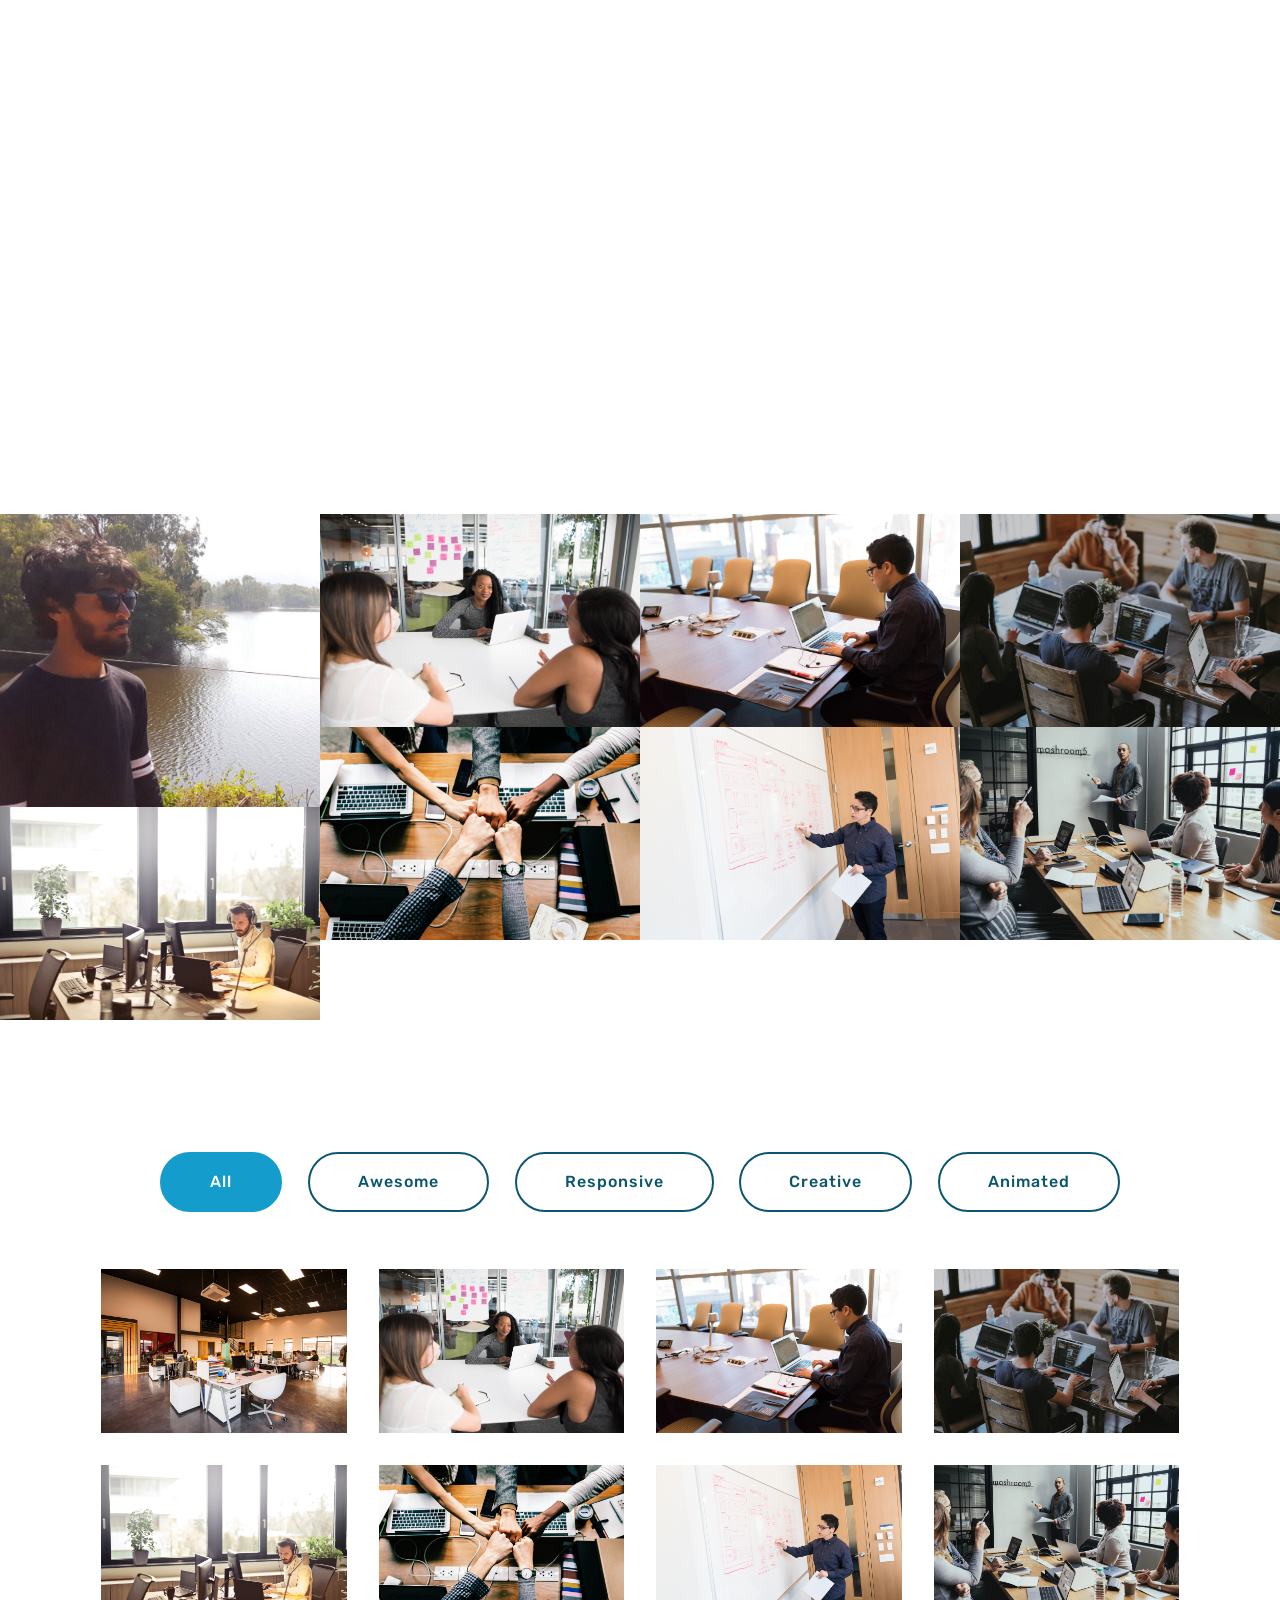
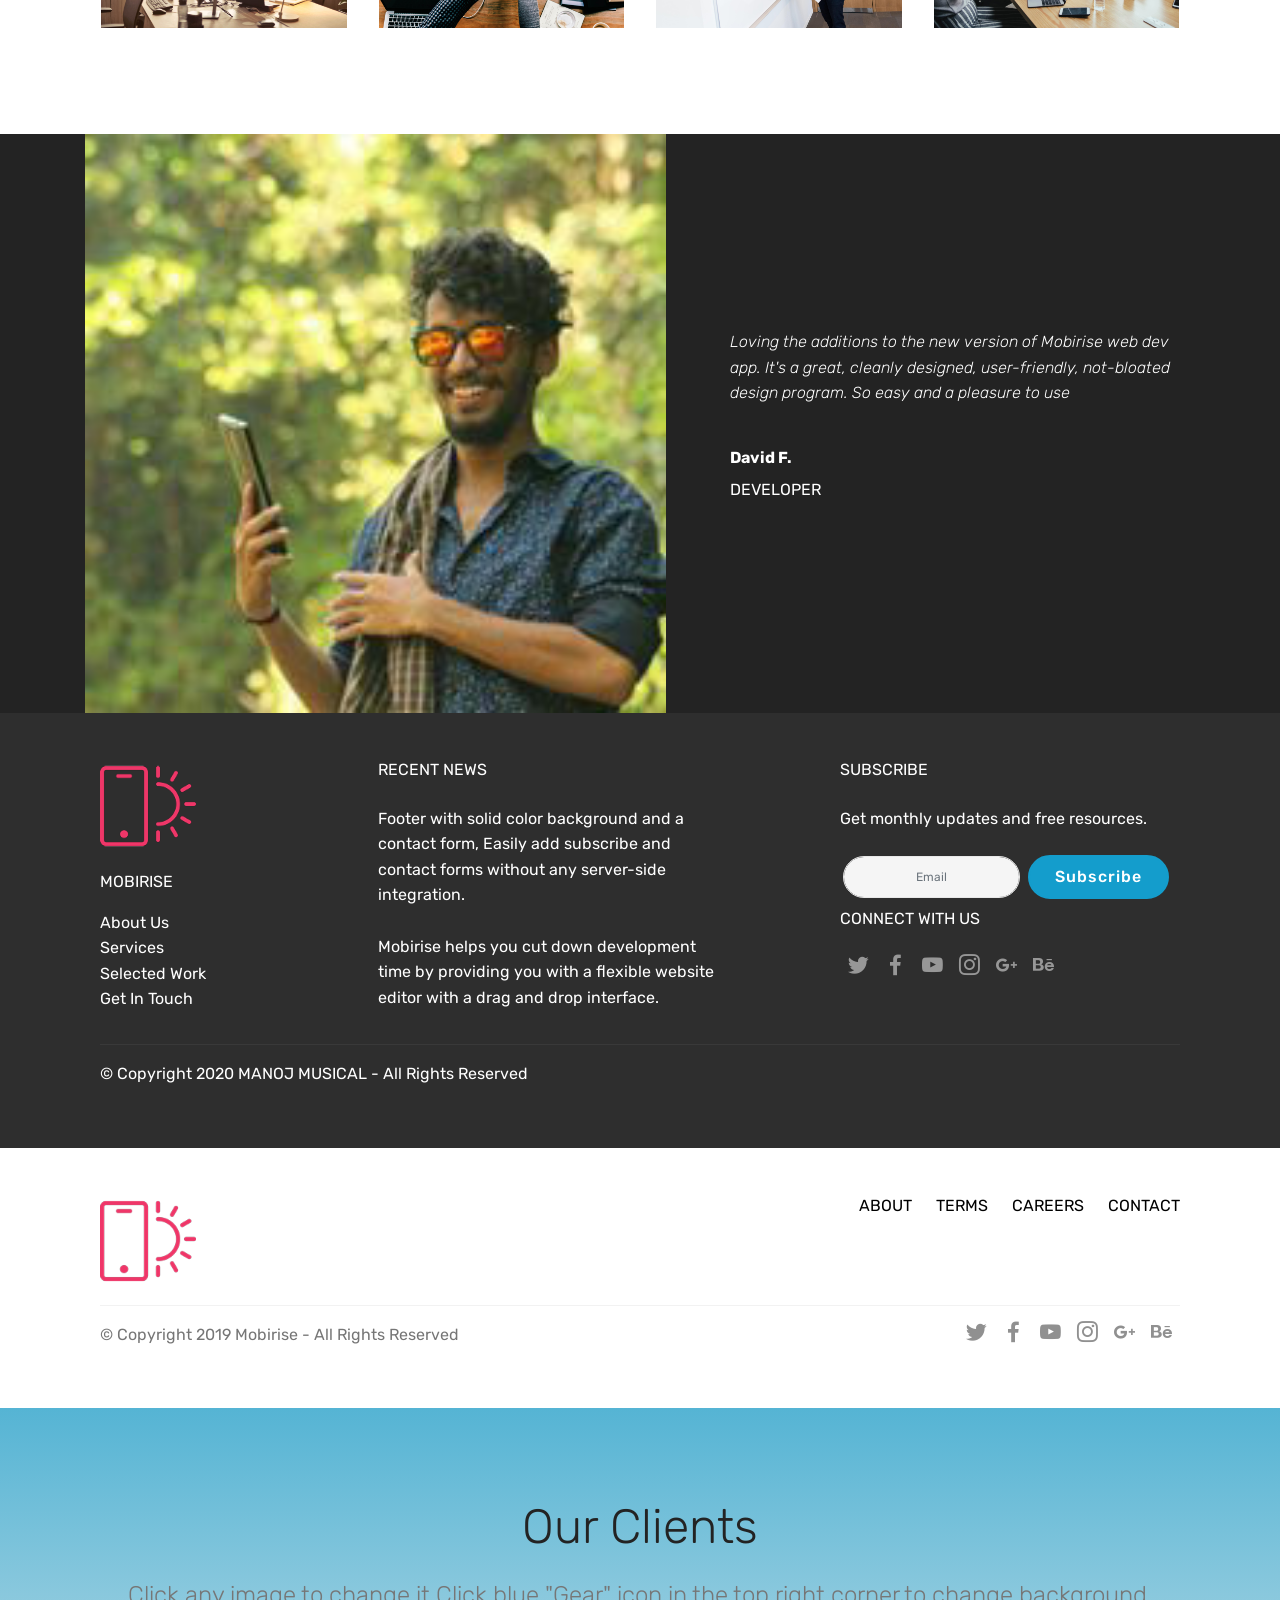
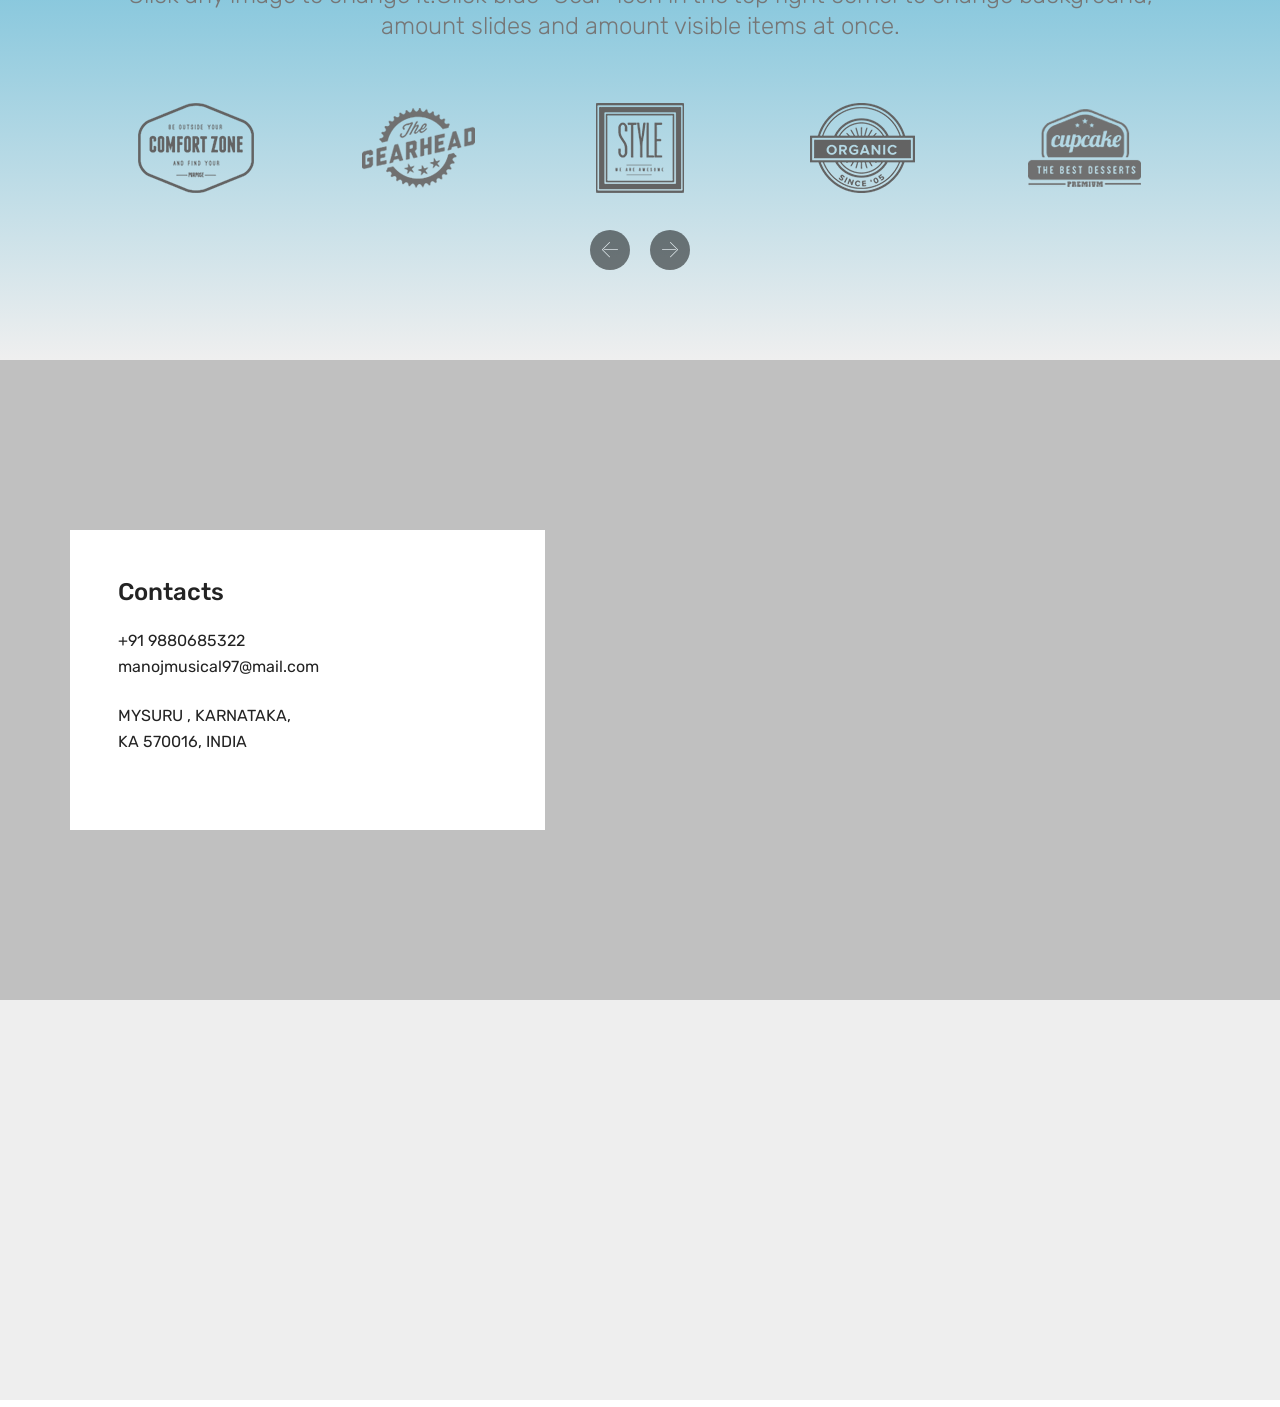
==== commit 828eab88: "create github pages" ====
--- a/index.html
+++ b/index.html
@@ -29,7 +29,7 @@
 
     
 
-    <div class="mbr-overlay" style="opacity: 0.4; background-color: rgb(79, 73, 67);">
+    <div class="mbr-overlay" style="opacity: 0.5; background-color: rgb(0, 0, 0);">
     </div>
 
     <div class="container align-center">
@@ -63,7 +63,7 @@
     </div>
 </section>
 
-<section class="engine"><a href="https://mobirise.info/n">free simple web templates</a></section><section class="header12 cid-rYBM7icOOh mbr-fullscreen mbr-parallax-background" id="header12-8">
+<section class="engine"><a href="https://mobirise.info/q">free responsive website templates</a></section><section class="header12 cid-rYBM7icOOh mbr-fullscreen mbr-parallax-background" id="header12-8">
 
     
 
@@ -277,7 +277,7 @@
                 </p>
                 <div class="media-container-column" data-form-type="formoid">
                     <!---Formbuilder Form--->
-                    <form action="https://mobirise.com/" method="POST" class="mbr-form form-with-styler" data-form-title="Mobirise Form"><input type="hidden" name="email" data-form-email="true" value="XxoGKy7C7N/1luuME9Hh0etXu0xkGBZD7DOock6mqg4KQzZ3EF+gGhWpJyFcXn/wKnrd/uOWpwfOS9SSNjWcjm7/osWqZ/SRJKG1X2I4LtMB/q3OaNpAfA1fvSZag/Hm">
+                    <form action="https://mobirise.com/" method="POST" class="mbr-form form-with-styler" data-form-title="Mobirise Form"><input type="hidden" name="email" data-form-email="true" value="G7UB6UMKIwpfwrretCIfQE6J1bh9aG+J/AJNfuCVkAc/E/ynyeq8j+ZCpMBl0XQ62ZUtzB3IGAS0Xah2c96vS1vtHrJ5LWOajiEL8qHBmAeXd8d7KND+agYoatQUyxqP">
                         <div class="row form-inline justify-content-center">
                             <div hidden="hidden" data-form-alert="" class="alert alert-success col-12">Thanks for filling out the form!</div>
                             <div hidden="hidden" data-form-alert-danger="" class="alert alert-danger col-12">
--- a/assets/mobirise/css/mbr-additional.css
+++ b/assets/mobirise/css/mbr-additional.css
@@ -711,7 +711,7 @@
   opacity: 0.3;
 }
 .cid-rYBM5CN9qy {
-  background-image: url("../../../assets/images/mine-7-536x536.jpeg");
+  background-image: url("../../../assets/images/mine-8-536x536.jpeg");
 }
 .cid-rYBM5CN9qy .mbr-media span {
   font-size: 48px;
--- a/assets/mobirise/css/mbr-additional.css
+++ b/assets/mobirise/css/mbr-additional.css
@@ -711,7 +711,7 @@
   opacity: 0.3;
 }
 .cid-rYBM5CN9qy {
-  background-image: url("../../../assets/images/mine-7-536x536.jpeg");
+  background-image: url("../../../assets/images/mine-8-536x536.jpeg");
 }
 .cid-rYBM5CN9qy .mbr-media span {
   font-size: 48px;
